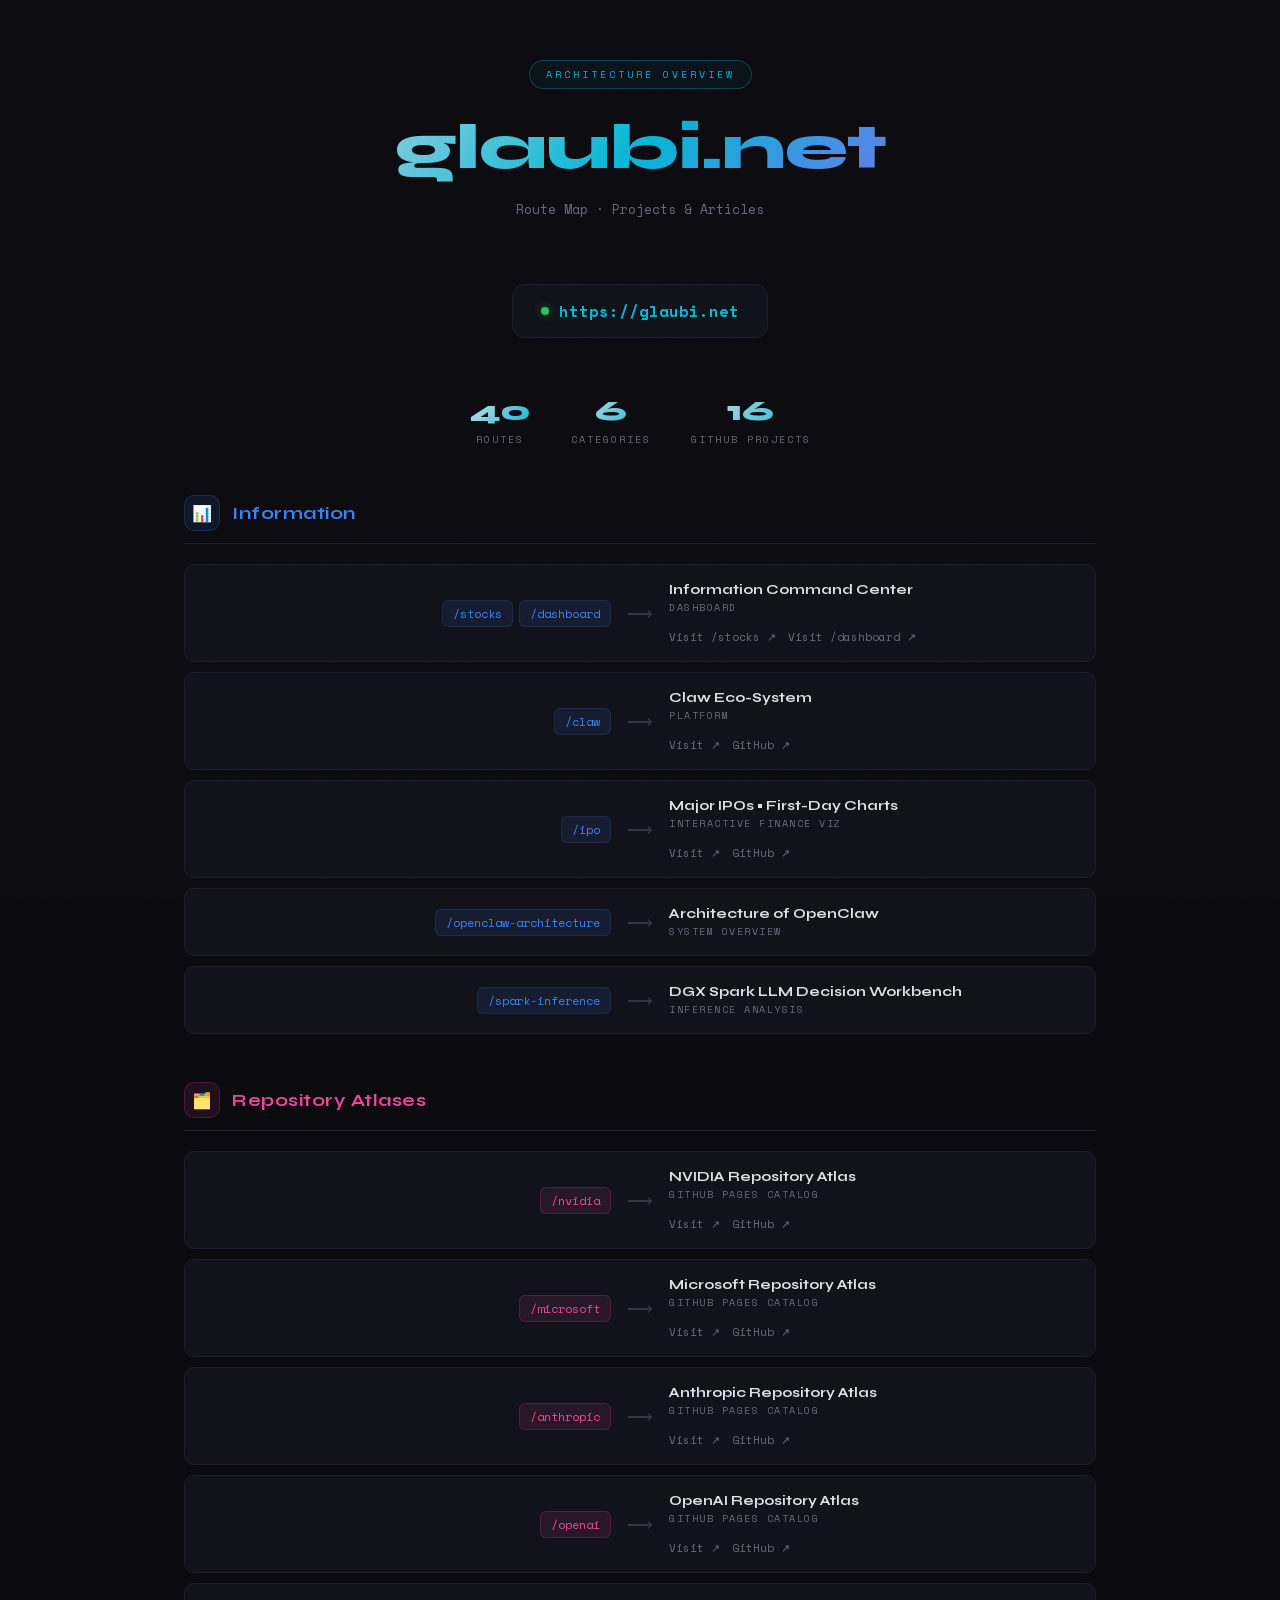
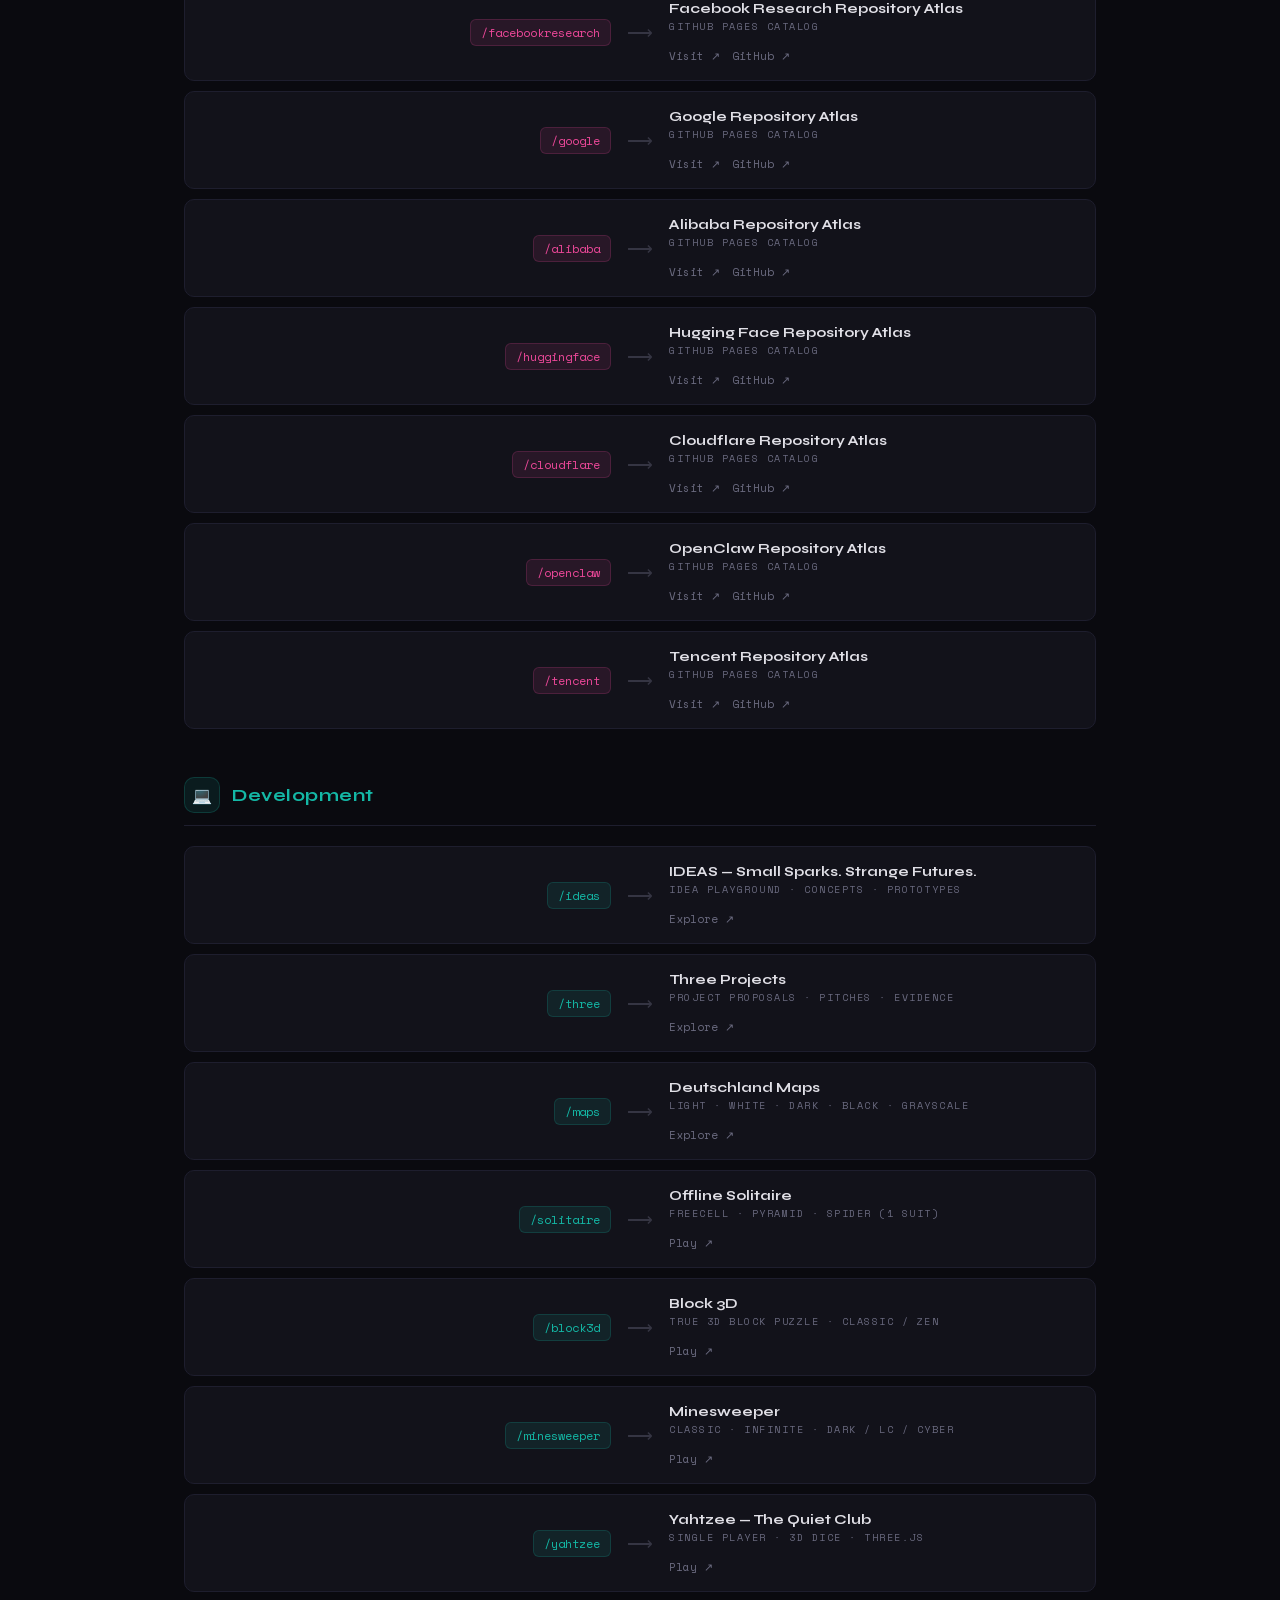
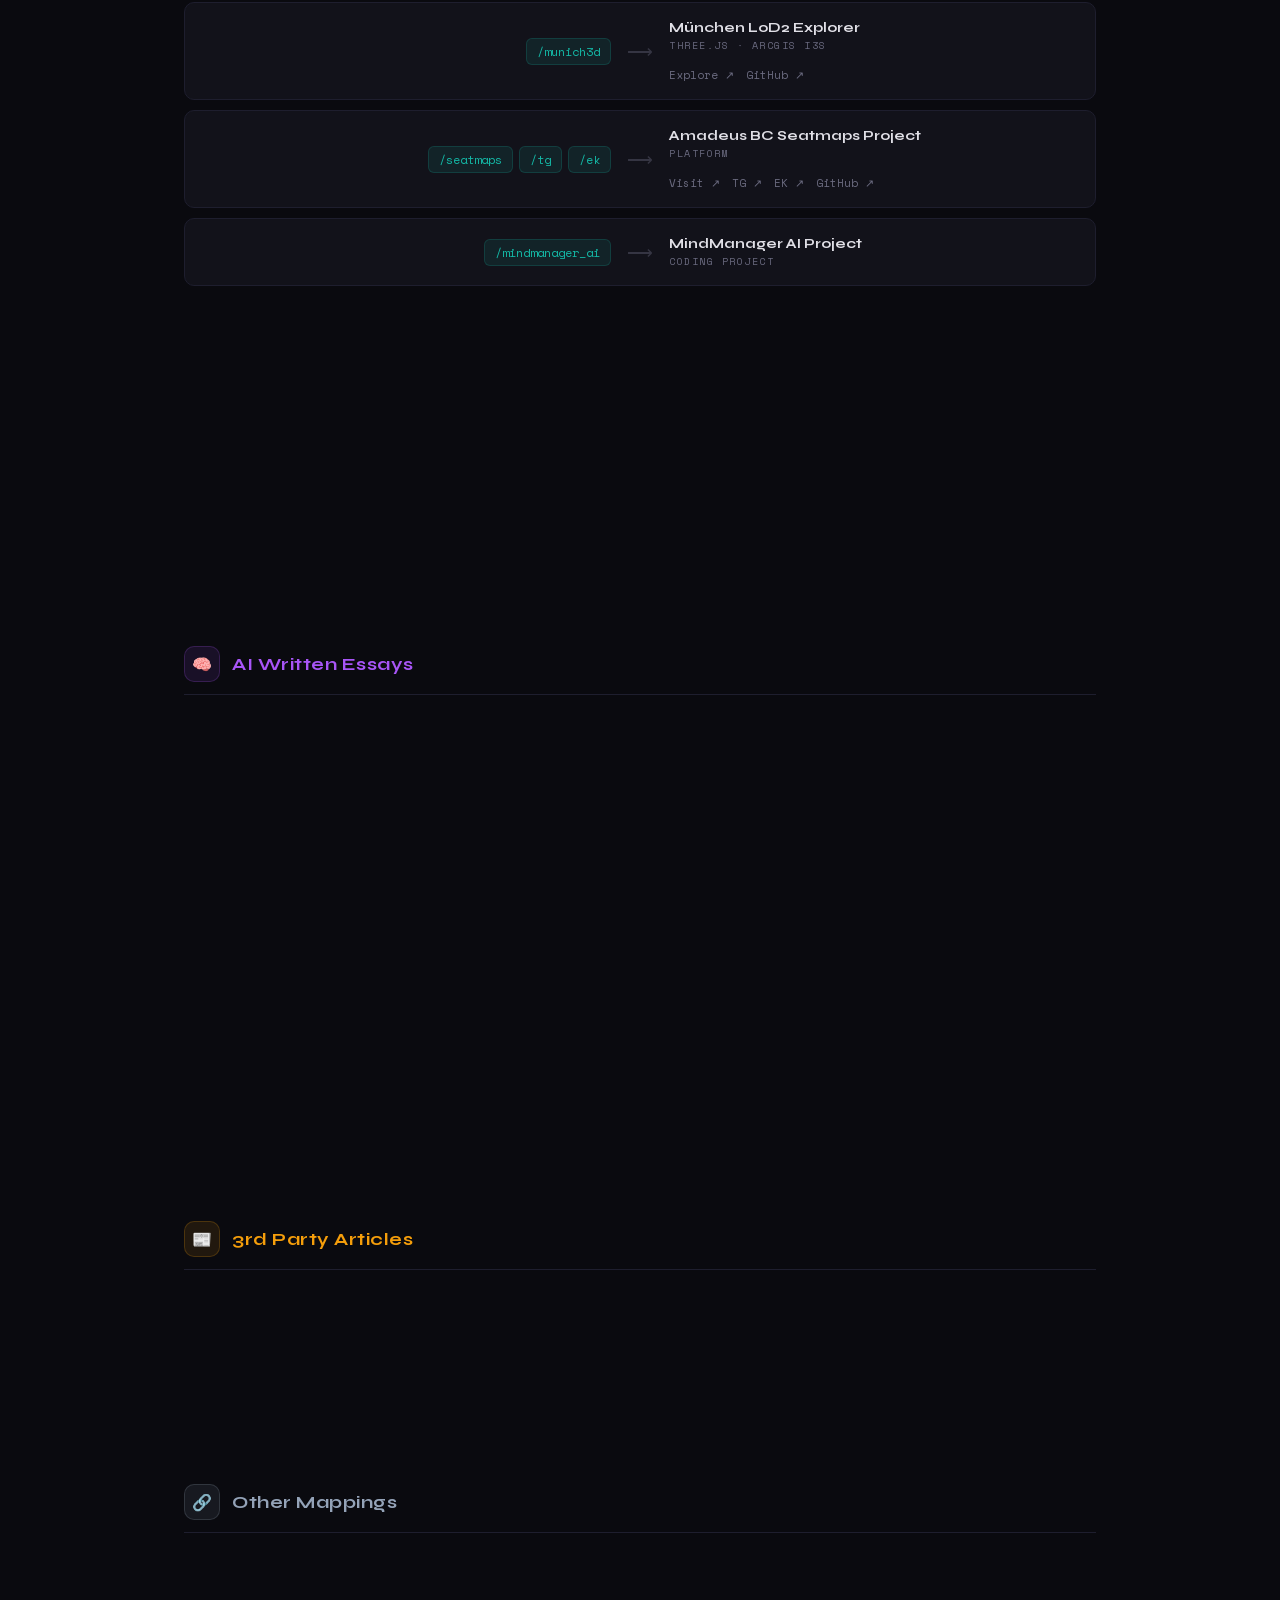
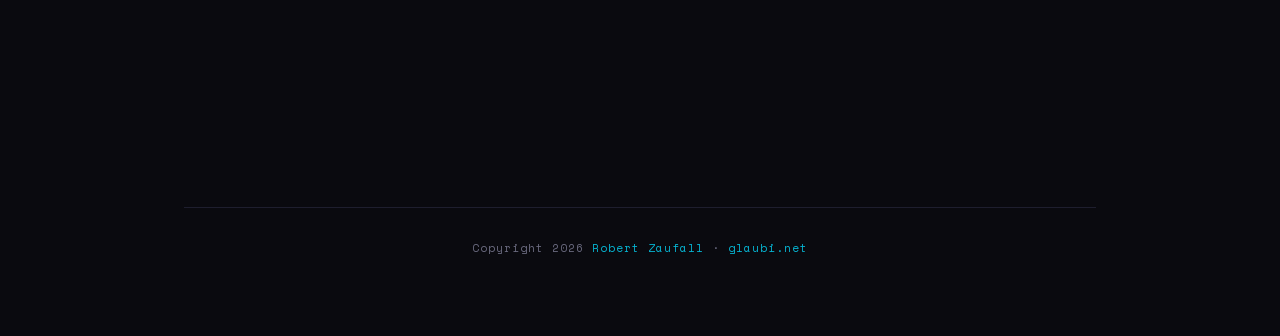
==== index.html @ 5e69c543 "Remove Heglau sites from public directory" ====
<!DOCTYPE html>
<html lang="en">
<head>
<meta charset="UTF-8">
<meta name="viewport" content="width=device-width, initial-scale=1.0">
<title>glaubi.net — Project Hub</title>
<meta name="application-name" content="glaubi.net">
<meta name="description" content="The glaubi.net project hub: dashboards, repository atlases, development tools, and essays in one place.">
<meta name="theme-color" content="#0a0a0f">
<link rel="icon" type="image/svg+xml" href="site-assets/favicon.svg">
<link rel="stylesheet" href="site-assets/fonts/fonts.css">
<style>
  :root {
    --bg: #0a0a0f;
    --surface: #12121a;
    --border: #1e1e2e;
    --text: #e0dfe6;
    --text-dim: #6b6b80;
    --accent-info: #3b82f6;
    --accent-info-glow: rgba(59, 130, 246, 0.25);
    --accent-dev: #14b8a6;
    --accent-dev-glow: rgba(20, 184, 166, 0.24);
    --accent-repo: #ec4899;
    --accent-repo-glow: rgba(236, 72, 153, 0.24);
    --accent-ai: #a855f7;
    --accent-ai-glow: rgba(168, 85, 247, 0.25);
    --accent-article: #f59e0b;
    --accent-article-glow: rgba(245, 158, 11, 0.24);
    --accent-other: #94a3b8;
    --accent-other-glow: rgba(148, 163, 184, 0.22);
    --accent-core: #06b6d4;
    --accent-core-glow: rgba(6, 182, 212, 0.3);
    --green: #22c55e;
  }

  * { margin: 0; padding: 0; box-sizing: border-box; }

  body {
    background: var(--bg);
    color: var(--text);
    font-family: 'Space Mono', monospace;
    min-height: 100vh;
    overflow-x: hidden;
  }

  .noise {
    position: fixed; inset: 0; z-index: 0; pointer-events: none; opacity: 0.03;
    background-image: url("data:image/svg+xml,%3Csvg viewBox='0 0 256 256' xmlns='http://www.w3.org/2000/svg'%3E%3Cfilter id='n'%3E%3CfeTurbulence type='fractalNoise' baseFrequency='0.9' numOctaves='4' stitchTiles='stitch'/%3E%3C/filter%3E%3Crect width='100%25' height='100%25' filter='url(%23n)'/%3E%3C/svg%3E");
    background-size: 256px 256px;
  }

  .grid-bg {
    position: fixed; inset: 0; z-index: 0; pointer-events: none; opacity: 0.04;
    background-image:
      linear-gradient(rgba(255,255,255,0.05) 1px, transparent 1px),
      linear-gradient(90deg, rgba(255,255,255,0.05) 1px, transparent 1px);
    background-size: 60px 60px;
  }

  .container {
    position: relative; z-index: 1;
    max-width: 960px; margin: 0 auto; padding: 60px 24px 80px;
  }

  /* HEADER */
  header {
    text-align: center; margin-bottom: 64px;
    animation: fadeUp 0.8s ease-out;
  }

  header .tag {
    display: inline-block;
    font-size: 10px; letter-spacing: 3px; text-transform: uppercase;
    color: var(--accent-core);
    border: 1px solid rgba(6, 182, 212, 0.3);
    padding: 6px 16px; border-radius: 20px;
    margin-bottom: 24px;
    background: rgba(6, 182, 212, 0.05);
  }

  header h1 {
    font-family: 'Syne', sans-serif;
    font-weight: 800; font-size: clamp(2.4rem, 6vw, 4rem);
    letter-spacing: -1px;
    background: linear-gradient(135deg, #e0dfe6 0%, var(--accent-core) 50%, var(--accent-ai) 100%);
    -webkit-background-clip: text; -webkit-text-fill-color: transparent;
    background-clip: text;
    line-height: 1.1;
  }

  header p {
    color: var(--text-dim); font-size: 13px; margin-top: 16px;
    line-height: 1.6;
  }

  /* DOMAIN PILL */
  .domain-bar {
    display: flex; align-items: center; justify-content: center; gap: 10px;
    margin: 0 auto 56px;
    padding: 14px 28px;
    background: var(--surface);
    border: 1px solid var(--border);
    border-radius: 12px;
    width: fit-content;
    animation: fadeUp 0.8s ease-out 0.15s both;
  }

  .domain-bar .dot {
    width: 8px; height: 8px; border-radius: 50%;
    background: var(--green);
    box-shadow: 0 0 8px rgba(34,197,94,0.5);
    animation: pulse 2s ease-in-out infinite;
  }

  .domain-bar span {
    font-size: 16px; font-weight: 700;
    color: var(--accent-core);
    font-family: 'Space Mono', monospace;
  }

  /* SECTIONS */
  .section {
    margin-bottom: 48px;
    animation: fadeUp 0.8s ease-out both;
  }
  .section:nth-child(1) { animation-delay: 0.25s; }
  .section:nth-child(2) { animation-delay: 0.4s; }

  .section-header {
    display: flex; align-items: center; gap: 12px;
    margin-bottom: 20px; padding-bottom: 12px;
    border-bottom: 1px solid var(--border);
  }

  .section-icon {
    width: 36px; height: 36px; border-radius: 10px;
    display: flex; align-items: center; justify-content: center;
    font-size: 16px;
  }

  .section-icon.info {
    background: rgba(59,130,246,0.1);
    border: 1px solid rgba(59,130,246,0.2);
  }
  .section-icon.ai {
    background: rgba(168,85,247,0.1);
    border: 1px solid rgba(168,85,247,0.2);
  }
  .section-icon.dev {
    background: rgba(20,184,166,0.1);
    border: 1px solid rgba(20,184,166,0.2);
  }
  .section-icon.repo {
    background: rgba(236,72,153,0.1);
    border: 1px solid rgba(236,72,153,0.2);
  }
  .section-icon.article {
    background: rgba(245,158,11,0.1);
    border: 1px solid rgba(245,158,11,0.2);
  }
  .section-icon.other {
    background: rgba(148,163,184,0.1);
    border: 1px solid rgba(148,163,184,0.2);
  }

  .section-title {
    font-family: 'Syne', sans-serif;
    font-weight: 700; font-size: 18px; letter-spacing: 0.5px;
  }

  .section-title.info { color: var(--accent-info); }
  .section-title.dev { color: var(--accent-dev); }
  .section-title.repo { color: var(--accent-repo); }
  .section-title.ai { color: var(--accent-ai); }
  .section-title.article { color: var(--accent-article); }
  .section-title.other { color: var(--accent-other); }

  /* ROUTE CARDS */
  .routes {
    display: flex; flex-direction: column; gap: 10px;
  }

  .route-card {
    display: grid;
    grid-template-columns: 1fr auto 1fr;
    align-items: center; gap: 16px;
    padding: 16px 20px;
    background: var(--surface);
    border: 1px solid var(--border);
    border-radius: 10px;
    transition: all 0.3s cubic-bezier(0.4, 0, 0.2, 1);
    text-decoration: none;
    position: relative;
    overflow: hidden;
  }

  .route-card::before {
    content: '';
    position: absolute; inset: 0;
    opacity: 0;
    transition: opacity 0.3s ease;
    pointer-events: none;
    border-radius: 10px;
  }

  .route-card.info::before {
    background: linear-gradient(135deg, rgba(59,130,246,0.06), transparent 60%);
  }
  .route-card.dev::before {
    background: linear-gradient(135deg, rgba(20,184,166,0.08), transparent 60%);
  }
  .route-card.repo::before {
    background: linear-gradient(135deg, rgba(236,72,153,0.08), transparent 60%);
  }
  .route-card.ai::before {
    background: linear-gradient(135deg, rgba(168,85,247,0.06), transparent 60%);
  }
  .route-card.article::before {
    background: linear-gradient(135deg, rgba(245,158,11,0.08), transparent 60%);
  }
  .route-card.other::before {
    background: linear-gradient(135deg, rgba(148,163,184,0.08), transparent 60%);
  }

  .route-card:hover {
    transform: translateY(-2px);
    border-color: var(--border);
  }
  .route-card.info:hover {
    border-color: rgba(59,130,246,0.4);
    box-shadow: 0 4px 24px rgba(59,130,246,0.1), inset 0 0 0 1px rgba(59,130,246,0.05);
  }
  .route-card.dev:hover {
    border-color: rgba(20,184,166,0.4);
    box-shadow: 0 4px 24px rgba(20,184,166,0.12), inset 0 0 0 1px rgba(20,184,166,0.06);
  }
  .route-card.repo:hover {
    border-color: rgba(236,72,153,0.4);
    box-shadow: 0 4px 24px rgba(236,72,153,0.12), inset 0 0 0 1px rgba(236,72,153,0.06);
  }
  .route-card.ai:hover {
    border-color: rgba(168,85,247,0.4);
    box-shadow: 0 4px 24px rgba(168,85,247,0.1), inset 0 0 0 1px rgba(168,85,247,0.05);
  }
  .route-card.article:hover {
    border-color: rgba(245,158,11,0.4);
    box-shadow: 0 4px 24px rgba(245,158,11,0.12), inset 0 0 0 1px rgba(245,158,11,0.06);
  }
  .route-card.other:hover {
    border-color: rgba(148,163,184,0.4);
    box-shadow: 0 4px 24px rgba(148,163,184,0.1), inset 0 0 0 1px rgba(148,163,184,0.05);
  }
  .route-card:hover::before { opacity: 1; }

  a.route-card { cursor: pointer; }

  .route-paths {
    display: flex; flex-wrap: wrap; gap: 6px;
    justify-content: flex-end;
  }

  .path-tag {
    font-family: 'Space Mono', monospace;
    font-size: 12px; padding: 4px 10px;
    border-radius: 6px;
    white-space: nowrap;
  }

  .path-tag.info {
    background: rgba(59,130,246,0.1);
    color: var(--accent-info);
    border: 1px solid rgba(59,130,246,0.15);
  }
  .path-tag.dev {
    background: rgba(20,184,166,0.1);
    color: var(--accent-dev);
    border: 1px solid rgba(20,184,166,0.18);
  }
  .path-tag.repo {
    background: rgba(236,72,153,0.1);
    color: var(--accent-repo);
    border: 1px solid rgba(236,72,153,0.18);
  }
  .path-tag.ai {
    background: rgba(168,85,247,0.1);
    color: var(--accent-ai);
    border: 1px solid rgba(168,85,247,0.15);
  }
  .path-tag.article {
    background: rgba(245,158,11,0.1);
    color: var(--accent-article);
    border: 1px solid rgba(245,158,11,0.18);
  }
  .path-tag.other {
    background: rgba(148,163,184,0.1);
    color: var(--accent-other);
    border: 1px solid rgba(148,163,184,0.18);
  }

  .route-arrow {
    display: flex; align-items: center; color: var(--text-dim);
    font-size: 18px; opacity: 0.4;
    transition: all 0.3s ease;
  }
  .route-card:hover .route-arrow { opacity: 1; }
  .route-card.info:hover .route-arrow { color: var(--accent-info); }
  .route-card.dev:hover .route-arrow { color: var(--accent-dev); }
  .route-card.repo:hover .route-arrow { color: var(--accent-repo); }
  .route-card.ai:hover .route-arrow { color: var(--accent-ai); }
  .route-card.article:hover .route-arrow { color: var(--accent-article); }
  .route-card.other:hover .route-arrow { color: var(--accent-other); }

  .route-dest {
    display: flex; flex-direction: column; gap: 2px;
  }

  .dest-name {
    font-family: 'Syne', sans-serif;
    font-weight: 700; font-size: 14px;
    color: var(--text);
    transition: color 0.3s ease;
  }
  .route-card.info:hover .dest-name { color: var(--accent-info); }
  .route-card.dev:hover .dest-name { color: var(--accent-dev); }
  .route-card.repo:hover .dest-name { color: var(--accent-repo); }
  .route-card.ai:hover .dest-name { color: var(--accent-ai); }
  .route-card.article:hover .dest-name { color: var(--accent-article); }
  .route-card.other:hover .dest-name { color: var(--accent-other); }

  .dest-type {
    font-size: 10px; letter-spacing: 1.5px;
    text-transform: uppercase;
    color: var(--text-dim);
  }

  /* TOOLTIP */
  .tooltip {
    position: fixed;
    padding: 8px 14px;
    background: #1a1a2a;
    border: 1px solid var(--border);
    border-radius: 8px;
    font-size: 11px;
    color: var(--text-dim);
    pointer-events: none;
    opacity: 0;
    transition: opacity 0.2s;
    z-index: 100;
    font-family: 'Space Mono', monospace;
    white-space: nowrap;
  }
  .tooltip.show { opacity: 1; }

  /* VISIT LINK */
  .visit-btn {
    display: inline-flex; align-items: center; gap: 8px;
    margin-top: 6px;
    font-size: 11px;
    color: var(--text-dim);
    opacity: 0;
    transform: translateX(-4px);
    transition: all 0.3s ease;
    font-family: 'Space Mono', monospace;
  }
  .route-card:hover .visit-btn {
    opacity: 1; transform: translateX(0);
  }

  a.path-tag {
    text-decoration: none;
    transition: all 0.2s ease;
    cursor: pointer;
    position: relative;
    z-index: 2;
  }
  a.path-tag.info:hover {
    background: rgba(59,130,246,0.2);
    border-color: rgba(59,130,246,0.4);
  }
  a.path-tag.dev:hover {
    background: rgba(20,184,166,0.2);
    border-color: rgba(20,184,166,0.4);
  }
  a.path-tag.repo:hover {
    background: rgba(236,72,153,0.2);
    border-color: rgba(236,72,153,0.4);
  }
  a.path-tag.ai:hover {
    background: rgba(168,85,247,0.2);
    border-color: rgba(168,85,247,0.4);
  }
  a.path-tag.article:hover {
    background: rgba(245,158,11,0.2);
    border-color: rgba(245,158,11,0.4);
  }
  a.path-tag.other:hover {
    background: rgba(148,163,184,0.2);
    border-color: rgba(148,163,184,0.4);
  }

  .visit-links {
    display: flex; gap: 12px; margin-top: 6px;
  }
  .visit-links.always-visible .visit-btn {
    opacity: 1;
    transform: translateX(0);
  }
  .visit-links .visit-btn {
    text-decoration: none;
    cursor: pointer;
    position: relative;
    z-index: 2;
  }
  .visit-links .visit-btn:hover {
    color: var(--accent-info);
  }
  .route-card.dev .visit-links .visit-btn:hover {
    color: var(--accent-dev);
  }
  .route-card.repo .visit-links .visit-btn:hover {
    color: var(--accent-repo);
  }
  .route-card.ai .visit-links .visit-btn:hover {
    color: var(--accent-ai);
  }
  .route-card.other .visit-links .visit-btn:hover {
    color: var(--accent-other);
  }

  /* FOOTER */
  footer {
    text-align: center; margin-top: 48px; padding-top: 32px;
    border-top: 1px solid var(--border);
    animation: fadeUp 0.8s ease-out 0.55s both;
  }
  footer p {
    font-size: 11px; color: var(--text-dim); letter-spacing: 1px;
  }
  footer a {
    color: var(--accent-core); text-decoration: none;
  }
  footer a:hover { text-decoration: underline; }

  /* STATS */
  .stats {
    display: flex; justify-content: center; gap: 40px;
    margin-bottom: 48px;
    animation: fadeUp 0.8s ease-out 0.2s both;
  }
  .stat {
    text-align: center;
  }
  .stat-num {
    font-family: 'Syne', sans-serif;
    font-weight: 800; font-size: 28px;
    background: linear-gradient(135deg, var(--text), var(--accent-core));
    -webkit-background-clip: text; -webkit-text-fill-color: transparent;
    background-clip: text;
  }
  .stat-label {
    font-size: 10px; letter-spacing: 2px;
    text-transform: uppercase;
    color: var(--text-dim); margin-top: 4px;
  }

  /* ANIMATIONS */
  @keyframes fadeUp {
    from { opacity: 0; transform: translateY(20px); }
    to { opacity: 1; transform: translateY(0); }
  }
  @keyframes pulse {
    0%, 100% { opacity: 1; }
    50% { opacity: 0.4; }
  }

  /* RESPONSIVE */
  @media (max-width: 640px) {
    .route-card {
      grid-template-columns: 1fr;
      gap: 8px; text-align: center;
    }
    .route-paths { justify-content: center; }
    .route-arrow { justify-content: center; font-size: 14px; transform: rotate(90deg); }
    .route-dest { align-items: center; }
    .stats { gap: 24px; }
    .visit-btn { justify-content: center; }
  }
</style>
</head>
<body>

<div class="noise"></div>
<div class="grid-bg"></div>
<div id="tooltip" class="tooltip"></div>

<div class="container">

  <header>
    <div class="tag">Architecture Overview</div>
    <h1>glaubi.net</h1>
    <p>Route Map · Projects & Articles</p>
  </header>

  <div class="domain-bar">
    <div class="dot"></div>
    <span>https://glaubi.net</span>
  </div>

  <div class="stats">
    <div class="stat">
      <div class="stat-num">40</div>
      <div class="stat-label">Routes</div>
    </div>
    <div class="stat">
      <div class="stat-num">6</div>
      <div class="stat-label">Categories</div>
    </div>
    <div class="stat">
      <div class="stat-num">16</div>
      <div class="stat-label">GitHub Projects</div>
    </div>
  </div>

  <!-- INFORMATION -->
  <div class="section">
    <div class="section-header">
      <div class="section-icon info">📊</div>
      <div class="section-title info">Information</div>
    </div>
    <div class="routes">

      <div class="route-card info"
         data-tip="Live data dashboards & market overview">
        <div class="route-paths">
          <a href="https://glaubi.net/stocks" target="_blank" class="path-tag info">/stocks</a>
          <a href="https://glaubi.net/dashboard" target="_blank" class="path-tag info">/dashboard</a>
        </div>
        <div class="route-arrow">⟶</div>
        <div class="route-dest">
          <div class="dest-name">Information Command Center</div>
          <div class="dest-type">Dashboard</div>
          <div class="visit-links always-visible">
            <a href="https://glaubi.net/stocks" target="_blank" class="visit-btn">Visit /stocks ↗</a>
            <a href="https://glaubi.net/dashboard" target="_blank" class="visit-btn">Visit /dashboard ↗</a>
          </div>
        </div>
      </div>

      <div class="route-card info"
         data-tip="The Claw ecosystem & integrations">
        <div class="route-paths">
          <a href="https://glaubi.net/claw" target="_blank" class="path-tag info">/claw</a>
        </div>
        <div class="route-arrow">⟶</div>
        <div class="route-dest">
          <div class="dest-name">Claw Eco-System</div>
          <div class="dest-type">Platform</div>
          <div class="visit-links always-visible">
            <a href="https://glaubi.net/claw" target="_blank" class="visit-btn">Visit ↗</a>
            <a href="https://github.com/robertZaufall/claw-eco" target="_blank" class="visit-btn">GitHub ↗</a>
          </div>
        </div>
      </div>

      <div class="route-card info"
         data-tip="25 major IPOs (2021–2025) with interactive first-day intraday candlestick charts">
        <div class="route-paths">
          <a href="https://glaubi.net/ipo" target="_blank" class="path-tag info">/ipo</a>
        </div>
        <div class="route-arrow">⟶</div>
        <div class="route-dest">
          <div class="dest-name">Major IPOs • First-Day Charts</div>
          <div class="dest-type">Interactive Finance Viz</div>
          <div class="visit-links always-visible">
            <a href="https://glaubi.net/ipo" target="_blank" class="visit-btn">Visit ↗</a>
            <a href="https://github.com/robertZaufall/ipo" target="_blank" class="visit-btn">GitHub ↗</a>
          </div>
        </div>
      </div>

      <a class="route-card info" href="https://glaubi.net/openclaw-architecture" target="_blank"
         data-tip="Architecture overview of OpenClaw">
        <div class="route-paths">
          <span class="path-tag info">/openclaw-architecture</span>
        </div>
        <div class="route-arrow">⟶</div>
        <div class="route-dest">
          <div class="dest-name">Architecture of OpenClaw</div>
          <div class="dest-type">System Overview</div>
        </div>
      </a>

      <a class="route-card info" href="https://glaubi.net/spark-inference" target="_blank"
         data-tip="DGX Spark local inference model decision workbench">
        <div class="route-paths">
          <span class="path-tag info">/spark-inference</span>
        </div>
        <div class="route-arrow">⟶</div>
        <div class="route-dest">
          <div class="dest-name">DGX Spark LLM Decision Workbench</div>
          <div class="dest-type">Inference Analysis</div>
        </div>
      </a>

    </div>
  </div>

  <!-- REPOSITORY ATLASES -->
  <div class="section">
    <div class="section-header">
      <div class="section-icon repo">🗂️</div>
      <div class="section-title repo">Repository Atlases</div>
    </div>
    <div class="routes">

      <div class="route-card repo"
         data-tip="Searchable atlas of active NVIDIA GitHub repositories">
        <div class="route-paths">
          <a href="https://glaubi.net/nvidia" target="_blank" class="path-tag repo">/nvidia</a>
        </div>
        <div class="route-arrow">⟶</div>
        <div class="route-dest">
          <div class="dest-name">NVIDIA Repository Atlas</div>
          <div class="dest-type">GitHub Pages Catalog</div>
          <div class="visit-links always-visible">
            <a href="https://glaubi.net/nvidia" target="_blank" class="visit-btn">Visit ↗</a>
            <a href="https://github.com/robertZaufall/nvidia-repos" target="_blank" class="visit-btn">GitHub ↗</a>
          </div>
        </div>
      </div>

      <div class="route-card repo"
         data-tip="Searchable atlas of active Microsoft GitHub repositories">
        <div class="route-paths">
          <a href="https://glaubi.net/microsoft" target="_blank" class="path-tag repo">/microsoft</a>
        </div>
        <div class="route-arrow">⟶</div>
        <div class="route-dest">
          <div class="dest-name">Microsoft Repository Atlas</div>
          <div class="dest-type">GitHub Pages Catalog</div>
          <div class="visit-links always-visible">
            <a href="https://glaubi.net/microsoft" target="_blank" class="visit-btn">Visit ↗</a>
            <a href="https://github.com/robertZaufall/microsoft-repos" target="_blank" class="visit-btn">GitHub ↗</a>
          </div>
        </div>
      </div>

      <div class="route-card repo"
         data-tip="Searchable atlas of active Anthropic GitHub repositories">
        <div class="route-paths">
          <a href="https://glaubi.net/anthropic" target="_blank" class="path-tag repo">/anthropic</a>
        </div>
        <div class="route-arrow">⟶</div>
        <div class="route-dest">
          <div class="dest-name">Anthropic Repository Atlas</div>
          <div class="dest-type">GitHub Pages Catalog</div>
          <div class="visit-links always-visible">
            <a href="https://glaubi.net/anthropic" target="_blank" class="visit-btn">Visit ↗</a>
            <a href="https://github.com/robertZaufall/anthropic-repos" target="_blank" class="visit-btn">GitHub ↗</a>
          </div>
        </div>
      </div>

      <div class="route-card repo"
         data-tip="Searchable atlas of active OpenAI GitHub repositories">
        <div class="route-paths">
          <a href="https://glaubi.net/openai" target="_blank" class="path-tag repo">/openai</a>
        </div>
        <div class="route-arrow">⟶</div>
        <div class="route-dest">
          <div class="dest-name">OpenAI Repository Atlas</div>
          <div class="dest-type">GitHub Pages Catalog</div>
          <div class="visit-links always-visible">
            <a href="https://glaubi.net/openai" target="_blank" class="visit-btn">Visit ↗</a>
            <a href="https://github.com/robertZaufall/openai-repos" target="_blank" class="visit-btn">GitHub ↗</a>
          </div>
        </div>
      </div>

      <div class="route-card repo"
         data-tip="Searchable atlas of active Facebook Research GitHub repositories">
        <div class="route-paths">
          <a href="https://glaubi.net/facebookresearch" target="_blank" class="path-tag repo">/facebookresearch</a>
        </div>
        <div class="route-arrow">⟶</div>
        <div class="route-dest">
          <div class="dest-name">Facebook Research Repository Atlas</div>
          <div class="dest-type">GitHub Pages Catalog</div>
          <div class="visit-links always-visible">
            <a href="https://glaubi.net/facebookresearch" target="_blank" class="visit-btn">Visit ↗</a>
            <a href="https://github.com/robertZaufall/facebookresearch-repos" target="_blank" class="visit-btn">GitHub ↗</a>
          </div>
        </div>
      </div>

      <div class="route-card repo"
         data-tip="Searchable atlas of active Google GitHub repositories">
        <div class="route-paths">
          <a href="https://glaubi.net/google" target="_blank" class="path-tag repo">/google</a>
        </div>
        <div class="route-arrow">⟶</div>
        <div class="route-dest">
          <div class="dest-name">Google Repository Atlas</div>
          <div class="dest-type">GitHub Pages Catalog</div>
          <div class="visit-links always-visible">
            <a href="https://glaubi.net/google" target="_blank" class="visit-btn">Visit ↗</a>
            <a href="https://github.com/robertZaufall/google-repos" target="_blank" class="visit-btn">GitHub ↗</a>
          </div>
        </div>
      </div>

      <div class="route-card repo"
         data-tip="Searchable atlas of active Alibaba GitHub repositories">
        <div class="route-paths">
          <a href="https://glaubi.net/alibaba" target="_blank" class="path-tag repo">/alibaba</a>
        </div>
        <div class="route-arrow">⟶</div>
        <div class="route-dest">
          <div class="dest-name">Alibaba Repository Atlas</div>
          <div class="dest-type">GitHub Pages Catalog</div>
          <div class="visit-links always-visible">
            <a href="https://glaubi.net/alibaba" target="_blank" class="visit-btn">Visit ↗</a>
            <a href="https://github.com/robertZaufall/alibaba-repos" target="_blank" class="visit-btn">GitHub ↗</a>
          </div>
        </div>
      </div>

      <div class="route-card repo"
         data-tip="Searchable atlas of active Hugging Face GitHub repositories">
        <div class="route-paths">
          <a href="https://glaubi.net/huggingface" target="_blank" class="path-tag repo">/huggingface</a>
        </div>
        <div class="route-arrow">⟶</div>
        <div class="route-dest">
          <div class="dest-name">Hugging Face Repository Atlas</div>
          <div class="dest-type">GitHub Pages Catalog</div>
          <div class="visit-links always-visible">
            <a href="https://glaubi.net/huggingface" target="_blank" class="visit-btn">Visit ↗</a>
            <a href="https://github.com/robertZaufall/huggingface-repos" target="_blank" class="visit-btn">GitHub ↗</a>
          </div>
        </div>
      </div>

      <div class="route-card repo"
         data-tip="Searchable atlas of active Cloudflare GitHub repositories">
        <div class="route-paths">
          <a href="https://glaubi.net/cloudflare/" target="_blank" class="path-tag repo">/cloudflare</a>
        </div>
        <div class="route-arrow">⟶</div>
        <div class="route-dest">
          <div class="dest-name">Cloudflare Repository Atlas</div>
          <div class="dest-type">GitHub Pages Catalog</div>
          <div class="visit-links always-visible">
            <a href="https://glaubi.net/cloudflare/" target="_blank" class="visit-btn">Visit ↗</a>
            <a href="https://github.com/robertZaufall/cloudflare-repos" target="_blank" class="visit-btn">GitHub ↗</a>
          </div>
        </div>
      </div>

      <div class="route-card repo"
         data-tip="Searchable atlas of active OpenClaw GitHub repositories">
        <div class="route-paths">
          <a href="https://glaubi.net/openclaw/" target="_blank" class="path-tag repo">/openclaw</a>
        </div>
        <div class="route-arrow">⟶</div>
        <div class="route-dest">
          <div class="dest-name">OpenClaw Repository Atlas</div>
          <div class="dest-type">GitHub Pages Catalog</div>
          <div class="visit-links always-visible">
            <a href="https://glaubi.net/openclaw/" target="_blank" class="visit-btn">Visit ↗</a>
            <a href="https://github.com/robertZaufall/openclaw-repos" target="_blank" class="visit-btn">GitHub ↗</a>
          </div>
        </div>
      </div>

      <div class="route-card repo"
         data-tip="Searchable atlas of active Tencent GitHub repositories">
        <div class="route-paths">
          <a href="https://glaubi.net/tencent/" target="_blank" class="path-tag repo">/tencent</a>
        </div>
        <div class="route-arrow">⟶</div>
        <div class="route-dest">
          <div class="dest-name">Tencent Repository Atlas</div>
          <div class="dest-type">GitHub Pages Catalog</div>
          <div class="visit-links always-visible">
            <a href="https://glaubi.net/tencent/" target="_blank" class="visit-btn">Visit ↗</a>
            <a href="https://github.com/robertZaufall/tencent-repos" target="_blank" class="visit-btn">GitHub ↗</a>
          </div>
        </div>
      </div>

    </div>
  </div>

  <!-- DEVELOPMENT -->
  <div class="section">
    <div class="section-header">
      <div class="section-icon dev">💻</div>
      <div class="section-title dev">Development</div>
    </div>
    <div class="routes">

      <div class="route-card dev"
         data-tip="Wild ideas, bilingual concepts and first prototypes">
        <div class="route-paths">
          <a href="https://glaubi.net/ideas/" target="_blank" class="path-tag dev">/ideas</a>
        </div>
        <div class="route-arrow">⟶</div>
        <div class="route-dest">
          <div class="dest-name">IDEAS — Small Sparks. Strange Futures.</div>
          <div class="dest-type">Idea Playground · Concepts · Prototypes</div>
          <div class="visit-links always-visible">
            <a href="https://glaubi.net/ideas/" target="_blank" class="visit-btn">Explore ↗</a>
          </div>
        </div>
      </div>

      <div class="route-card dev"
         data-tip="Browse project pitches, compare pros and cons, and read their evidence">
        <div class="route-paths">
          <a href="https://glaubi.net/three/" target="_blank" class="path-tag dev">/three</a>
        </div>
        <div class="route-arrow">⟶</div>
        <div class="route-dest">
          <div class="dest-name">Three Projects</div>
          <div class="dest-type">Project Proposals · Pitches · Evidence</div>
          <div class="visit-links always-visible">
            <a href="https://glaubi.net/three/" target="_blank" class="visit-btn">Explore ↗</a>
          </div>
        </div>
      </div>



      <div class="route-card dev"
         data-tip="Deutschlandkarte in fünf Ansichten mit deutschen Ortsnamen">
        <div class="route-paths">
          <a href="https://glaubi.net/maps/" target="_blank" class="path-tag dev">/maps</a>
        </div>
        <div class="route-arrow">⟶</div>
        <div class="route-dest">
          <div class="dest-name">Deutschland Maps</div>
          <div class="dest-type">Light · White · Dark · Black · Grayscale</div>
          <div class="visit-links always-visible">
            <a href="https://glaubi.net/maps/" target="_blank" class="visit-btn">Explore ↗</a>
          </div>
        </div>
      </div>

      <div class="route-card dev"
         data-tip="Offline-ready FreeCell, Pyramid and Spider (1 Suit)">
        <div class="route-paths">
          <a href="https://glaubi.net/solitaire/" target="_blank" class="path-tag dev">/solitaire</a>
        </div>
        <div class="route-arrow">⟶</div>
        <div class="route-dest">
          <div class="dest-name">Offline Solitaire</div>
          <div class="dest-type">FreeCell · Pyramid · Spider (1 Suit)</div>
          <div class="visit-links always-visible">
            <a href="https://glaubi.net/solitaire/" target="_blank" class="visit-btn">Play ↗</a>
          </div>
        </div>
      </div>

      <div class="route-card dev"
         data-tip="A neon arcade puzzle with a true 5 × 5 × 12 well, three-axis rotation and keyboard, mouse or touch controls">
        <div class="route-paths">
          <a href="https://glaubi.net/block3d/" target="_blank" class="path-tag dev">/block3d</a>
        </div>
        <div class="route-arrow">⟶</div>
        <div class="route-dest">
          <div class="dest-name">Block 3D</div>
          <div class="dest-type">True 3D Block Puzzle · Classic / Zen</div>
          <div class="visit-links always-visible">
            <a href="https://glaubi.net/block3d/" target="_blank" class="visit-btn">Play ↗</a>
          </div>
        </div>
      </div>

      <div class="route-card dev"
         data-tip="Classic boards and an endless minefield with five difficulty levels, three lives and offline play">
        <div class="route-paths">
          <a href="https://glaubi.net/minesweeper/" target="_blank" class="path-tag dev">/minesweeper</a>
        </div>
        <div class="route-arrow">⟶</div>
        <div class="route-dest">
          <div class="dest-name">Minesweeper</div>
          <div class="dest-type">Classic · Infinite · Dark / LC / Cyber</div>
          <div class="visit-links always-visible">
            <a href="https://glaubi.net/minesweeper/" target="_blank" class="visit-btn">Play ↗</a>
          </div>
        </div>
      </div>

      <div class="route-card dev"
         data-tip="Single-player 3D dice game with full scoring, saved games and personal bests">
        <div class="route-paths">
          <a href="https://glaubi.net/yahtzee/" target="_blank" class="path-tag dev">/yahtzee</a>
        </div>
        <div class="route-arrow">⟶</div>
        <div class="route-dest">
          <div class="dest-name">Yahtzee — The Quiet Club</div>
          <div class="dest-type">Single Player · 3D Dice · Three.js</div>
          <div class="visit-links always-visible">
            <a href="https://glaubi.net/yahtzee/" target="_blank" class="visit-btn">Play ↗</a>
          </div>
        </div>
      </div>

      <div class="route-card dev"
         data-tip="Interactive source-matched Munich LoD2 building explorer">
        <div class="route-paths">
          <a href="https://glaubi.net/munich3d/" target="_blank" class="path-tag dev">/munich3d</a>
        </div>
        <div class="route-arrow">⟶</div>
        <div class="route-dest">
          <div class="dest-name">München LoD2 Explorer</div>
          <div class="dest-type">Three.js · ArcGIS I3S</div>
          <div class="visit-links always-visible">
            <a href="https://glaubi.net/munich3d/" target="_blank" class="visit-btn">Explore ↗</a>
            <a href="https://github.com/robertZaufall/munich3d" target="_blank" class="visit-btn">GitHub ↗</a>
          </div>
        </div>
      </div>

      <div class="route-card dev"
         data-tip="Amadeus BC Seatmaps Project">
        <div class="route-paths">
          <a href="https://glaubi.net/seatmaps" target="_blank" class="path-tag dev">/seatmaps</a>
          <a href="https://glaubi.net/tg" target="_blank" class="path-tag dev">/tg</a>
          <a href="https://glaubi.net/ek" target="_blank" class="path-tag dev">/ek</a>
        </div>
        <div class="route-arrow">⟶</div>
        <div class="route-dest">
          <div class="dest-name">Amadeus BC Seatmaps Project</div>
          <div class="dest-type">Platform</div>
          <div class="visit-links always-visible">
            <a href="https://glaubi.net/seatmaps" target="_blank" class="visit-btn">Visit ↗</a>
            <a href="https://glaubi.net/tg" target="_blank" class="visit-btn">TG ↗</a>
            <a href="https://glaubi.net/ek" target="_blank" class="visit-btn">EK ↗</a>
            <a href="https://github.com/robertZaufall/amadeus-seatmap-bc" target="_blank" class="visit-btn">GitHub ↗</a>
          </div>
        </div>
      </div>

      <a class="route-card dev" href="https://glaubi.net/mindmanager_ai" target="_blank"
         data-tip="MindManager Automation and AI Integration">
        <div class="route-paths">
          <span class="path-tag dev">/mindmanager_ai</span>
        </div>
        <div class="route-arrow">⟶</div>
        <div class="route-dest">
          <div class="dest-name">MindManager AI Project</div>
          <div class="dest-type">Coding Project</div>
        </div>
      </a>

      <a class="route-card dev" href="https://glaubi.net/mindm" target="_blank"
         data-tip="Python library for MindManager automation on Windows & macOS">
        <div class="route-paths">
          <span class="path-tag dev">/mindm</span>
        </div>
        <div class="route-arrow">⟶</div>
        <div class="route-dest">
          <div class="dest-name">mindm — MindManager Library</div>
          <div class="dest-type">Python Library</div>
        </div>
      </a>

      <a class="route-card dev" href="https://glaubi.net/mindm-mcp" target="_blank"
         data-tip="MCP server for LLM integration with MindManager (deprecated)">
        <div class="route-paths">
          <span class="path-tag dev">/mindm-mcp</span>
        </div>
        <div class="route-arrow">⟶</div>
        <div class="route-dest">
          <div class="dest-name">mindm-mcp — MCP Server</div>
          <div class="dest-type">MCP Server (deprecated)</div>
        </div>
      </a>

      <a class="route-card dev" href="https://glaubi.net/mindm-skill" target="_blank"
         data-tip="Claude Code & Codex skills for MindManager automation">
        <div class="route-paths">
          <span class="path-tag dev">/mindm-skill</span>
        </div>
        <div class="route-arrow">⟶</div>
        <div class="route-dest">
          <div class="dest-name">mindm-skill — Claude Code Skills</div>
          <div class="dest-type">AI Skill</div>
        </div>
      </a>

      <a class="route-card dev" href="https://glaubi.net/foundry" target="_blank"
         data-tip="Terraform deployment for Azure AI Foundry models">
        <div class="route-paths">
          <span class="path-tag dev">/foundry</span>
        </div>
        <div class="route-arrow">⟶</div>
        <div class="route-dest">
          <div class="dest-name">Azure AI Foundry — Terraform</div>
          <div class="dest-type">Infrastructure as Code</div>
        </div>
      </a>

    </div>
  </div>

  <!-- AI ESSAYS -->
  <div class="section">
    <div class="section-header">
      <div class="section-icon ai">🧠</div>
      <div class="section-title ai">AI Written Essays</div>
    </div>
    <div class="routes">

      <a class="route-card ai" href="https://glaubi.net/we" target="_blank"
         data-tip="Collective intelligence & human connection">
        <div class="route-paths">
          <span class="path-tag ai">/we</span>
          
        </div>
        <div class="route-arrow">⟶</div>
        <div class="route-dest">
          <div class="dest-name">we</div>
          <div class="dest-type">Collective Intelligence</div>
        </div>
      </a>

      <a class="route-card ai" href="https://glaubi.net/sim" target="_blank"
         data-tip="Simulation theory & digital realities">
        <div class="route-paths">
          <span class="path-tag ai">/sim</span>
          
        </div>
        <div class="route-arrow">⟶</div>
        <div class="route-dest">
          <div class="dest-name">simulation</div>
          <div class="dest-type">Simulation Theory</div>
        </div>
      </a>

      <a class="route-card ai" href="https://glaubi.net/fermi" target="_blank"
         data-tip="Where is everybody? The Fermi Paradox">
        <div class="route-paths">
          <span class="path-tag ai">/fermi</span>
          
        </div>
        <div class="route-arrow">⟶</div>
        <div class="route-dest">
          <div class="dest-name">fermi-paradox</div>
          <div class="dest-type">Fermi Paradox</div>
        </div>
      </a>

      <a class="route-card ai" href="https://glaubi.net/future" target="_blank"
         data-tip="Exploring the future of work & AI">
        <div class="route-paths">
          <span class="path-tag ai">/future</span>
          
        </div>
        <div class="route-arrow">⟶</div>
        <div class="route-dest">
          <div class="dest-name">ai-future</div>
          <div class="dest-type">Future of Work</div>
        </div>
      </a>

      <a class="route-card ai" href="https://glaubi.net/42" target="_blank"
         data-tip="The answer to life, the universe & everything">
        <div class="route-paths">
          <span class="path-tag ai">/42</span>
          
        </div>
        <div class="route-arrow">⟶</div>
        <div class="route-dest">
          <div class="dest-name">42-meaning</div>
          <div class="dest-type">Existential Question</div>
        </div>
      </a>

      <a class="route-card ai" href="https://glaubi.net/distance" target="_blank"
         data-tip="Cosmic distances & scale of the universe">
        <div class="route-paths">
          <span class="path-tag ai">/distance</span>
          
        </div>
        <div class="route-arrow">⟶</div>
        <div class="route-dest">
          <div class="dest-name">distance</div>
          <div class="dest-type">Cosmic Scale</div>
        </div>
      </a>

    </div>
  </div>

  <!-- 3RD PARTY ARTICLES -->
  <div class="section">
    <div class="section-header">
      <div class="section-icon article">📰</div>
      <div class="section-title article">3rd Party Articles</div>
    </div>
    <div class="routes">

      <a class="route-card article" href="https://glaubi.net/inferenz" target="_blank"
         data-tip="iX Magazin benchmark comparing vLLM, SGLang, and NVIDIA NIM on a single Nvidia H200 GPU">
        <div class="route-paths">
          <span class="path-tag article">/inferenz</span>
        </div>
        <div class="route-arrow">⟶</div>
        <div class="route-dest">
          <div class="dest-name">Inferenz-Engines im Vergleich</div>
          <div class="dest-type">iX Magazin Benchmark</div>
        </div>
      </a>

      <a class="route-card article" href="https://glaubi.net/crisis" target="_blank"
         data-tip="Süddeutsche Zeitung article March 24, 2026 on private credit and financial crisis risk">
        <div class="route-paths">
          <span class="path-tag article">/crisis</span>
        </div>
        <div class="route-arrow">⟶</div>
        <div class="route-dest">
          <div class="dest-name">Private Credit – Droht eine neue Finanzkrise?</div>
          <div class="dest-type">Süddeutsche Zeitung</div>
        </div>
      </a>

    </div>
  </div>

  <!-- OTHER MAPPINGS -->
  <div class="section">
    <div class="section-header">
      <div class="section-icon other">🔗</div>
      <div class="section-title other">Other Mappings</div>
    </div>
    <div class="routes">

      <div class="route-card other"
         data-tip="Cloudflare Worker-backed editorial site">
        <div class="route-paths">
          <a href="https://management-consulting.news" target="_blank" class="path-tag other">management-consulting.news</a>
          <a href="https://www.management-consulting.news" target="_blank" class="path-tag other">www.management-consulting.news</a>
        </div>
        <div class="route-arrow">⟶</div>
        <div class="route-dest">
          <div class="dest-name">Management &amp; Consulting</div>
          <div class="dest-type">Editorial Site</div>
          <div class="visit-links always-visible">
            <a href="https://management-consulting.news" target="_blank" class="visit-btn">Visit ↗</a>
            <a href="https://github.com/robertZaufall/management-consulting" target="_blank" class="visit-btn">GitHub ↗</a>
          </div>
        </div>
      </div>

      <div class="route-card other"
         data-tip="Cloudflare whole-domain redirects preserving path and query string">
        <div class="route-paths">
          <a href="https://korkensoft.de" target="_blank" class="path-tag other">korkensoft.de</a>
          <a href="https://robertzaufall.com" target="_blank" class="path-tag other">robertzaufall.com</a>
          <a href="https://zaufall.com" target="_blank" class="path-tag other">zaufall.com</a>
        </div>
        <div class="route-arrow">⟶</div>
        <div class="route-dest">
          <div class="dest-name">Domain Redirects</div>
          <div class="dest-type">301 to zaufall.de</div>
          <div class="visit-links always-visible">
            <a href="https://zaufall.de" target="_blank" class="visit-btn">Target ↗</a>
          </div>
        </div>
      </div>

    </div>
  </div>

  <footer>
    <p>Copyright <span id="year"></span> <a href="https://zaufall.de" target="_blank">Robert Zaufall</a> · <a href="https://glaubi.net" target="_blank">glaubi.net</a></p>
  </footer>

</div>

<script>
  // Custom tooltip
  const tooltip = document.getElementById('tooltip');
  document.querySelectorAll('.route-card').forEach(card => {
    card.addEventListener('mouseenter', e => {
      const tip = card.getAttribute('data-tip');
      if (!tip) return;
      tooltip.textContent = tip;
      tooltip.classList.add('show');
    });
    card.addEventListener('mousemove', e => {
      tooltip.style.left = e.clientX + 14 + 'px';
      tooltip.style.top = e.clientY - 36 + 'px';
    });
    card.addEventListener('mouseleave', () => {
      tooltip.classList.remove('show');
    });
  });

  // Copyright year
  document.getElementById('year').textContent = new Date().getFullYear();

  // Stagger card animations
  document.querySelectorAll('.route-card').forEach((card, i) => {
    card.style.opacity = '0';
    card.style.transform = 'translateY(12px)';
    card.style.transition = 'all 0.4s cubic-bezier(0.4,0,0.2,1)';
    setTimeout(() => {
      card.style.opacity = '1';
      card.style.transform = 'translateY(0)';
    }, 500 + i * 80);
  });
</script>

</body>
</html>
---- site-assets/fonts/fonts.css ----
/* Self-hosted Google Fonts. Licence and sources are bundled alongside. */
/* vietnamese */
@font-face {
  font-family: 'Space Mono';
  font-style: normal;
  font-weight: 400;
  font-display: swap;
  src: url(1ab5cb4b90a56d6031db.woff2) format('woff2');
  unicode-range: U+0102-0103, U+0110-0111, U+0128-0129, U+0168-0169, U+01A0-01A1, U+01AF-01B0, U+0300-0301, U+0303-0304, U+0308-0309, U+0323, U+0329, U+1EA0-1EF9, U+20AB;
}
/* latin-ext */
@font-face {
  font-family: 'Space Mono';
  font-style: normal;
  font-weight: 400;
  font-display: swap;
  src: url(b4f90459adf4851575a4.woff2) format('woff2');
  unicode-range: U+0100-02BA, U+02BD-02C5, U+02C7-02CC, U+02CE-02D7, U+02DD-02FF, U+0304, U+0308, U+0329, U+1D00-1DBF, U+1E00-1E9F, U+1EF2-1EFF, U+2020, U+20A0-20AB, U+20AD-20C4, U+2113, U+2C60-2C7F, U+A720-A7FF;
}
/* latin */
@font-face {
  font-family: 'Space Mono';
  font-style: normal;
  font-weight: 400;
  font-display: swap;
  src: url(e0c8e616bda27642f4c3.woff2) format('woff2');
  unicode-range: U+0000-00FF, U+0131, U+0152-0153, U+02BB-02BC, U+02C6, U+02DA, U+02DC, U+0304, U+0308, U+0329, U+2000-206F, U+20AC, U+2122, U+2191, U+2193, U+2212, U+2215, U+FEFF, U+FFFD;
}
/* vietnamese */
@font-face {
  font-family: 'Space Mono';
  font-style: normal;
  font-weight: 700;
  font-display: swap;
  src: url(e9c42e9aad5bf74da01a.woff2) format('woff2');
  unicode-range: U+0102-0103, U+0110-0111, U+0128-0129, U+0168-0169, U+01A0-01A1, U+01AF-01B0, U+0300-0301, U+0303-0304, U+0308-0309, U+0323, U+0329, U+1EA0-1EF9, U+20AB;
}
/* latin-ext */
@font-face {
  font-family: 'Space Mono';
  font-style: normal;
  font-weight: 700;
  font-display: swap;
  src: url(512458b32bf452ac0e4b.woff2) format('woff2');
  unicode-range: U+0100-02BA, U+02BD-02C5, U+02C7-02CC, U+02CE-02D7, U+02DD-02FF, U+0304, U+0308, U+0329, U+1D00-1DBF, U+1E00-1E9F, U+1EF2-1EFF, U+2020, U+20A0-20AB, U+20AD-20C4, U+2113, U+2C60-2C7F, U+A720-A7FF;
}
/* latin */
@font-face {
  font-family: 'Space Mono';
  font-style: normal;
  font-weight: 700;
  font-display: swap;
  src: url(af7cf6d2b897ec453acd.woff2) format('woff2');
  unicode-range: U+0000-00FF, U+0131, U+0152-0153, U+02BB-02BC, U+02C6, U+02DA, U+02DC, U+0304, U+0308, U+0329, U+2000-206F, U+20AC, U+2122, U+2191, U+2193, U+2212, U+2215, U+FEFF, U+FFFD;
}
/* greek */
@font-face {
  font-family: 'Syne';
  font-style: normal;
  font-weight: 400;
  font-display: swap;
  src: url(bbe669d7448c351de7dc.woff2) format('woff2');
  unicode-range: U+0370-0377, U+037A-037F, U+0384-038A, U+038C, U+038E-03A1, U+03A3-03FF;
}
/* latin-ext */
@font-face {
  font-family: 'Syne';
  font-style: normal;
  font-weight: 400;
  font-display: swap;
  src: url(79bc839264c4a3c9b988.woff2) format('woff2');
  unicode-range: U+0100-02BA, U+02BD-02C5, U+02C7-02CC, U+02CE-02D7, U+02DD-02FF, U+0304, U+0308, U+0329, U+1D00-1DBF, U+1E00-1E9F, U+1EF2-1EFF, U+2020, U+20A0-20AB, U+20AD-20C4, U+2113, U+2C60-2C7F, U+A720-A7FF;
}
/* latin */
@font-face {
  font-family: 'Syne';
  font-style: normal;
  font-weight: 400;
  font-display: swap;
  src: url(cfff412005eed2f0152d.woff2) format('woff2');
  unicode-range: U+0000-00FF, U+0131, U+0152-0153, U+02BB-02BC, U+02C6, U+02DA, U+02DC, U+0304, U+0308, U+0329, U+2000-206F, U+20AC, U+2122, U+2191, U+2193, U+2212, U+2215, U+FEFF, U+FFFD;
}
/* greek */
@font-face {
  font-family: 'Syne';
  font-style: normal;
  font-weight: 600;
  font-display: swap;
  src: url(bbe669d7448c351de7dc.woff2) format('woff2');
  unicode-range: U+0370-0377, U+037A-037F, U+0384-038A, U+038C, U+038E-03A1, U+03A3-03FF;
}
/* latin-ext */
@font-face {
  font-family: 'Syne';
  font-style: normal;
  font-weight: 600;
  font-display: swap;
  src: url(79bc839264c4a3c9b988.woff2) format('woff2');
  unicode-range: U+0100-02BA, U+02BD-02C5, U+02C7-02CC, U+02CE-02D7, U+02DD-02FF, U+0304, U+0308, U+0329, U+1D00-1DBF, U+1E00-1E9F, U+1EF2-1EFF, U+2020, U+20A0-20AB, U+20AD-20C4, U+2113, U+2C60-2C7F, U+A720-A7FF;
}
/* latin */
@font-face {
  font-family: 'Syne';
  font-style: normal;
  font-weight: 600;
  font-display: swap;
  src: url(cfff412005eed2f0152d.woff2) format('woff2');
  unicode-range: U+0000-00FF, U+0131, U+0152-0153, U+02BB-02BC, U+02C6, U+02DA, U+02DC, U+0304, U+0308, U+0329, U+2000-206F, U+20AC, U+2122, U+2191, U+2193, U+2212, U+2215, U+FEFF, U+FFFD;
}
/* greek */
@font-face {
  font-family: 'Syne';
  font-style: normal;
  font-weight: 700;
  font-display: swap;
  src: url(bbe669d7448c351de7dc.woff2) format('woff2');
  unicode-range: U+0370-0377, U+037A-037F, U+0384-038A, U+038C, U+038E-03A1, U+03A3-03FF;
}
/* latin-ext */
@font-face {
  font-family: 'Syne';
  font-style: normal;
  font-weight: 700;
  font-display: swap;
  src: url(79bc839264c4a3c9b988.woff2) format('woff2');
  unicode-range: U+0100-02BA, U+02BD-02C5, U+02C7-02CC, U+02CE-02D7, U+02DD-02FF, U+0304, U+0308, U+0329, U+1D00-1DBF, U+1E00-1E9F, U+1EF2-1EFF, U+2020, U+20A0-20AB, U+20AD-20C4, U+2113, U+2C60-2C7F, U+A720-A7FF;
}
/* latin */
@font-face {
  font-family: 'Syne';
  font-style: normal;
  font-weight: 700;
  font-display: swap;
  src: url(cfff412005eed2f0152d.woff2) format('woff2');
  unicode-range: U+0000-00FF, U+0131, U+0152-0153, U+02BB-02BC, U+02C6, U+02DA, U+02DC, U+0304, U+0308, U+0329, U+2000-206F, U+20AC, U+2122, U+2191, U+2193, U+2212, U+2215, U+FEFF, U+FFFD;
}
/* greek */
@font-face {
  font-family: 'Syne';
  font-style: normal;
  font-weight: 800;
  font-display: swap;
  src: url(bbe669d7448c351de7dc.woff2) format('woff2');
  unicode-range: U+0370-0377, U+037A-037F, U+0384-038A, U+038C, U+038E-03A1, U+03A3-03FF;
}
/* latin-ext */
@font-face {
  font-family: 'Syne';
  font-style: normal;
  font-weight: 800;
  font-display: swap;
  src: url(79bc839264c4a3c9b988.woff2) format('woff2');
  unicode-range: U+0100-02BA, U+02BD-02C5, U+02C7-02CC, U+02CE-02D7, U+02DD-02FF, U+0304, U+0308, U+0329, U+1D00-1DBF, U+1E00-1E9F, U+1EF2-1EFF, U+2020, U+20A0-20AB, U+20AD-20C4, U+2113, U+2C60-2C7F, U+A720-A7FF;
}
/* latin */
@font-face {
  font-family: 'Syne';
  font-style: normal;
  font-weight: 800;
  font-display: swap;
  src: url(cfff412005eed2f0152d.woff2) format('woff2');
  unicode-range: U+0000-00FF, U+0131, U+0152-0153, U+02BB-02BC, U+02C6, U+02DA, U+02DC, U+0304, U+0308, U+0329, U+2000-206F, U+20AC, U+2122, U+2191, U+2193, U+2212, U+2215, U+FEFF, U+FFFD;
}
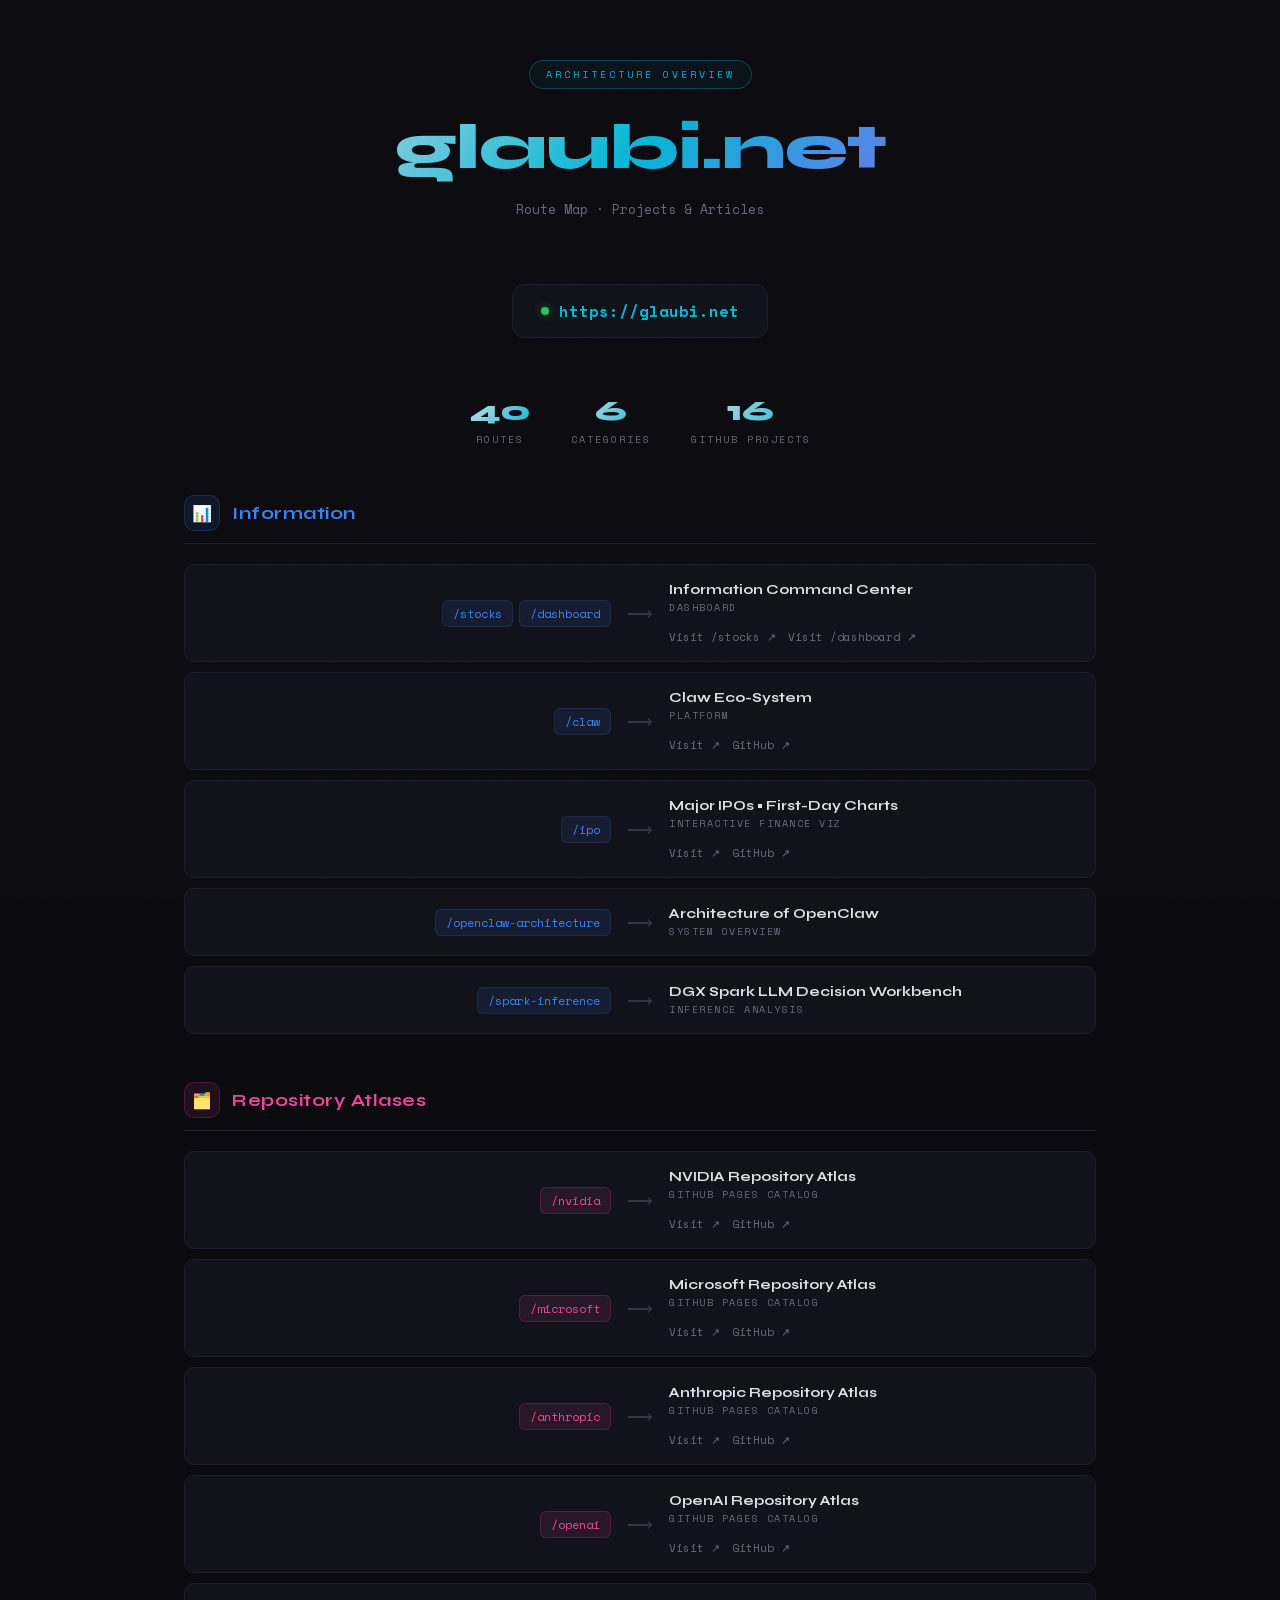
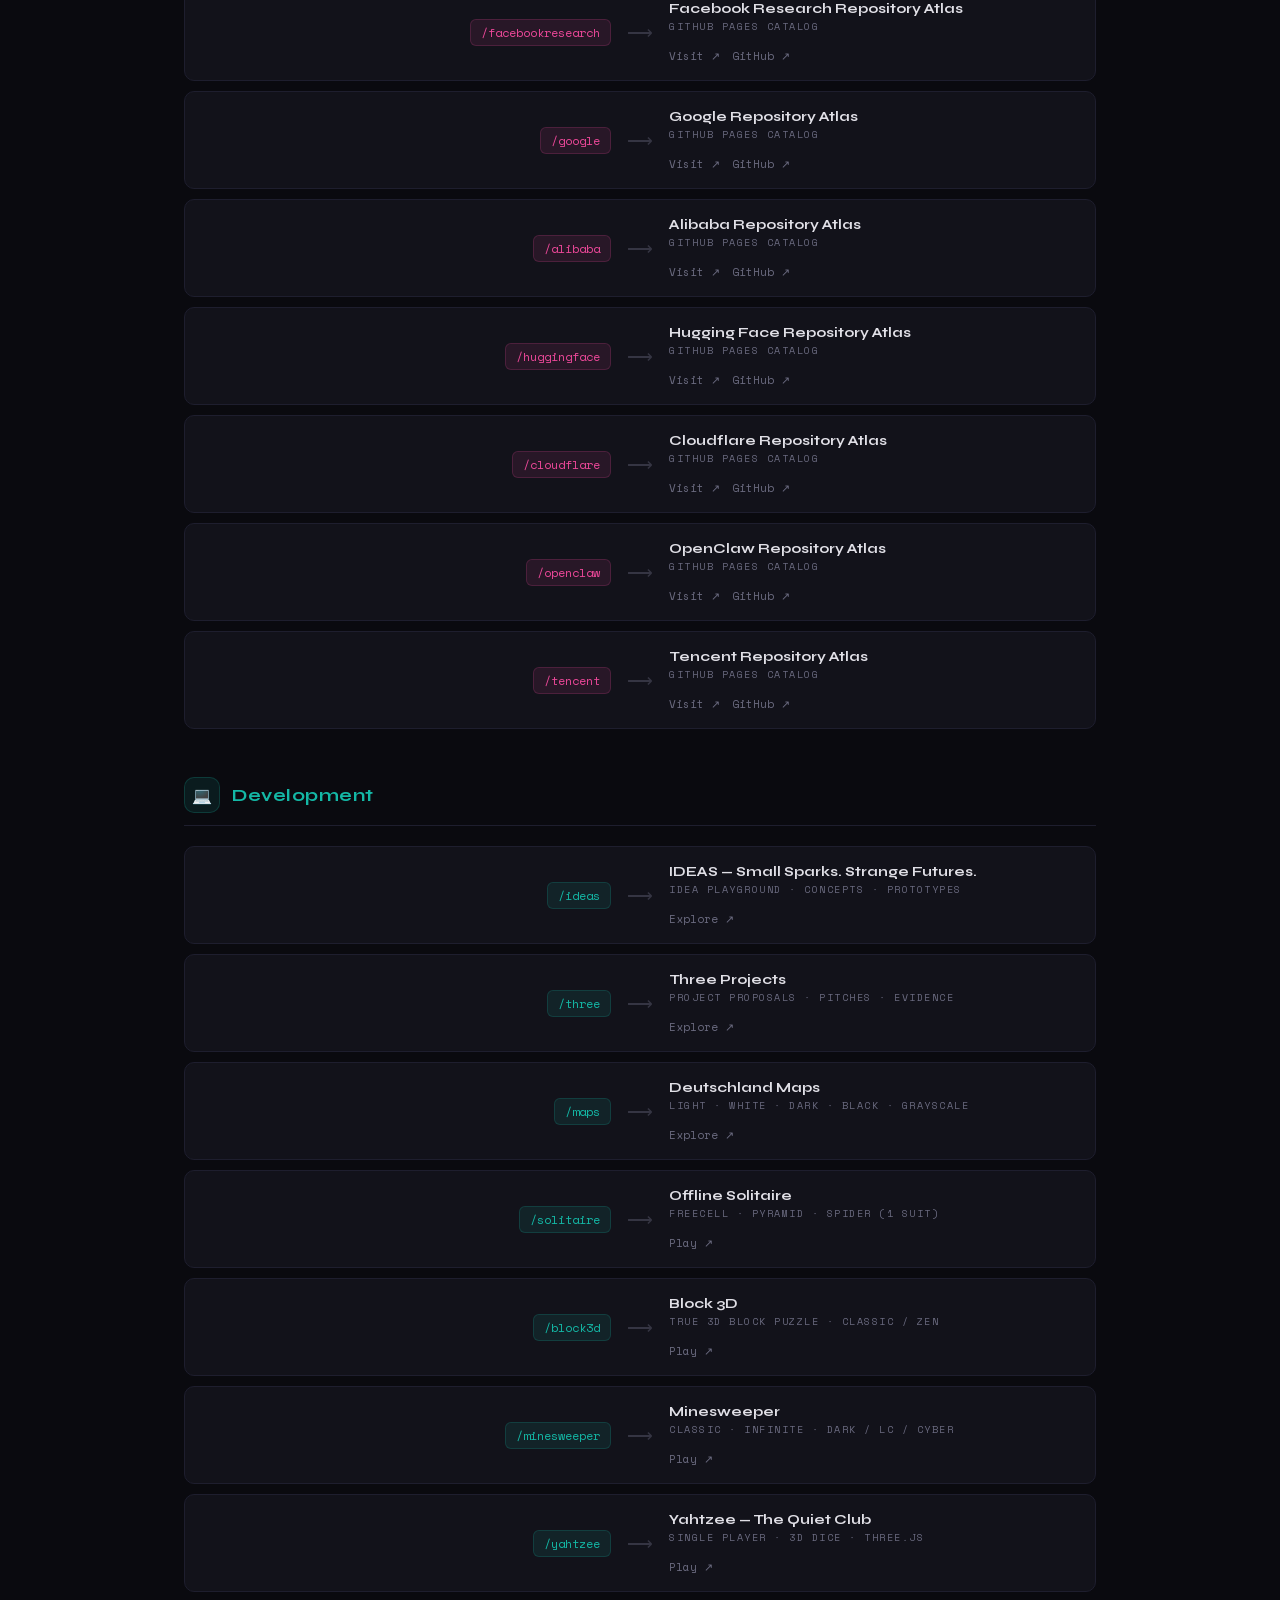
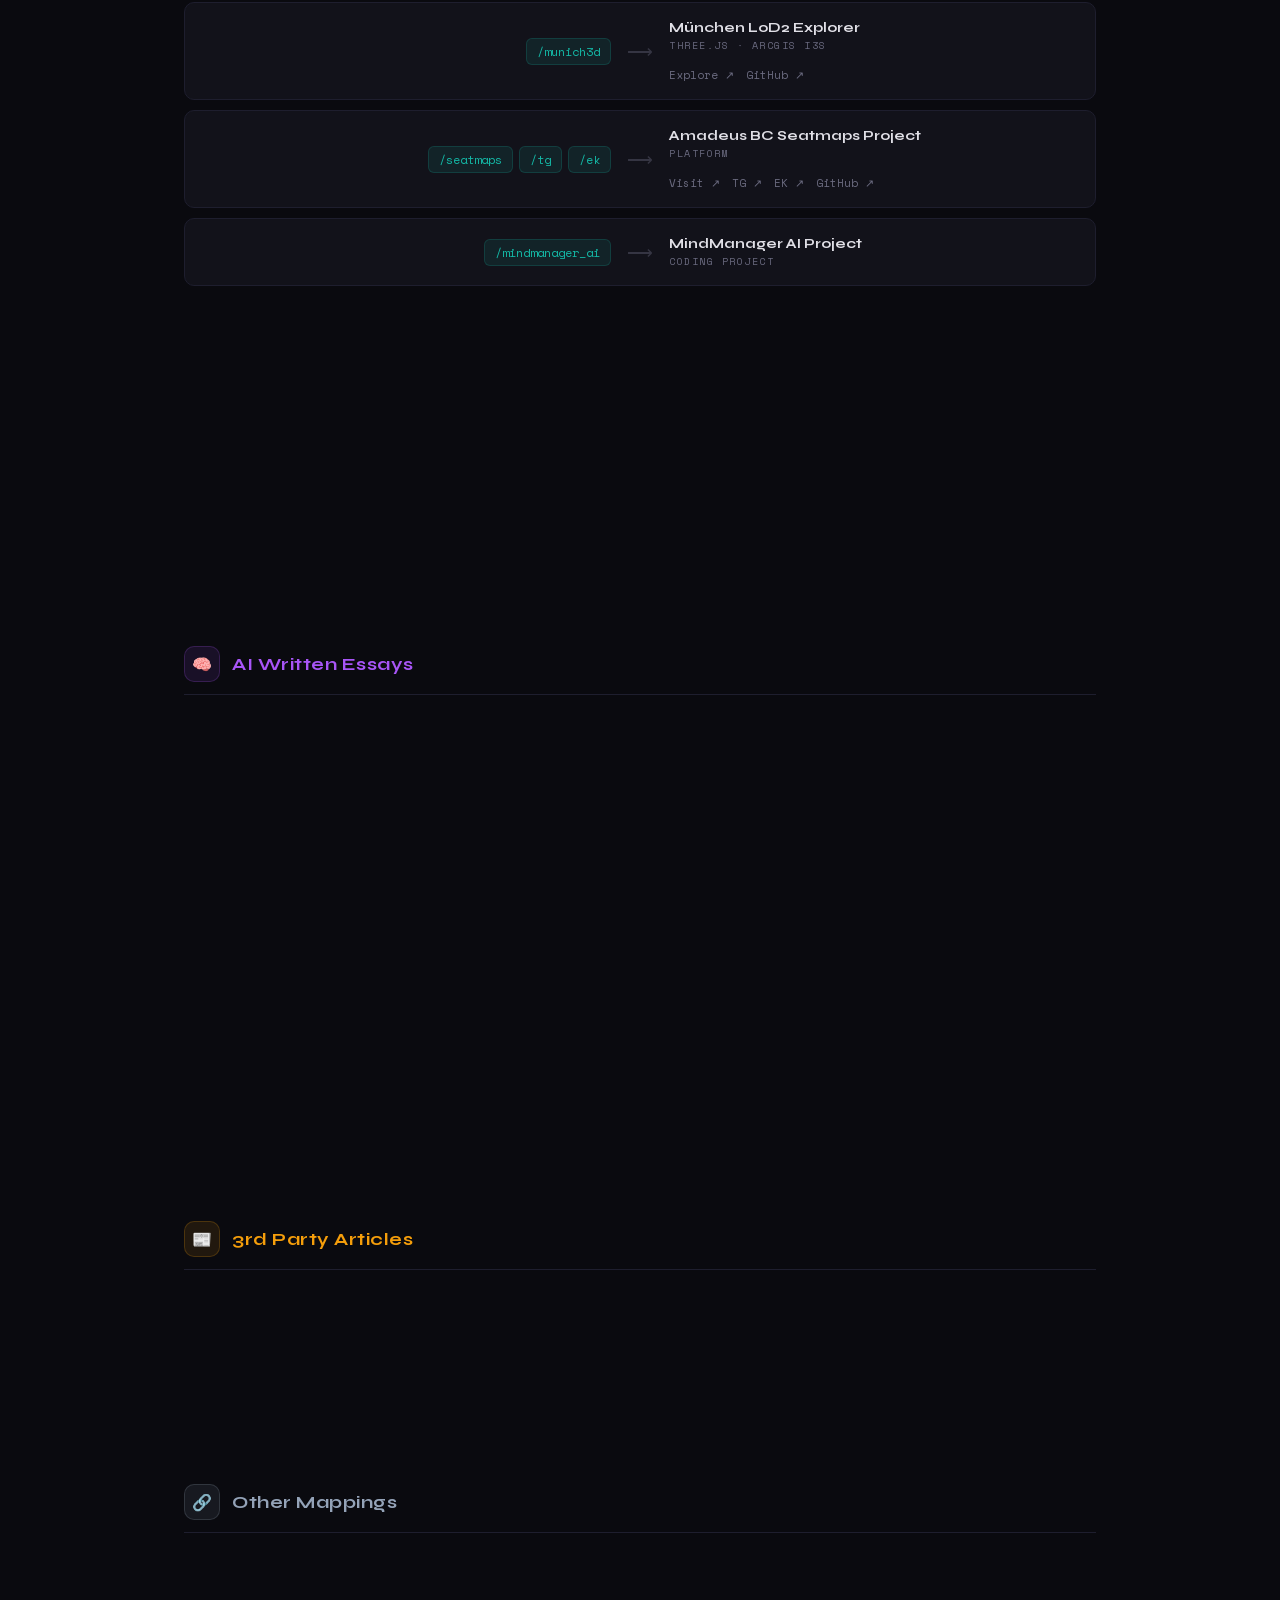
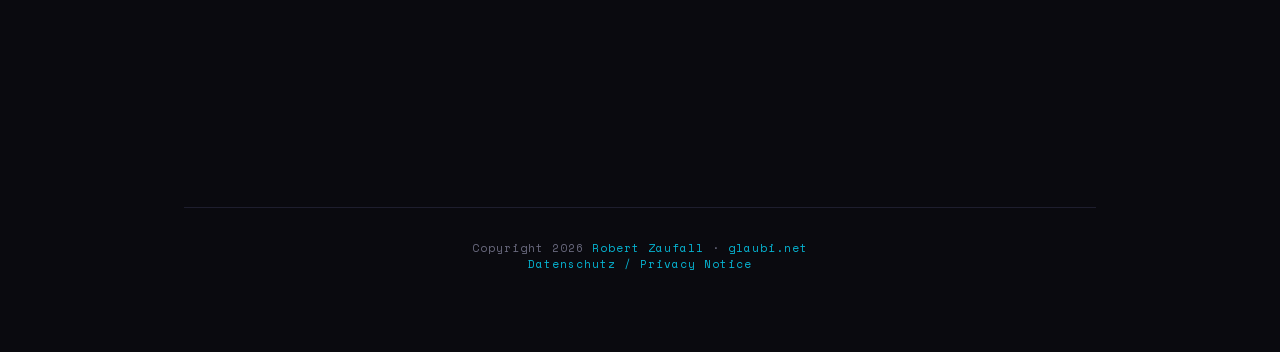
==== commit ac71e7b7: "Link shared privacy notice and website copyright in footers" ====
--- a/index.html
+++ b/index.html
@@ -1018,7 +1018,7 @@
          data-tip="Collective intelligence & human connection">
         <div class="route-paths">
           <span class="path-tag ai">/we</span>
-          
+
         </div>
         <div class="route-arrow">⟶</div>
         <div class="route-dest">
@@ -1031,7 +1031,7 @@
          data-tip="Simulation theory & digital realities">
         <div class="route-paths">
           <span class="path-tag ai">/sim</span>
-          
+
         </div>
         <div class="route-arrow">⟶</div>
         <div class="route-dest">
@@ -1044,7 +1044,7 @@
          data-tip="Where is everybody? The Fermi Paradox">
         <div class="route-paths">
           <span class="path-tag ai">/fermi</span>
-          
+
         </div>
         <div class="route-arrow">⟶</div>
         <div class="route-dest">
@@ -1057,7 +1057,7 @@
          data-tip="Exploring the future of work & AI">
         <div class="route-paths">
           <span class="path-tag ai">/future</span>
-          
+
         </div>
         <div class="route-arrow">⟶</div>
         <div class="route-dest">
@@ -1070,7 +1070,7 @@
          data-tip="The answer to life, the universe & everything">
         <div class="route-paths">
           <span class="path-tag ai">/42</span>
-          
+
         </div>
         <div class="route-arrow">⟶</div>
         <div class="route-dest">
@@ -1083,7 +1083,7 @@
          data-tip="Cosmic distances & scale of the universe">
         <div class="route-paths">
           <span class="path-tag ai">/distance</span>
-          
+
         </div>
         <div class="route-arrow">⟶</div>
         <div class="route-dest">
@@ -1176,7 +1176,9 @@
   </div>
 
   <footer>
-    <p>Copyright <span id="year"></span> <a href="https://zaufall.de" target="_blank">Robert Zaufall</a> · <a href="https://glaubi.net" target="_blank">glaubi.net</a></p>
+    <p>Copyright <span id="year"></span> <a href="https://zaufall.de/" target="_blank">Robert Zaufall</a> · <a href="https://glaubi.net" target="_blank">glaubi.net</a></p>
+
+    <p class="rz-legal"><a href="https://zaufall.de/datenschutz/" target="_blank" rel="noopener noreferrer">Datenschutz / Privacy Notice</a></p>
   </footer>
 
 </div>
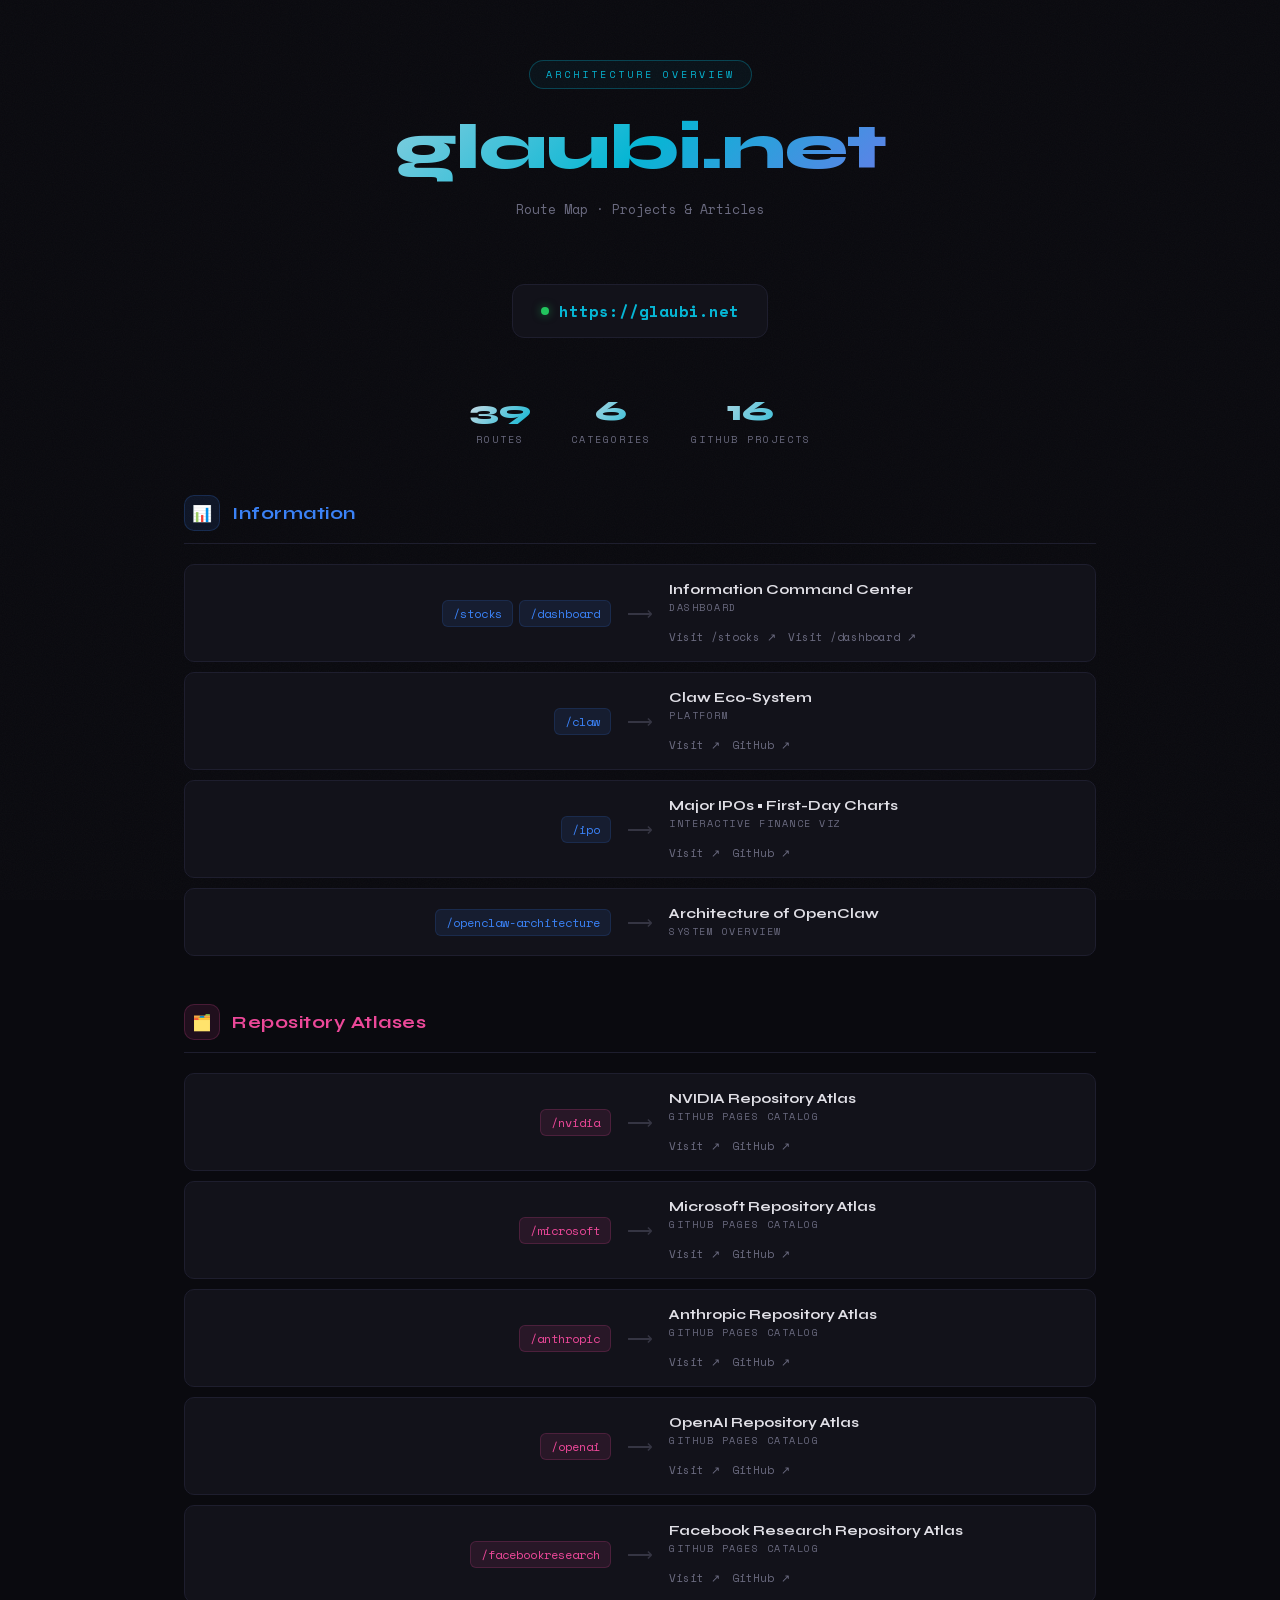
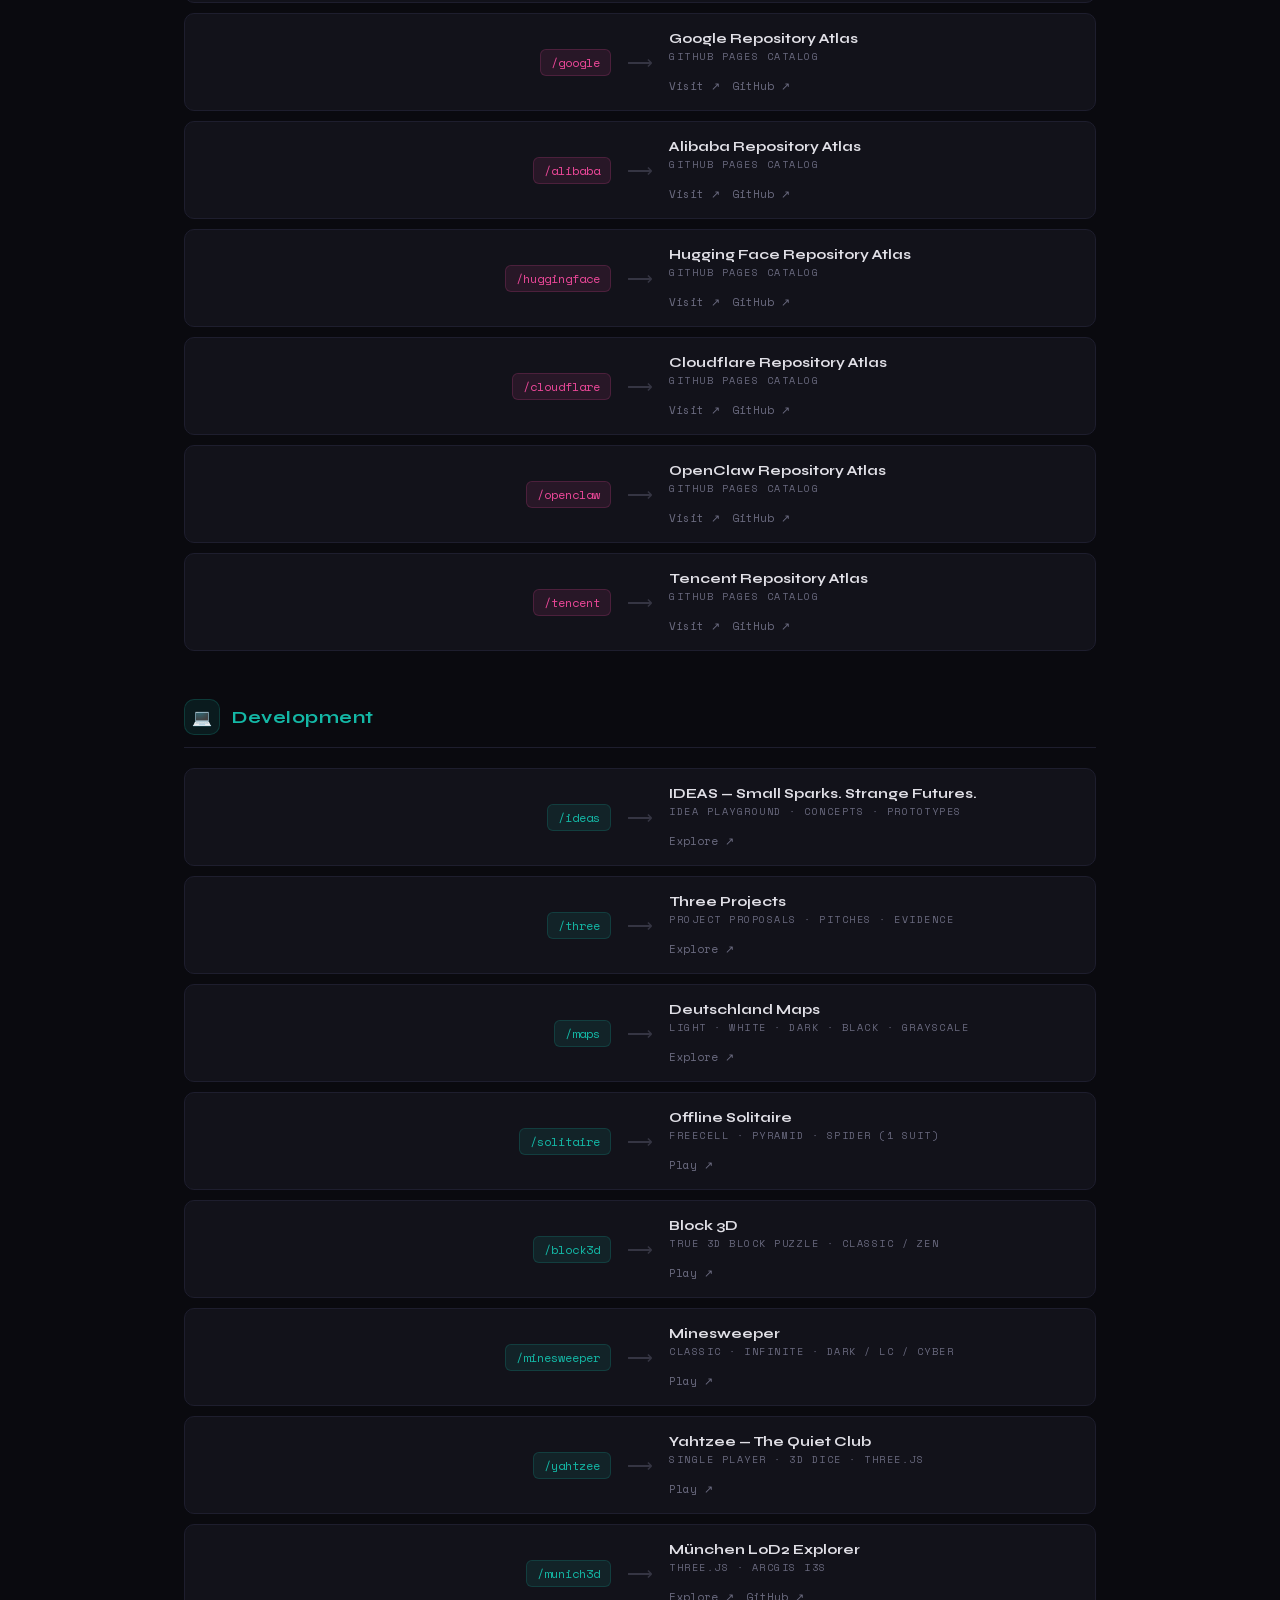
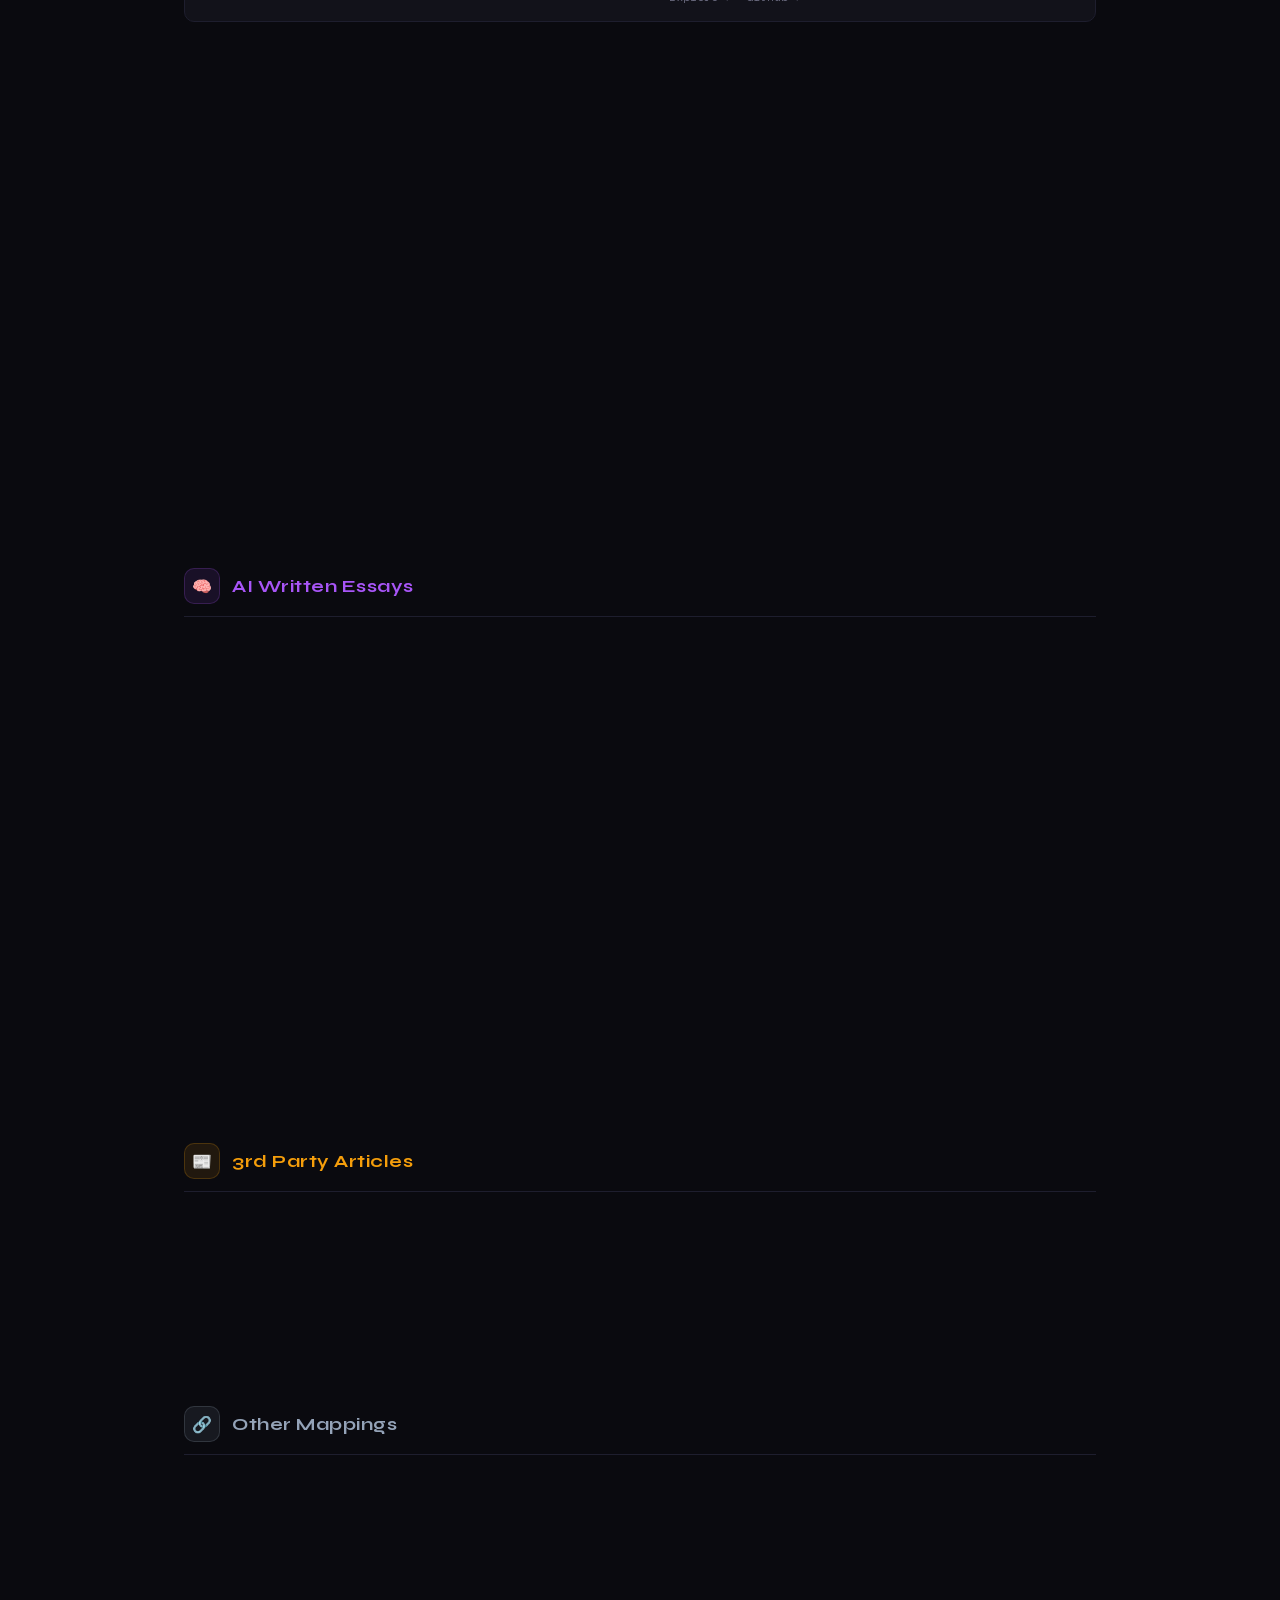
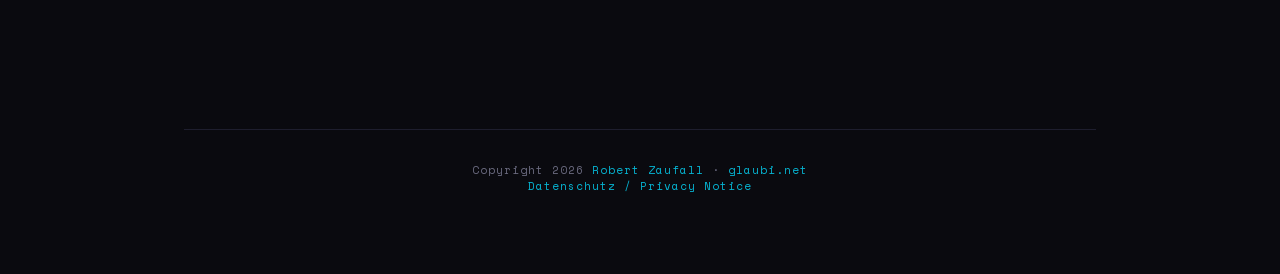
==== commit 8fabfb35: "Remove retired Spark inference directory link" ====
--- a/index.html
+++ b/index.html
@@ -508,7 +508,7 @@
 
   <div class="stats">
     <div class="stat">
-      <div class="stat-num">40</div>
+      <div class="stat-num">39</div>
       <div class="stat-label">Routes</div>
     </div>
     <div class="stat">
@@ -587,18 +587,6 @@
         <div class="route-dest">
           <div class="dest-name">Architecture of OpenClaw</div>
           <div class="dest-type">System Overview</div>
-        </div>
-      </a>
-
-      <a class="route-card info" href="https://glaubi.net/spark-inference" target="_blank"
-         data-tip="DGX Spark local inference model decision workbench">
-        <div class="route-paths">
-          <span class="path-tag info">/spark-inference</span>
-        </div>
-        <div class="route-arrow">⟶</div>
-        <div class="route-dest">
-          <div class="dest-name">DGX Spark LLM Decision Workbench</div>
-          <div class="dest-type">Inference Analysis</div>
         </div>
       </a>
 
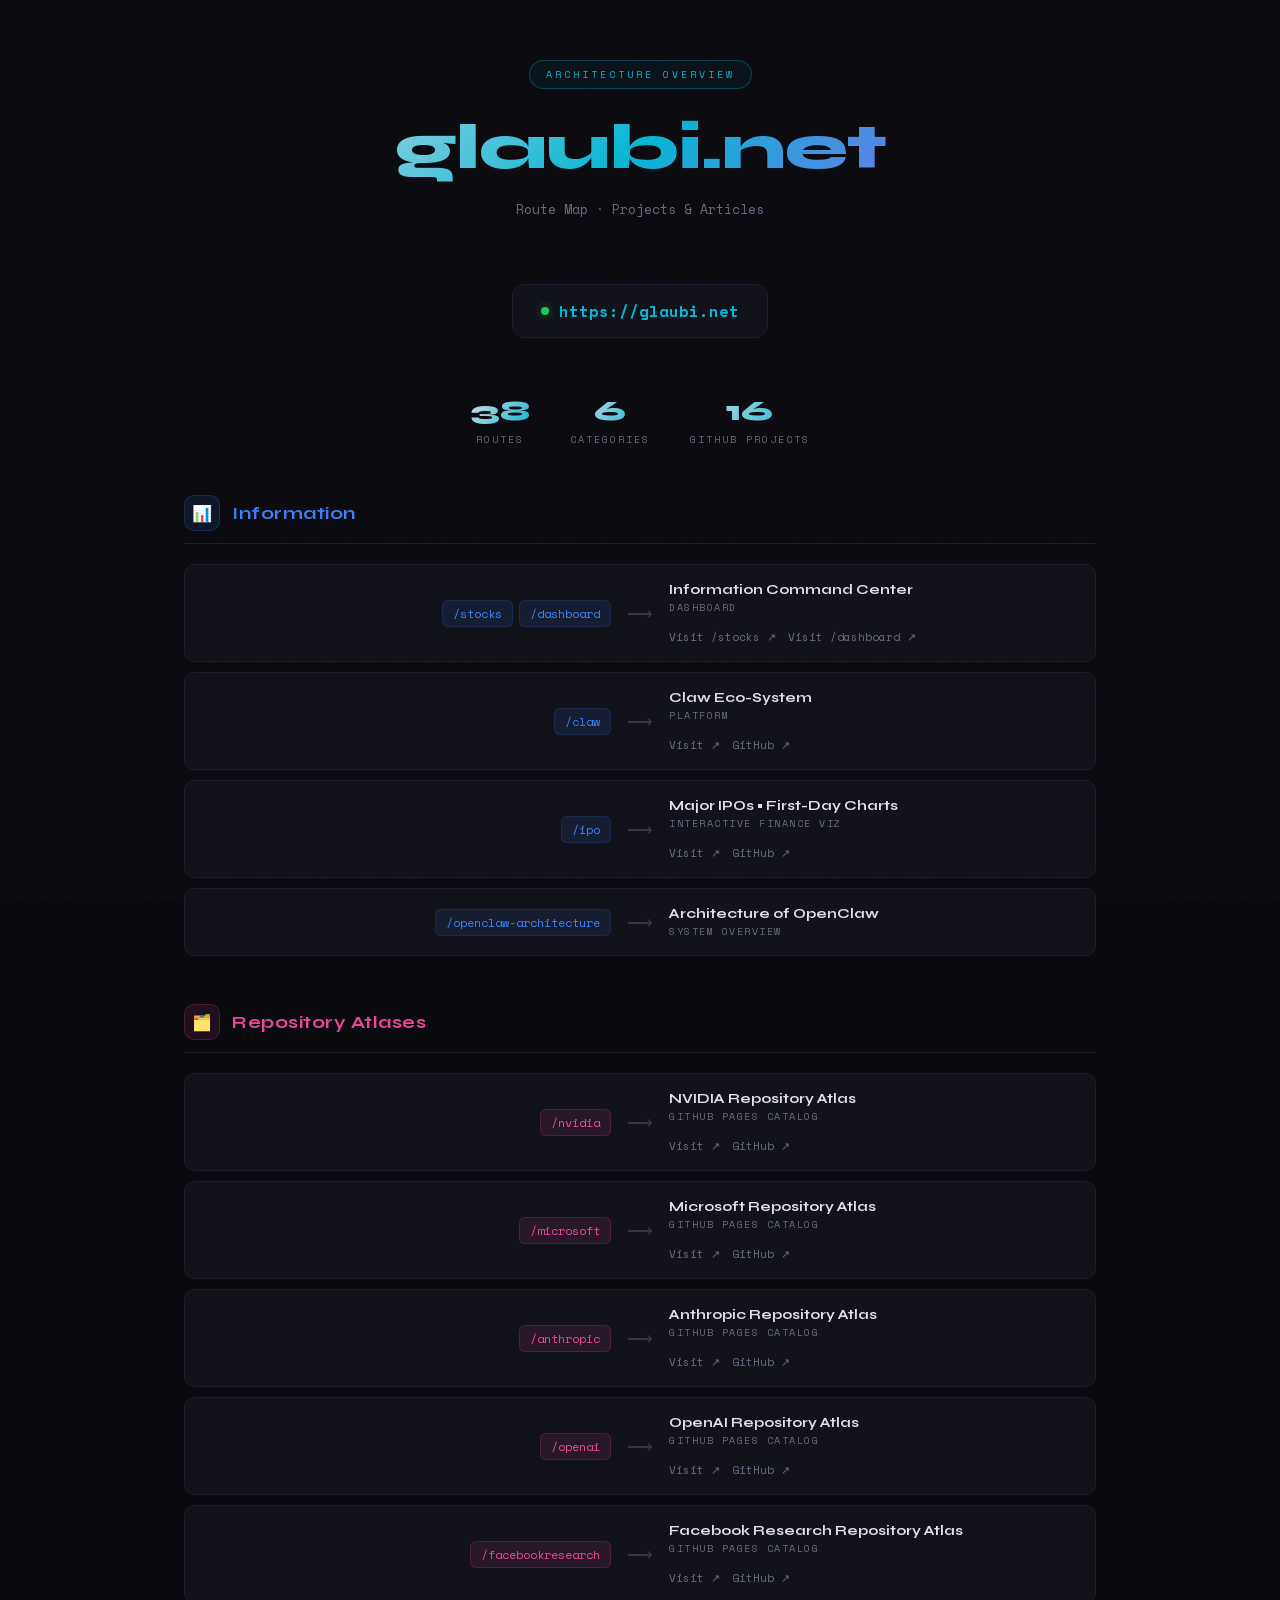
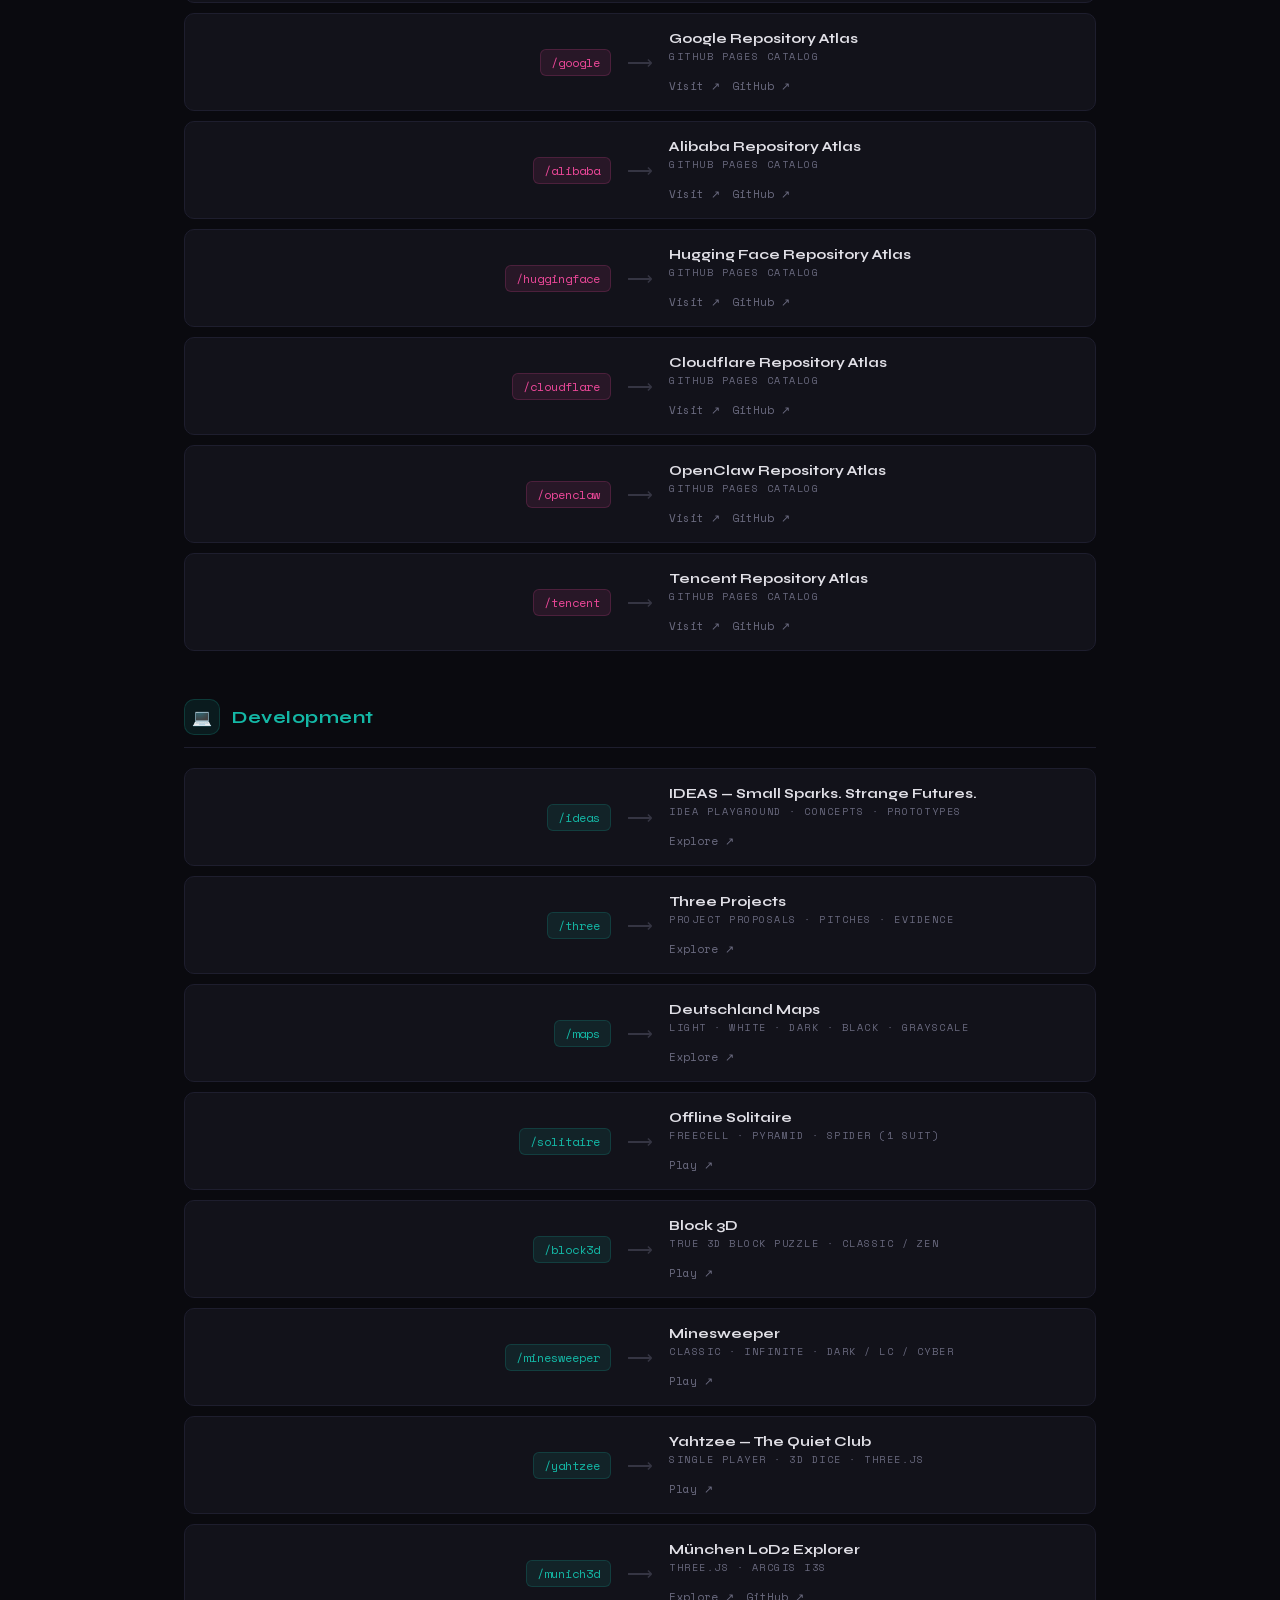
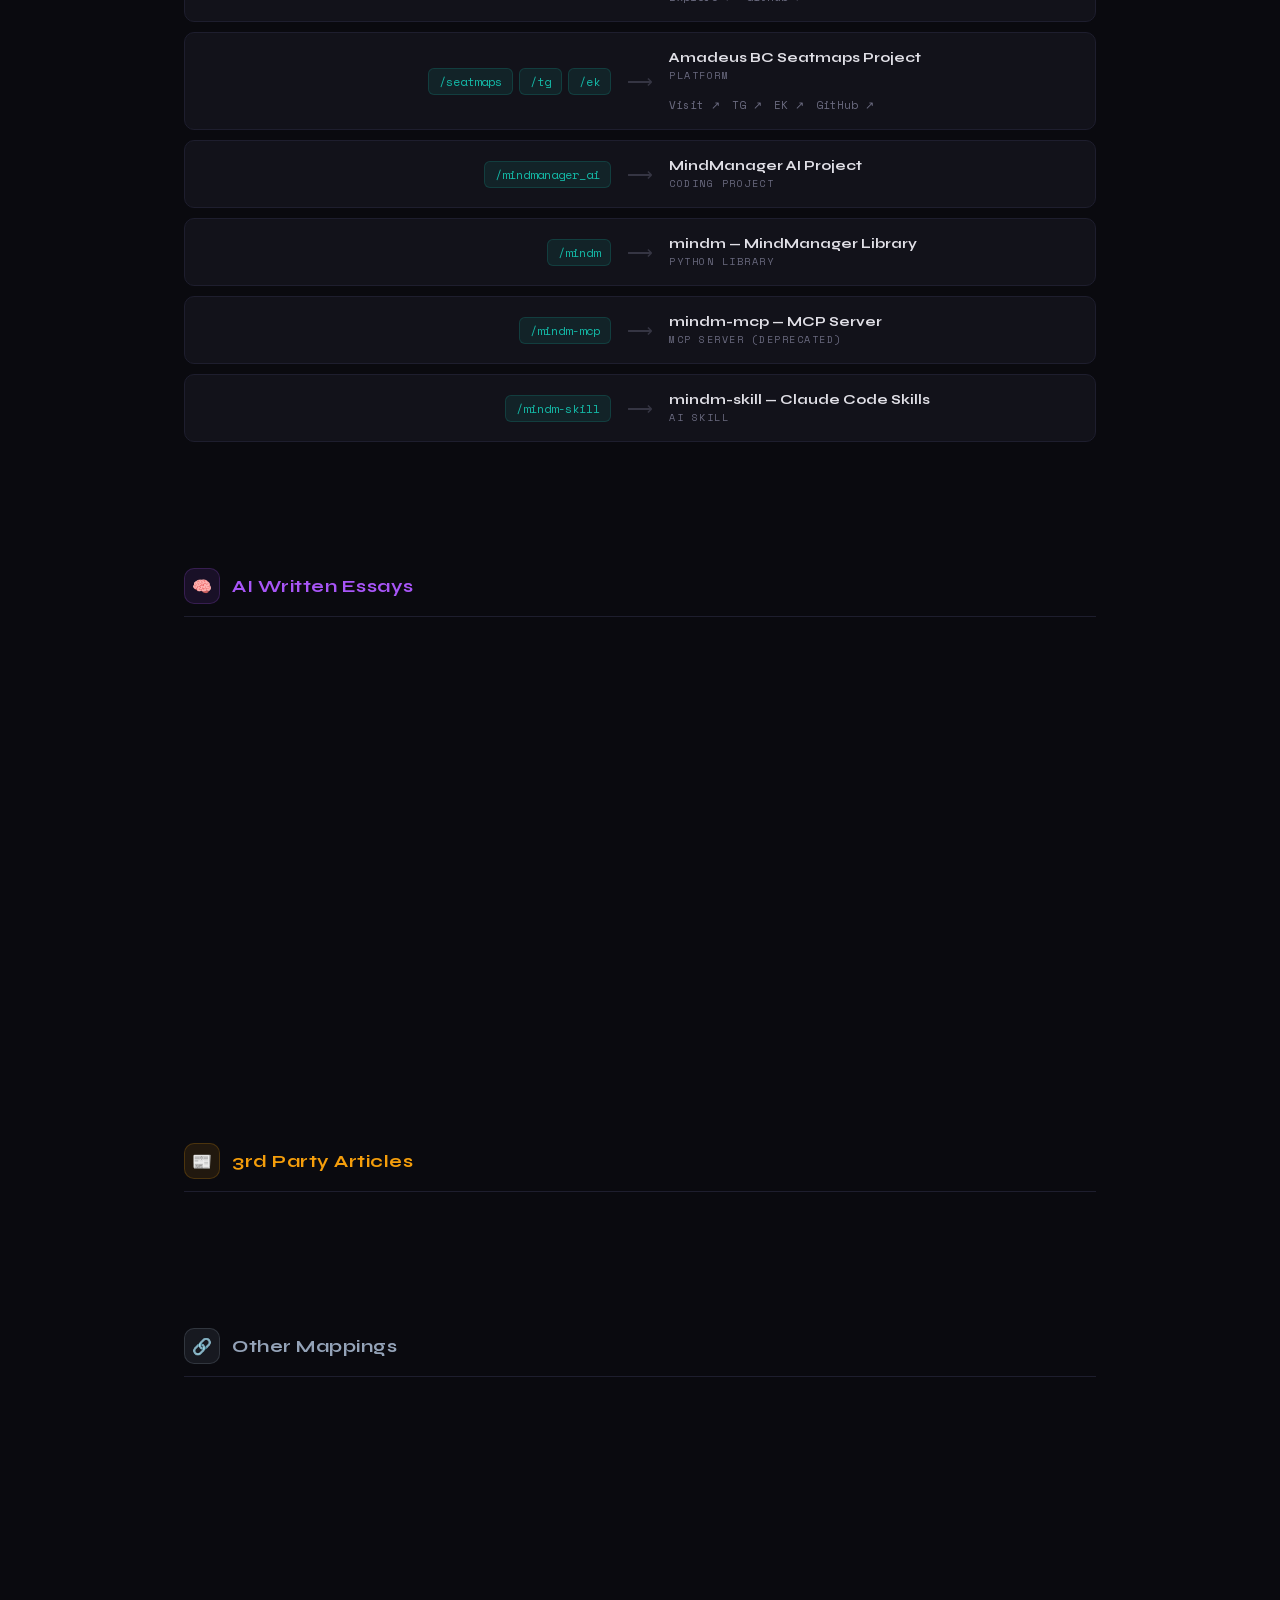
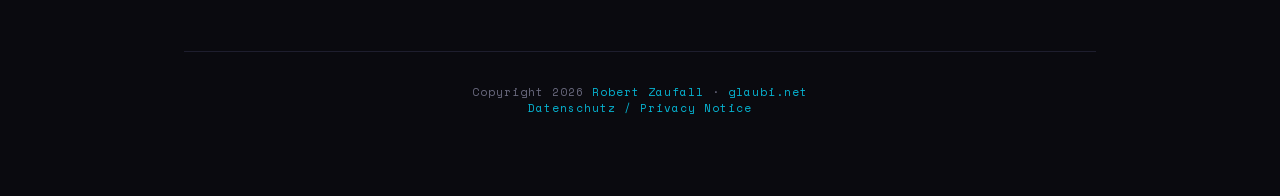
==== commit 525cfbad: "Remove retired inference comparison directory link" ====
--- a/index.html
+++ b/index.html
@@ -508,7 +508,7 @@
 
   <div class="stats">
     <div class="stat">
-      <div class="stat-num">39</div>
+      <div class="stat-num">38</div>
       <div class="stat-label">Routes</div>
     </div>
     <div class="stat">
@@ -1090,18 +1090,6 @@
       <div class="section-title article">3rd Party Articles</div>
     </div>
     <div class="routes">
-
-      <a class="route-card article" href="https://glaubi.net/inferenz" target="_blank"
-         data-tip="iX Magazin benchmark comparing vLLM, SGLang, and NVIDIA NIM on a single Nvidia H200 GPU">
-        <div class="route-paths">
-          <span class="path-tag article">/inferenz</span>
-        </div>
-        <div class="route-arrow">⟶</div>
-        <div class="route-dest">
-          <div class="dest-name">Inferenz-Engines im Vergleich</div>
-          <div class="dest-type">iX Magazin Benchmark</div>
-        </div>
-      </a>
 
       <a class="route-card article" href="https://glaubi.net/crisis" target="_blank"
          data-tip="Süddeutsche Zeitung article March 24, 2026 on private credit and financial crisis risk">
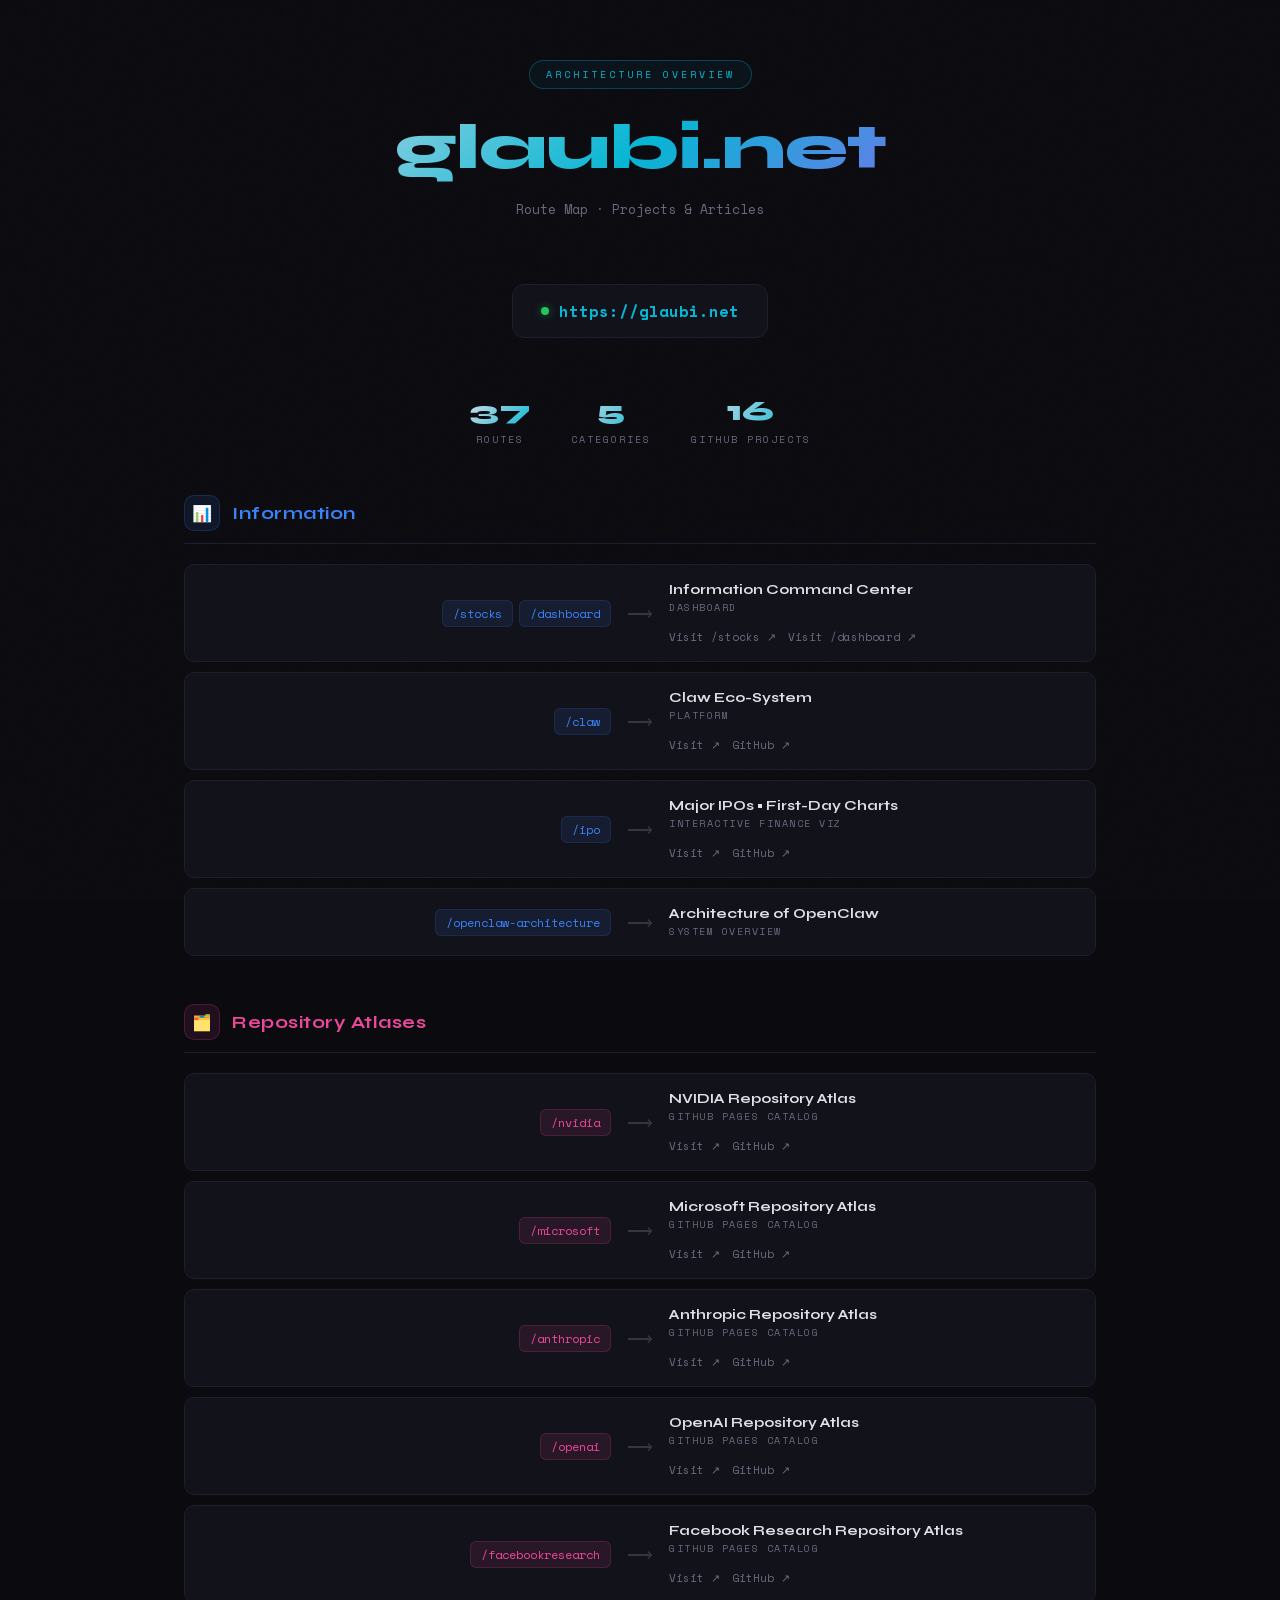
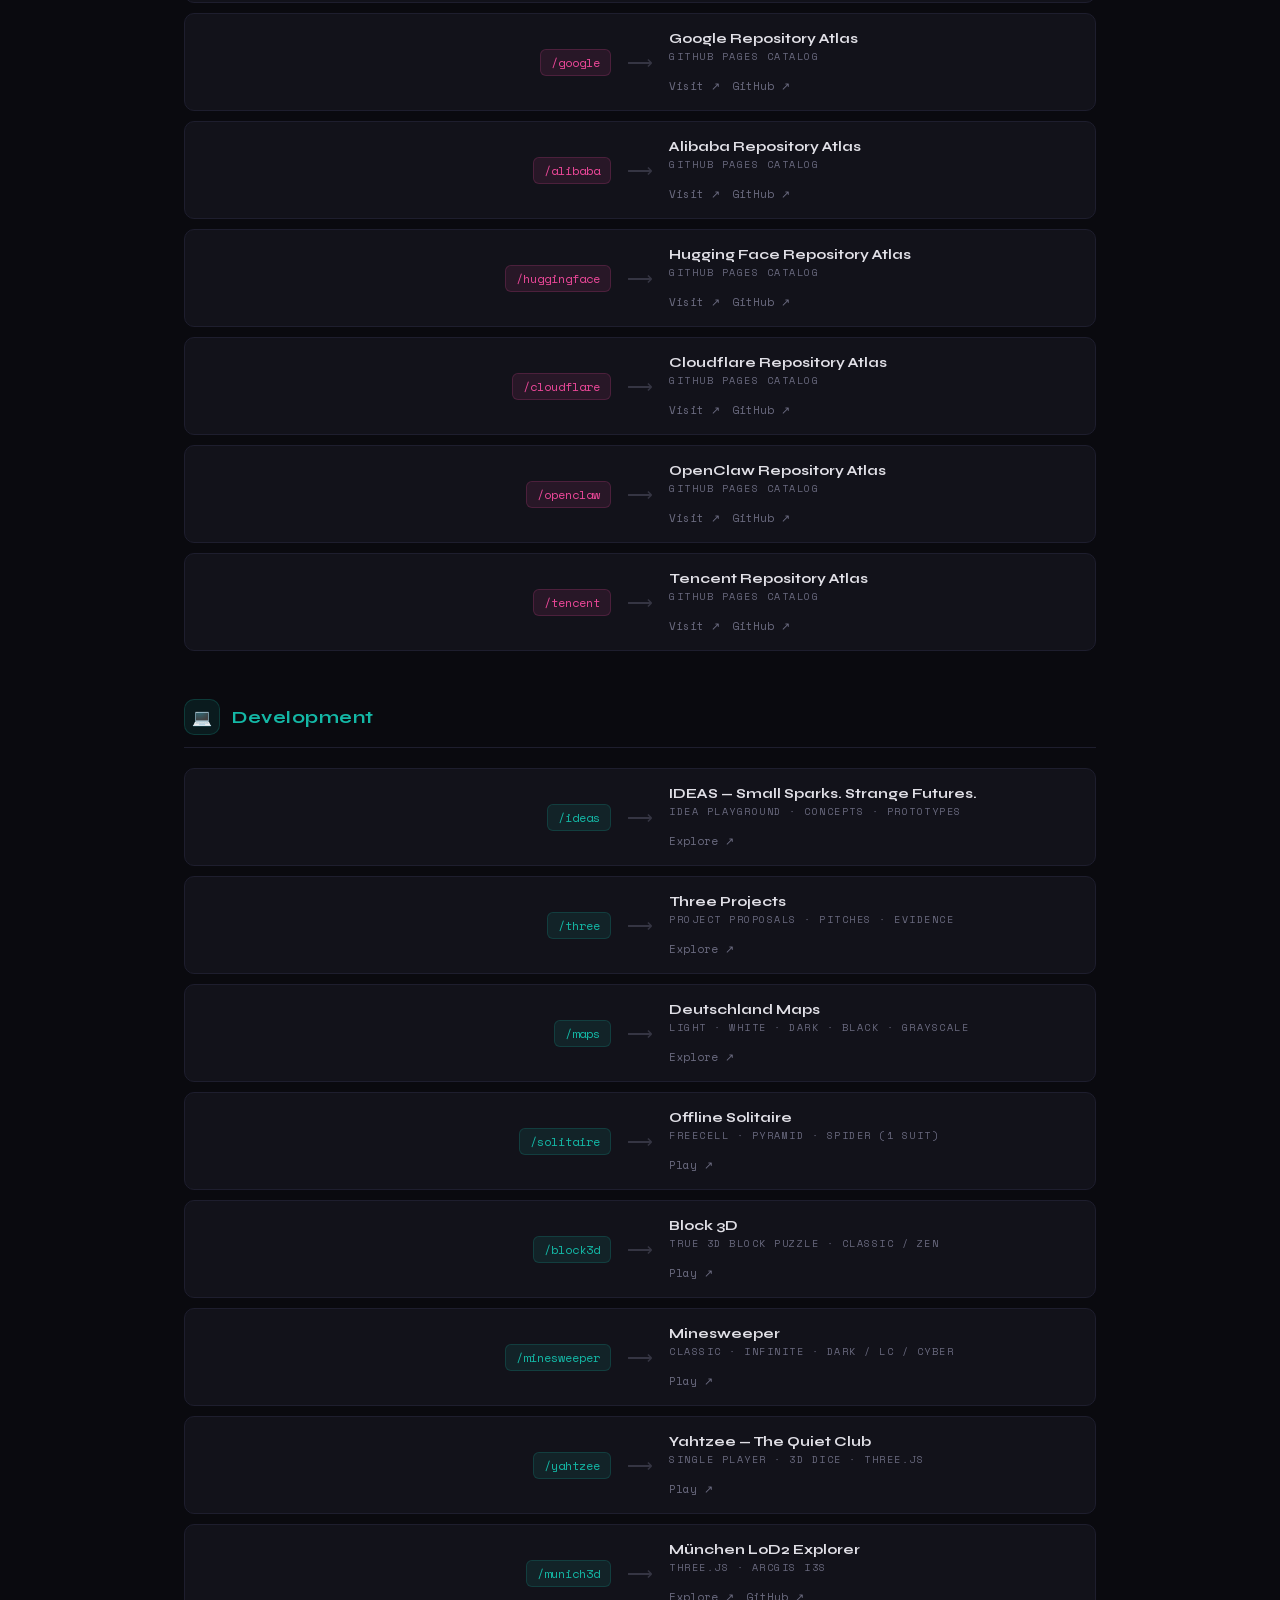
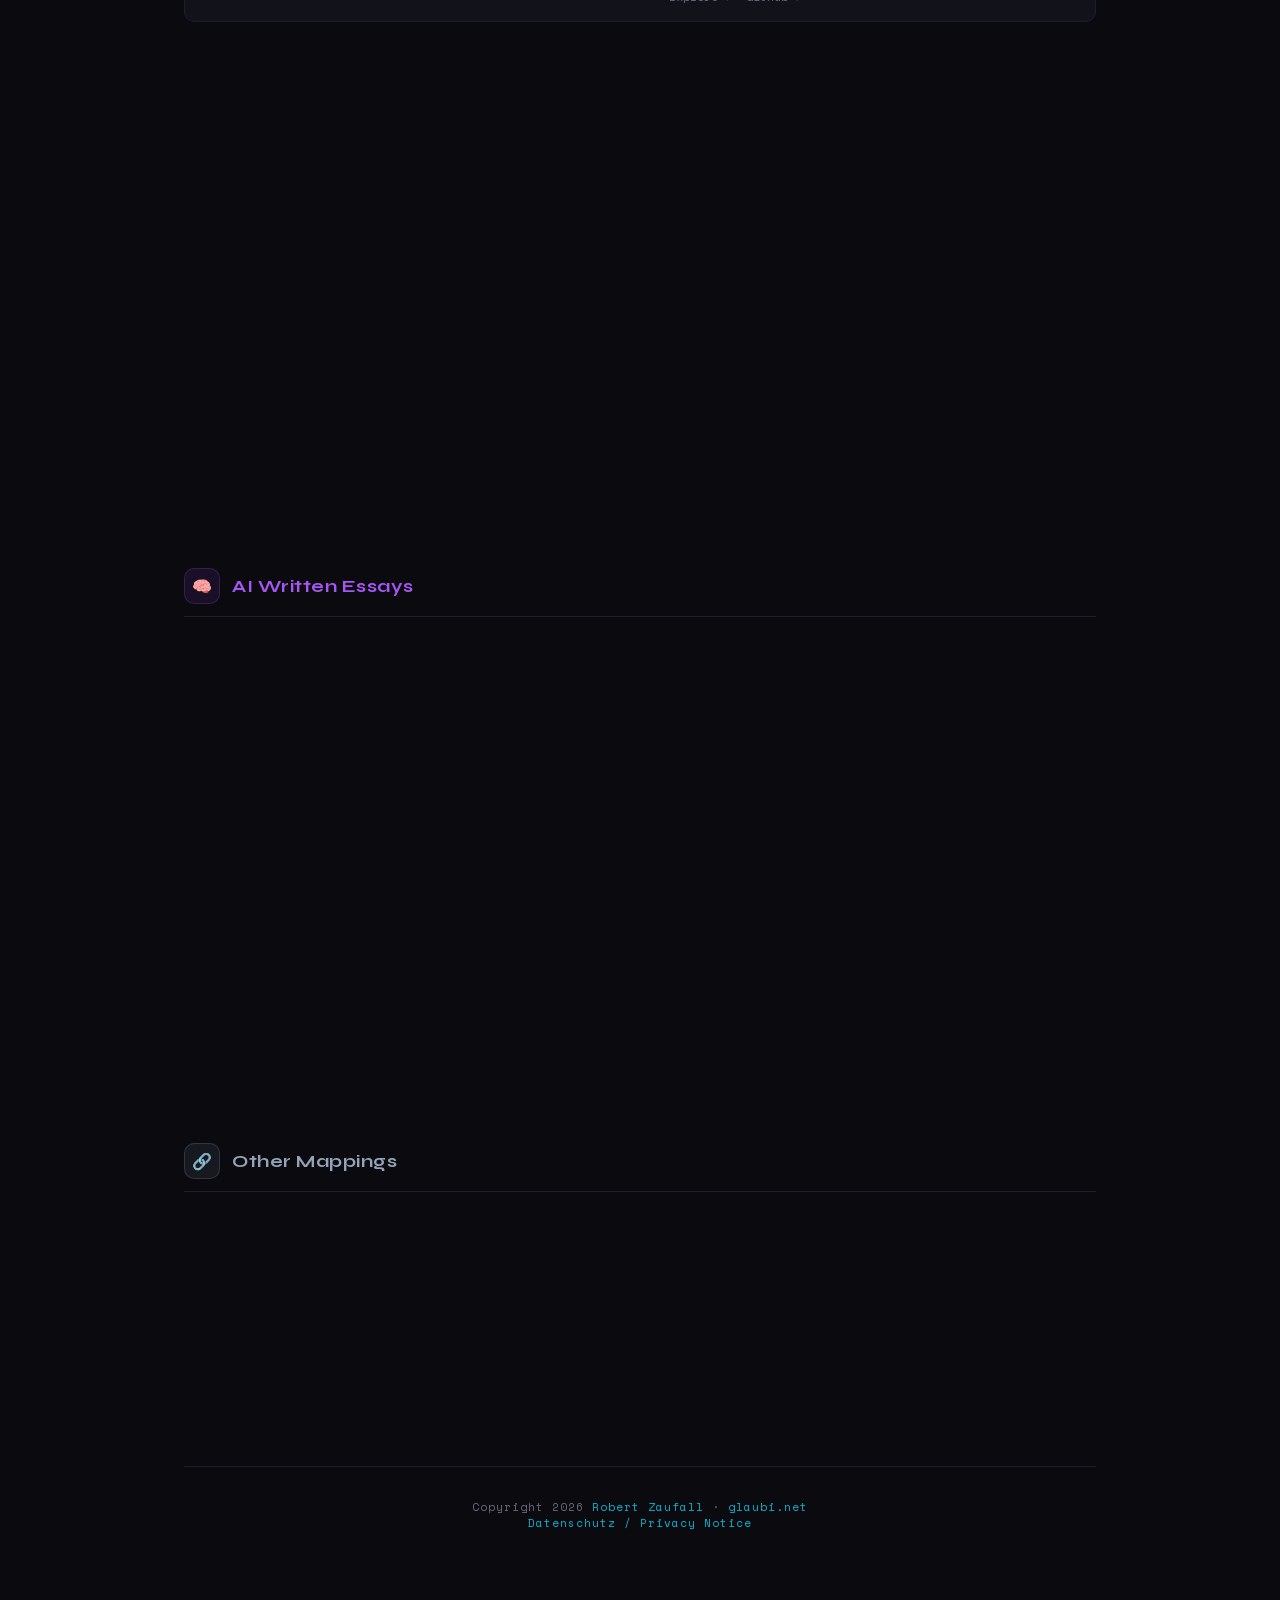
==== commit fed0198e: "Remove retired crisis site and empty articles category" ====
--- a/index.html
+++ b/index.html
@@ -508,11 +508,11 @@
 
   <div class="stats">
     <div class="stat">
-      <div class="stat-num">38</div>
+      <div class="stat-num">37</div>
       <div class="stat-label">Routes</div>
     </div>
     <div class="stat">
-      <div class="stat-num">6</div>
+      <div class="stat-num">5</div>
       <div class="stat-label">Categories</div>
     </div>
     <div class="stat">
@@ -1077,29 +1077,6 @@
         <div class="route-dest">
           <div class="dest-name">distance</div>
           <div class="dest-type">Cosmic Scale</div>
-        </div>
-      </a>
-
-    </div>
-  </div>
-
-  <!-- 3RD PARTY ARTICLES -->
-  <div class="section">
-    <div class="section-header">
-      <div class="section-icon article">📰</div>
-      <div class="section-title article">3rd Party Articles</div>
-    </div>
-    <div class="routes">
-
-      <a class="route-card article" href="https://glaubi.net/crisis" target="_blank"
-         data-tip="Süddeutsche Zeitung article March 24, 2026 on private credit and financial crisis risk">
-        <div class="route-paths">
-          <span class="path-tag article">/crisis</span>
-        </div>
-        <div class="route-arrow">⟶</div>
-        <div class="route-dest">
-          <div class="dest-name">Private Credit – Droht eine neue Finanzkrise?</div>
-          <div class="dest-type">Süddeutsche Zeitung</div>
         </div>
       </a>
 
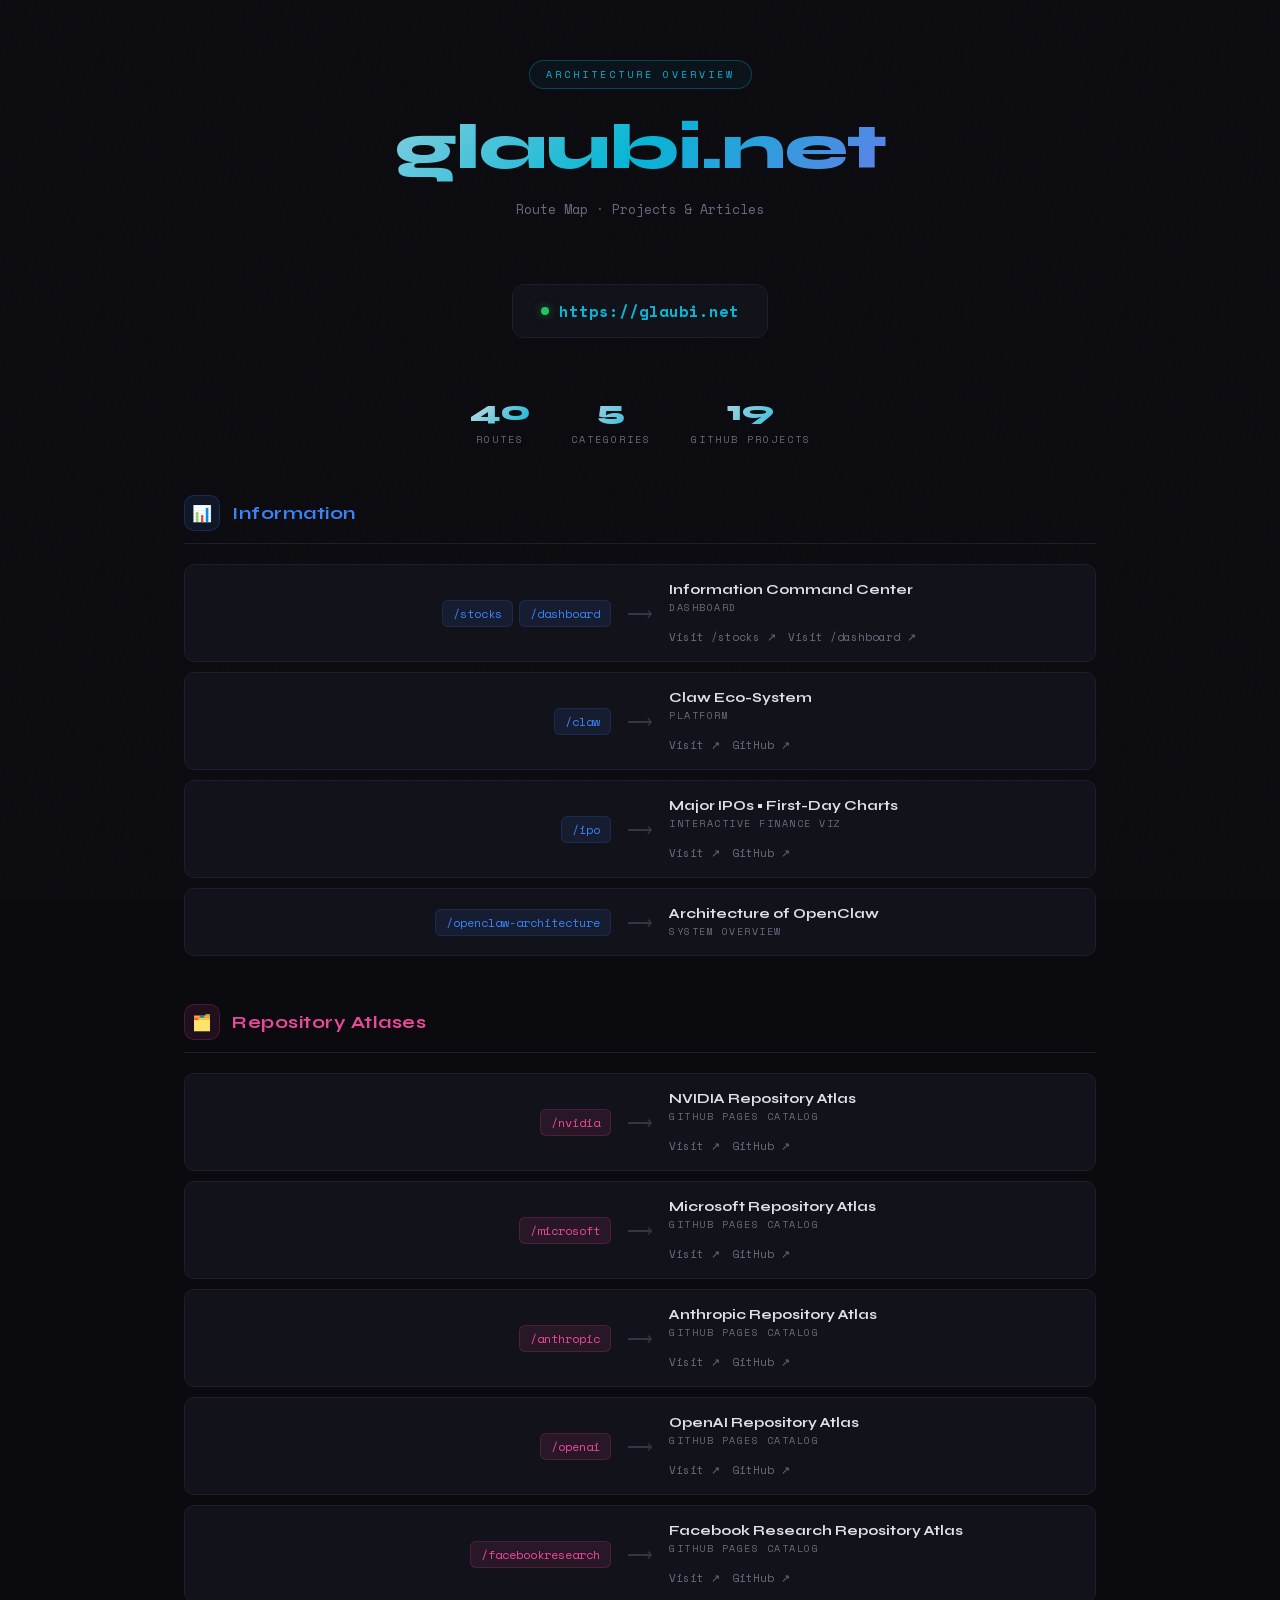
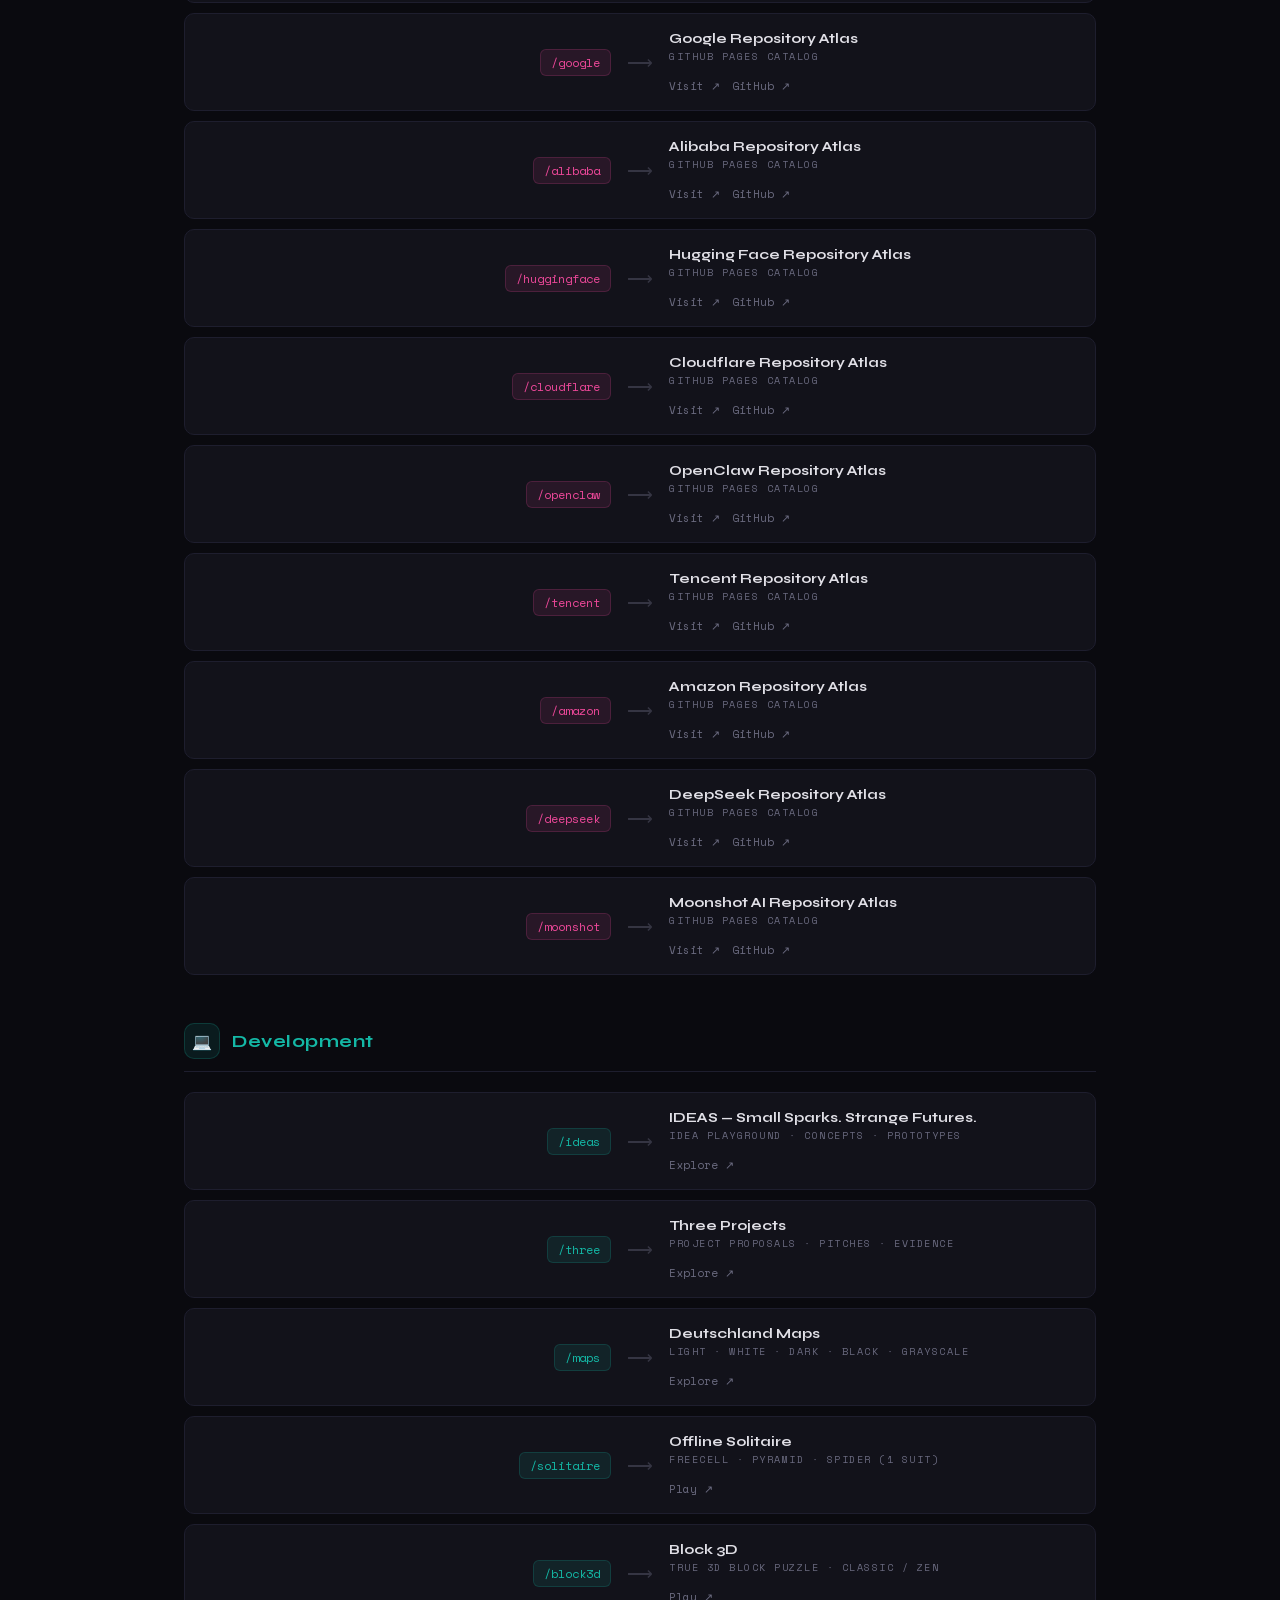
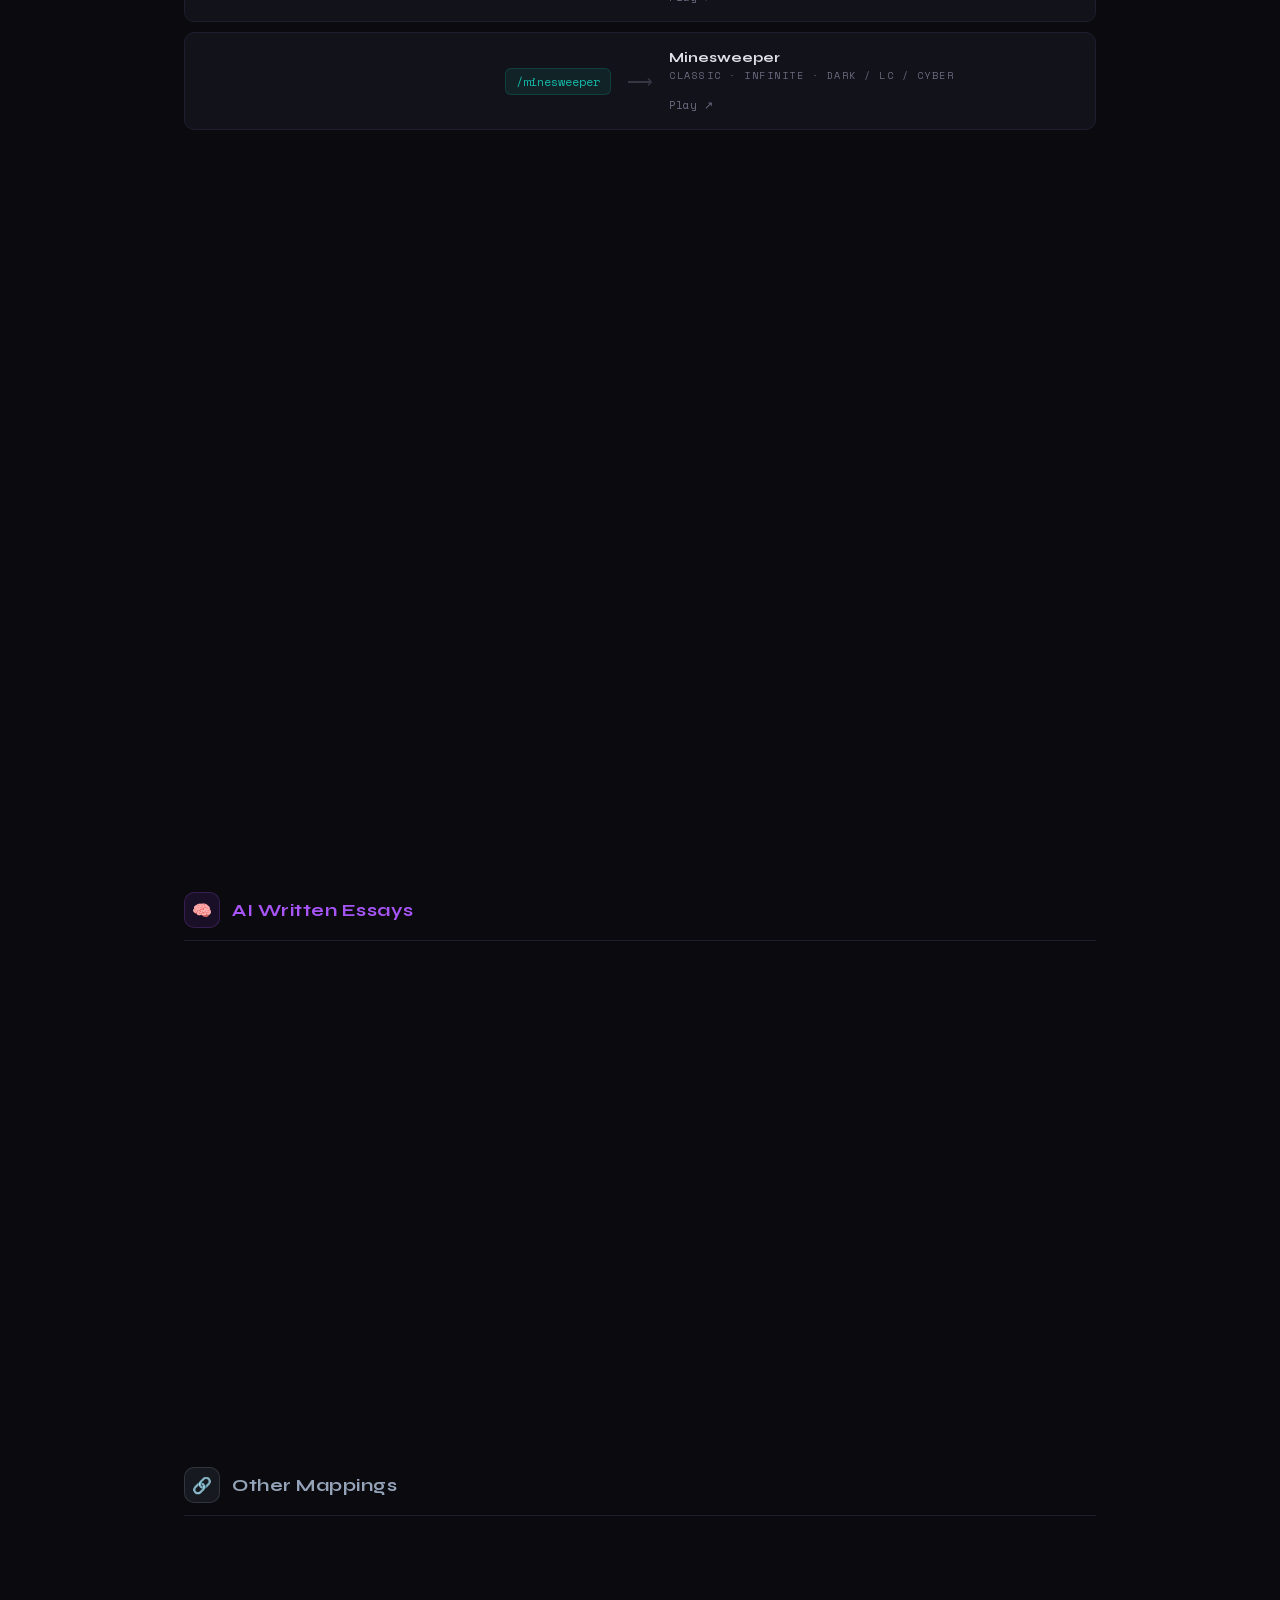
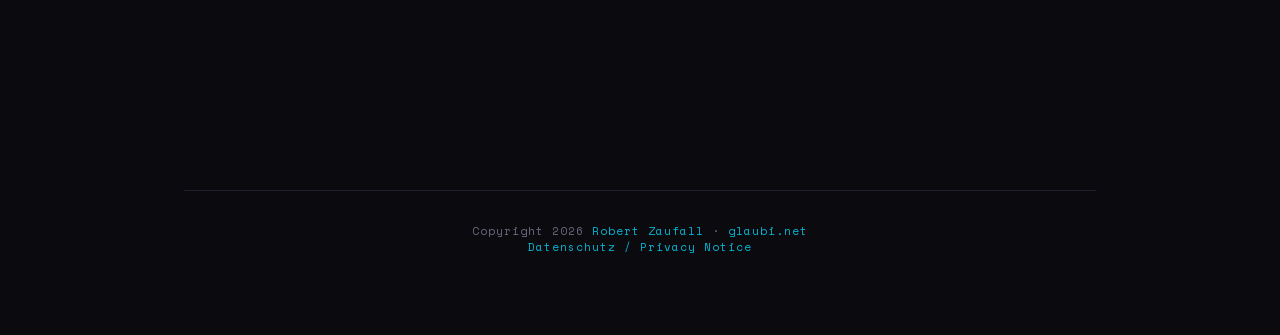
==== commit b6fb8654: "Add Amazon, DeepSeek and Moonshot repository atlas destinations" ====
--- a/index.html
+++ b/index.html
@@ -508,7 +508,7 @@
 
   <div class="stats">
     <div class="stat">
-      <div class="stat-num">37</div>
+      <div class="stat-num">40</div>
       <div class="stat-label">Routes</div>
     </div>
     <div class="stat">
@@ -516,7 +516,7 @@
       <div class="stat-label">Categories</div>
     </div>
     <div class="stat">
-      <div class="stat-num">16</div>
+      <div class="stat-num">19</div>
       <div class="stat-label">GitHub Projects</div>
     </div>
   </div>
@@ -773,6 +773,54 @@
           <div class="visit-links always-visible">
             <a href="https://glaubi.net/tencent/" target="_blank" class="visit-btn">Visit ↗</a>
             <a href="https://github.com/robertZaufall/tencent-repos" target="_blank" class="visit-btn">GitHub ↗</a>
+          </div>
+        </div>
+      </div>
+
+      <div class="route-card repo"
+         data-tip="Searchable atlas of active Amazon GitHub repositories">
+        <div class="route-paths">
+          <a href="https://glaubi.net/amazon/" target="_blank" class="path-tag repo">/amazon</a>
+        </div>
+        <div class="route-arrow">⟶</div>
+        <div class="route-dest">
+          <div class="dest-name">Amazon Repository Atlas</div>
+          <div class="dest-type">GitHub Pages Catalog</div>
+          <div class="visit-links always-visible">
+            <a href="https://glaubi.net/amazon/" target="_blank" class="visit-btn">Visit ↗</a>
+            <a href="https://github.com/robertZaufall/amazon-repos" target="_blank" class="visit-btn">GitHub ↗</a>
+          </div>
+        </div>
+      </div>
+
+      <div class="route-card repo"
+         data-tip="Searchable atlas of active DeepSeek GitHub repositories">
+        <div class="route-paths">
+          <a href="https://glaubi.net/deepseek/" target="_blank" class="path-tag repo">/deepseek</a>
+        </div>
+        <div class="route-arrow">⟶</div>
+        <div class="route-dest">
+          <div class="dest-name">DeepSeek Repository Atlas</div>
+          <div class="dest-type">GitHub Pages Catalog</div>
+          <div class="visit-links always-visible">
+            <a href="https://glaubi.net/deepseek/" target="_blank" class="visit-btn">Visit ↗</a>
+            <a href="https://github.com/robertZaufall/deepseek-repos" target="_blank" class="visit-btn">GitHub ↗</a>
+          </div>
+        </div>
+      </div>
+
+      <div class="route-card repo"
+         data-tip="Searchable atlas of active Moonshot AI GitHub repositories">
+        <div class="route-paths">
+          <a href="https://glaubi.net/moonshot/" target="_blank" class="path-tag repo">/moonshot</a>
+        </div>
+        <div class="route-arrow">⟶</div>
+        <div class="route-dest">
+          <div class="dest-name">Moonshot AI Repository Atlas</div>
+          <div class="dest-type">GitHub Pages Catalog</div>
+          <div class="visit-links always-visible">
+            <a href="https://glaubi.net/moonshot/" target="_blank" class="visit-btn">Visit ↗</a>
+            <a href="https://github.com/robertZaufall/moonshot-repos" target="_blank" class="visit-btn">GitHub ↗</a>
           </div>
         </div>
       </div>
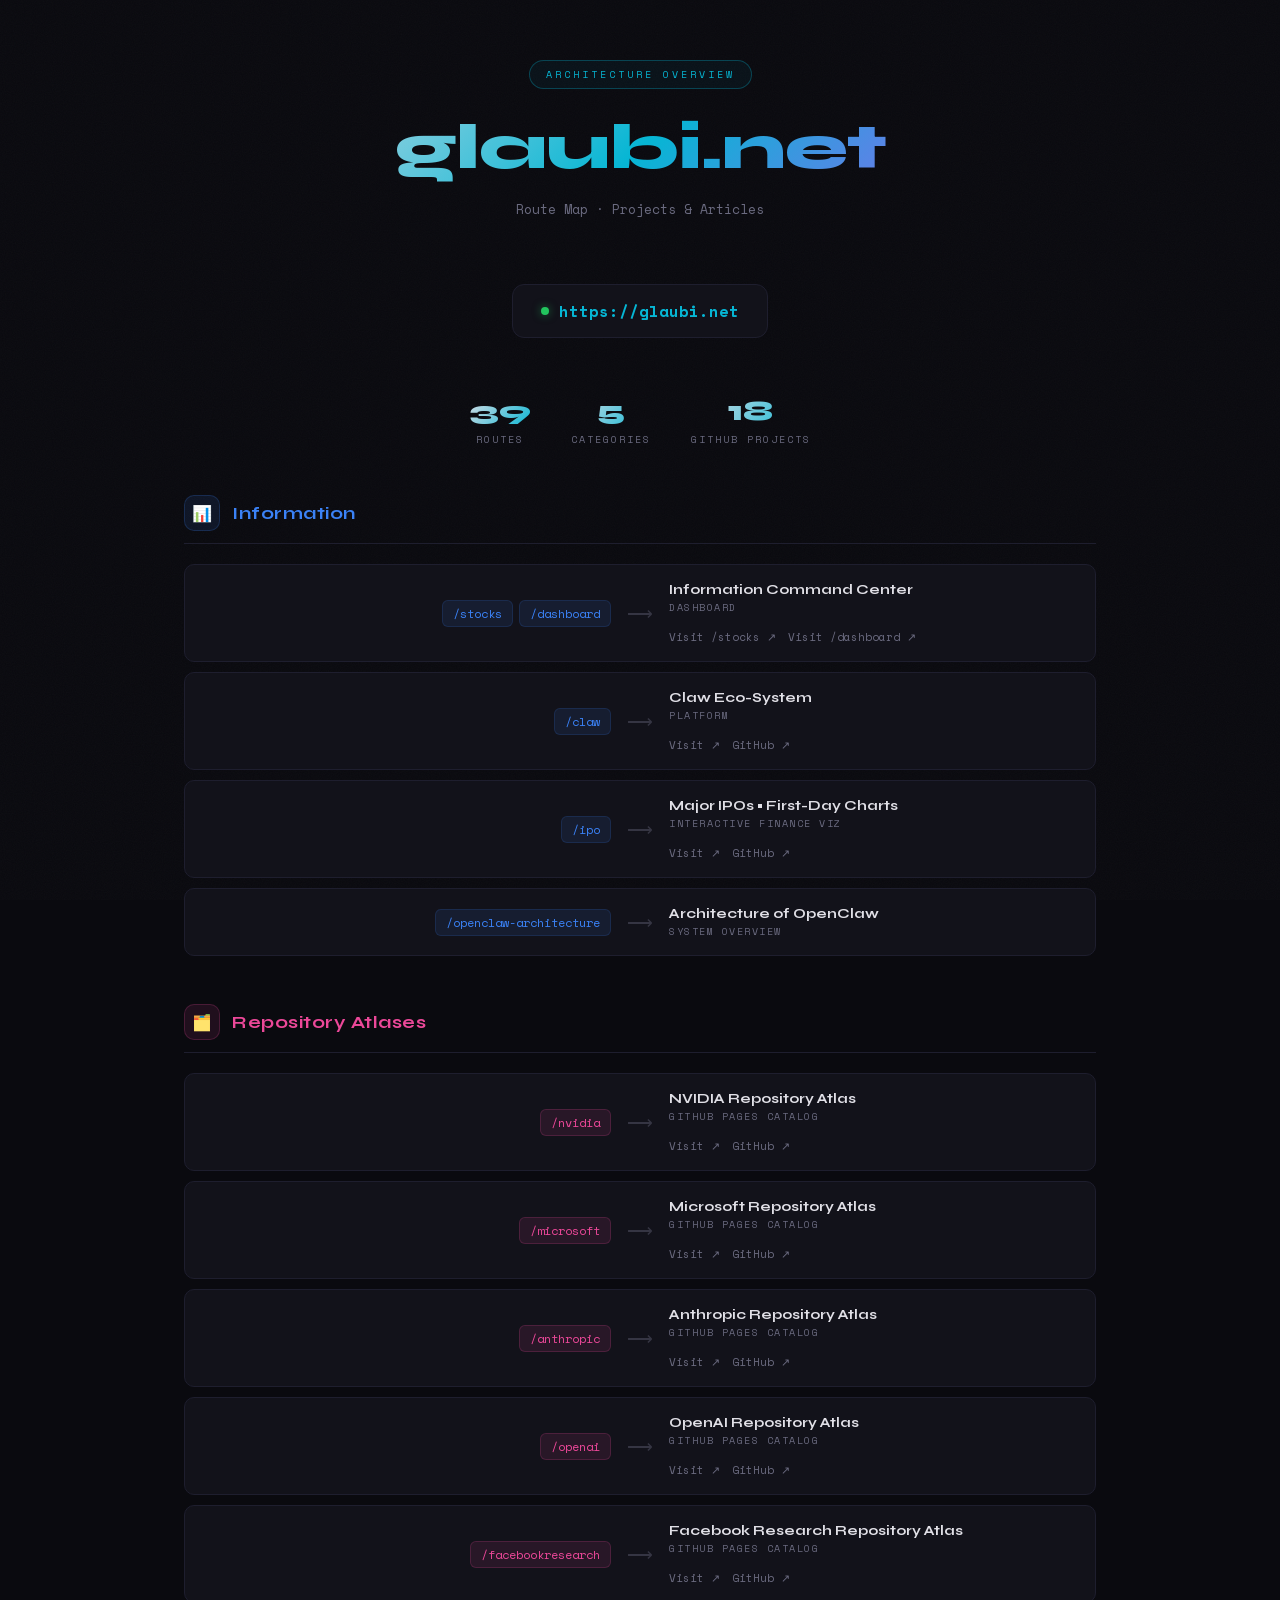
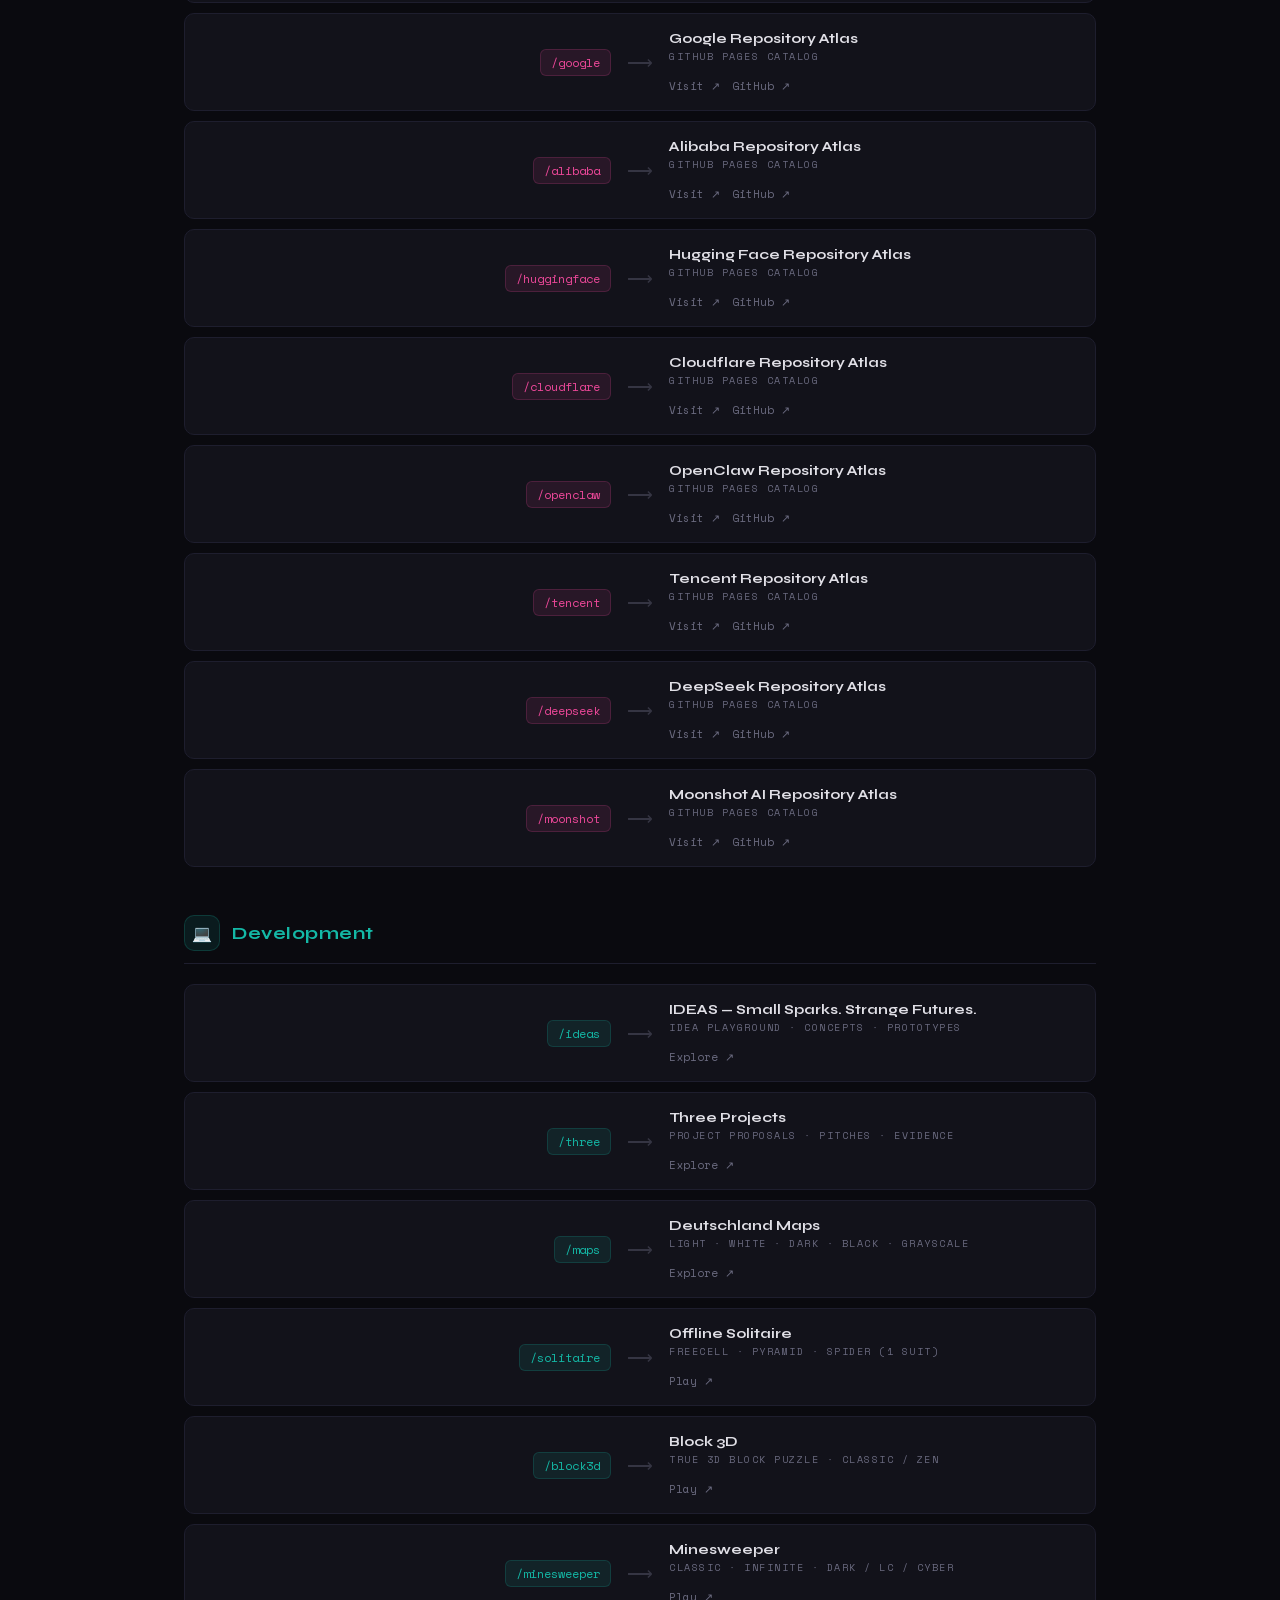
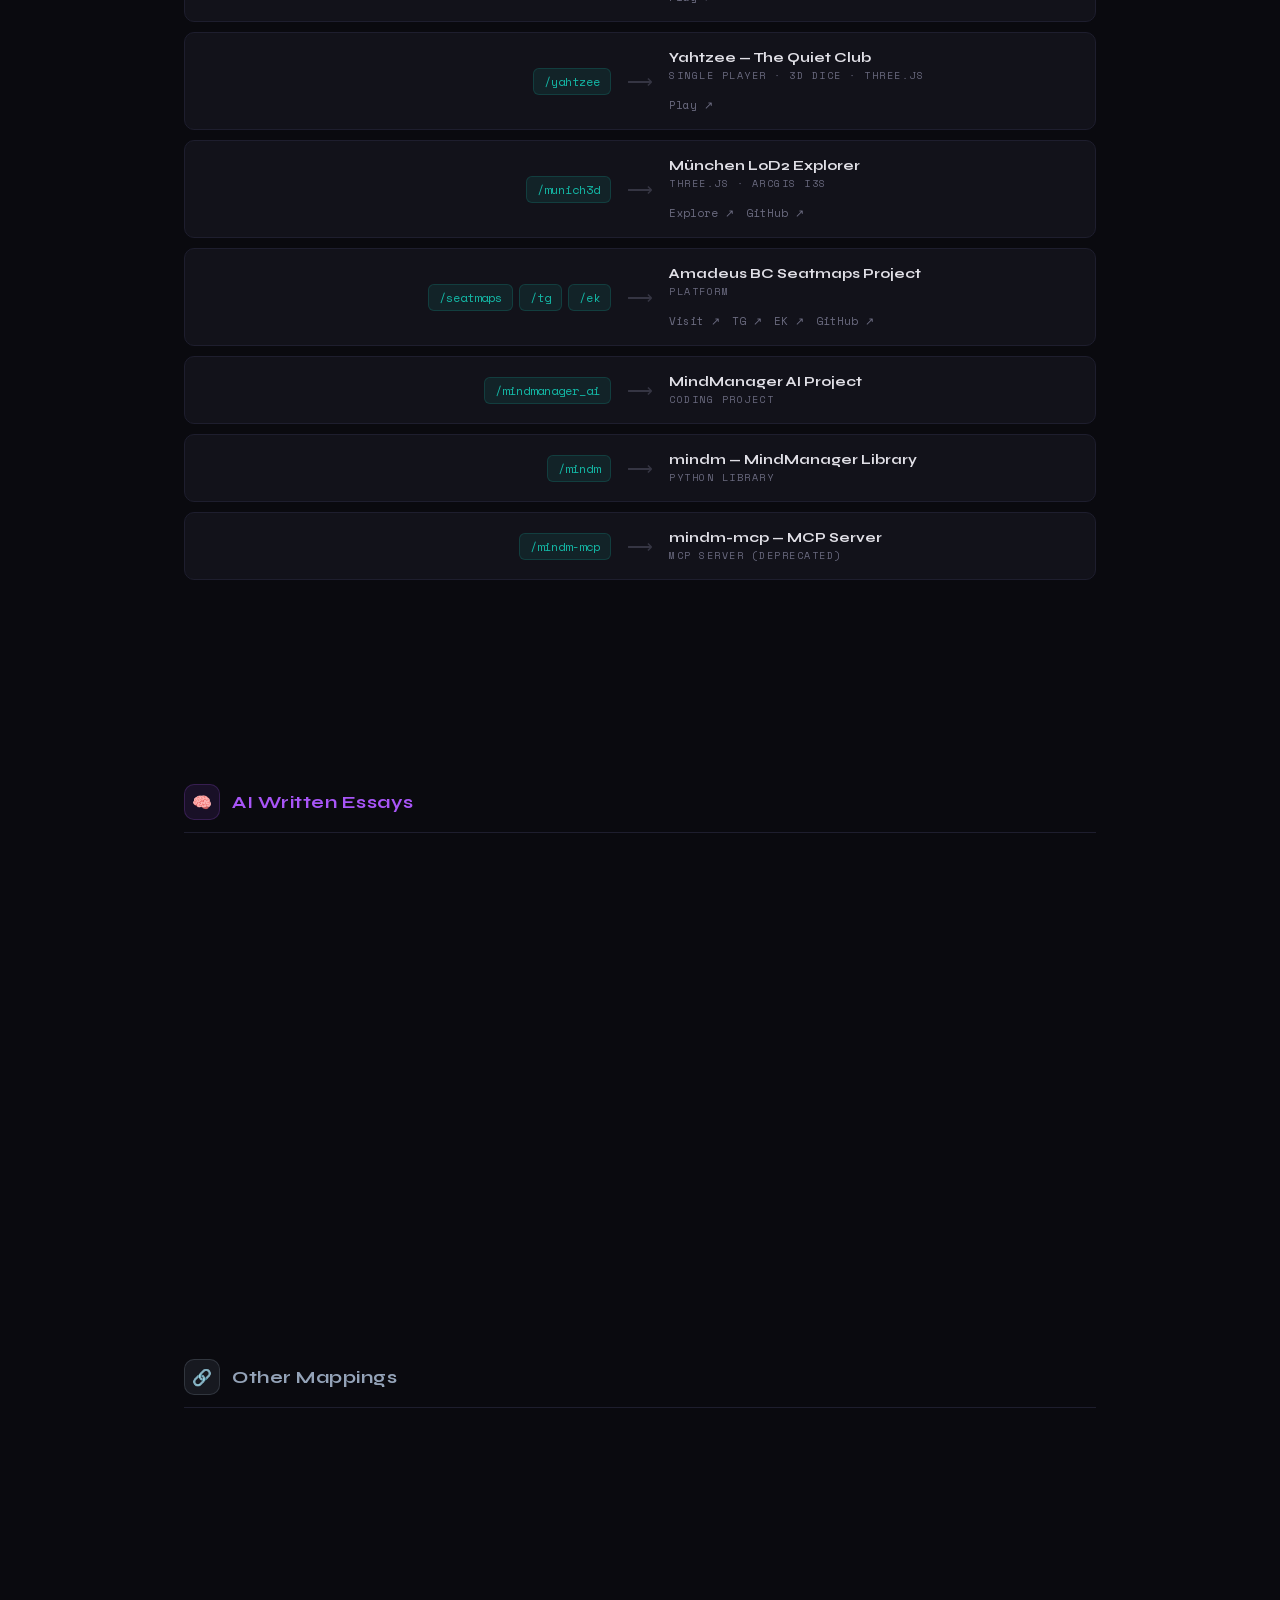
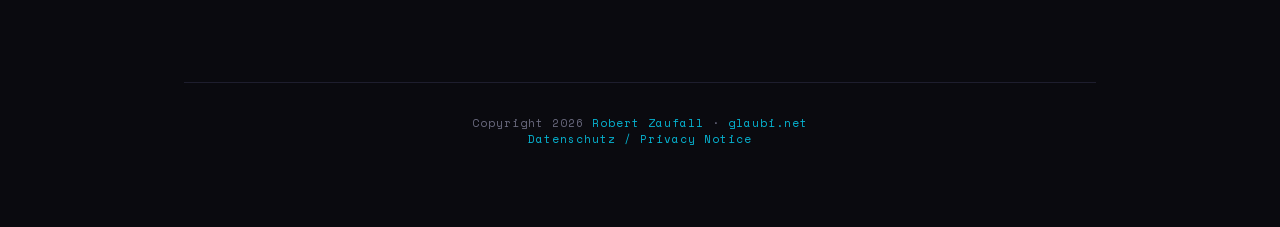
==== commit 0e501e01: "Remove Amazon atlas from public index" ====
--- a/index.html
+++ b/index.html
@@ -508,7 +508,7 @@
 
   <div class="stats">
     <div class="stat">
-      <div class="stat-num">40</div>
+      <div class="stat-num">39</div>
       <div class="stat-label">Routes</div>
     </div>
     <div class="stat">
@@ -516,7 +516,7 @@
       <div class="stat-label">Categories</div>
     </div>
     <div class="stat">
-      <div class="stat-num">19</div>
+      <div class="stat-num">18</div>
       <div class="stat-label">GitHub Projects</div>
     </div>
   </div>
@@ -773,22 +773,6 @@
           <div class="visit-links always-visible">
             <a href="https://glaubi.net/tencent/" target="_blank" class="visit-btn">Visit ↗</a>
             <a href="https://github.com/robertZaufall/tencent-repos" target="_blank" class="visit-btn">GitHub ↗</a>
-          </div>
-        </div>
-      </div>
-
-      <div class="route-card repo"
-         data-tip="Searchable atlas of active Amazon GitHub repositories">
-        <div class="route-paths">
-          <a href="https://glaubi.net/amazon/" target="_blank" class="path-tag repo">/amazon</a>
-        </div>
-        <div class="route-arrow">⟶</div>
-        <div class="route-dest">
-          <div class="dest-name">Amazon Repository Atlas</div>
-          <div class="dest-type">GitHub Pages Catalog</div>
-          <div class="visit-links always-visible">
-            <a href="https://glaubi.net/amazon/" target="_blank" class="visit-btn">Visit ↗</a>
-            <a href="https://github.com/robertZaufall/amazon-repos" target="_blank" class="visit-btn">GitHub ↗</a>
           </div>
         </div>
       </div>
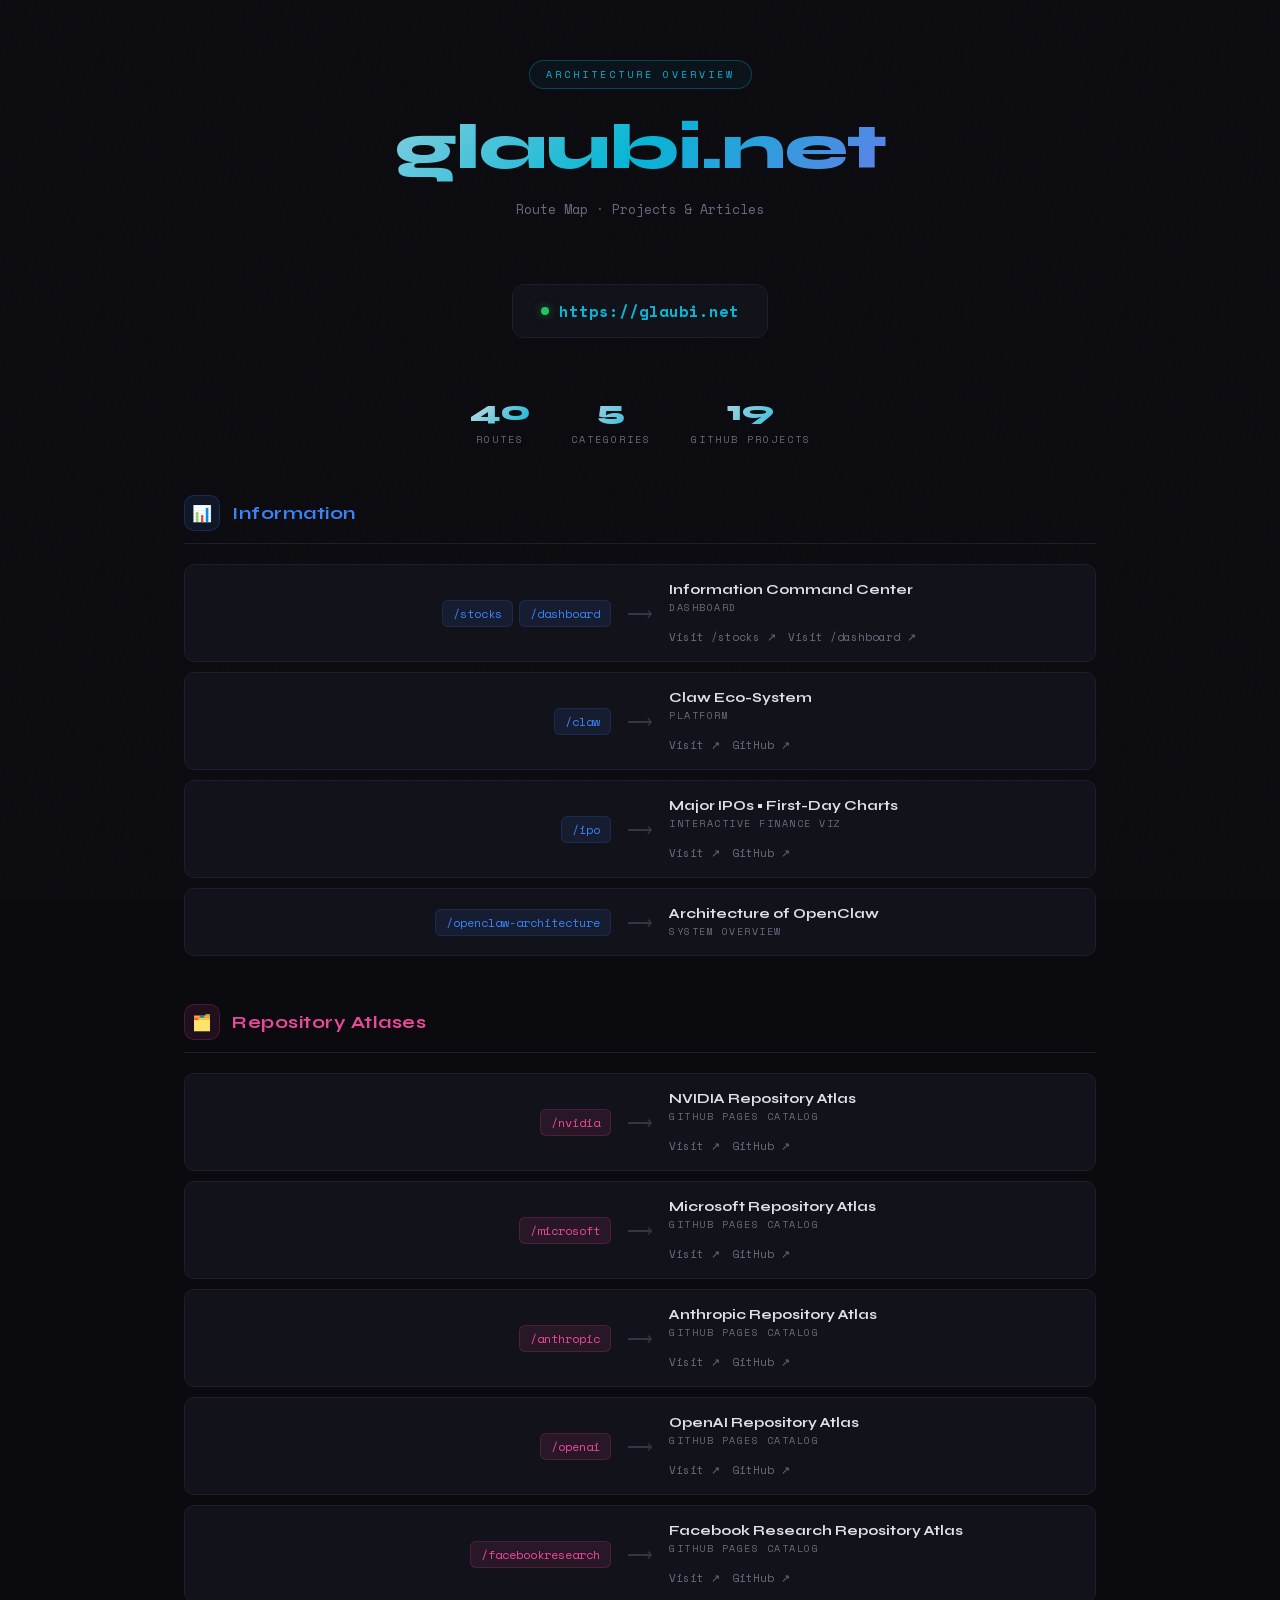
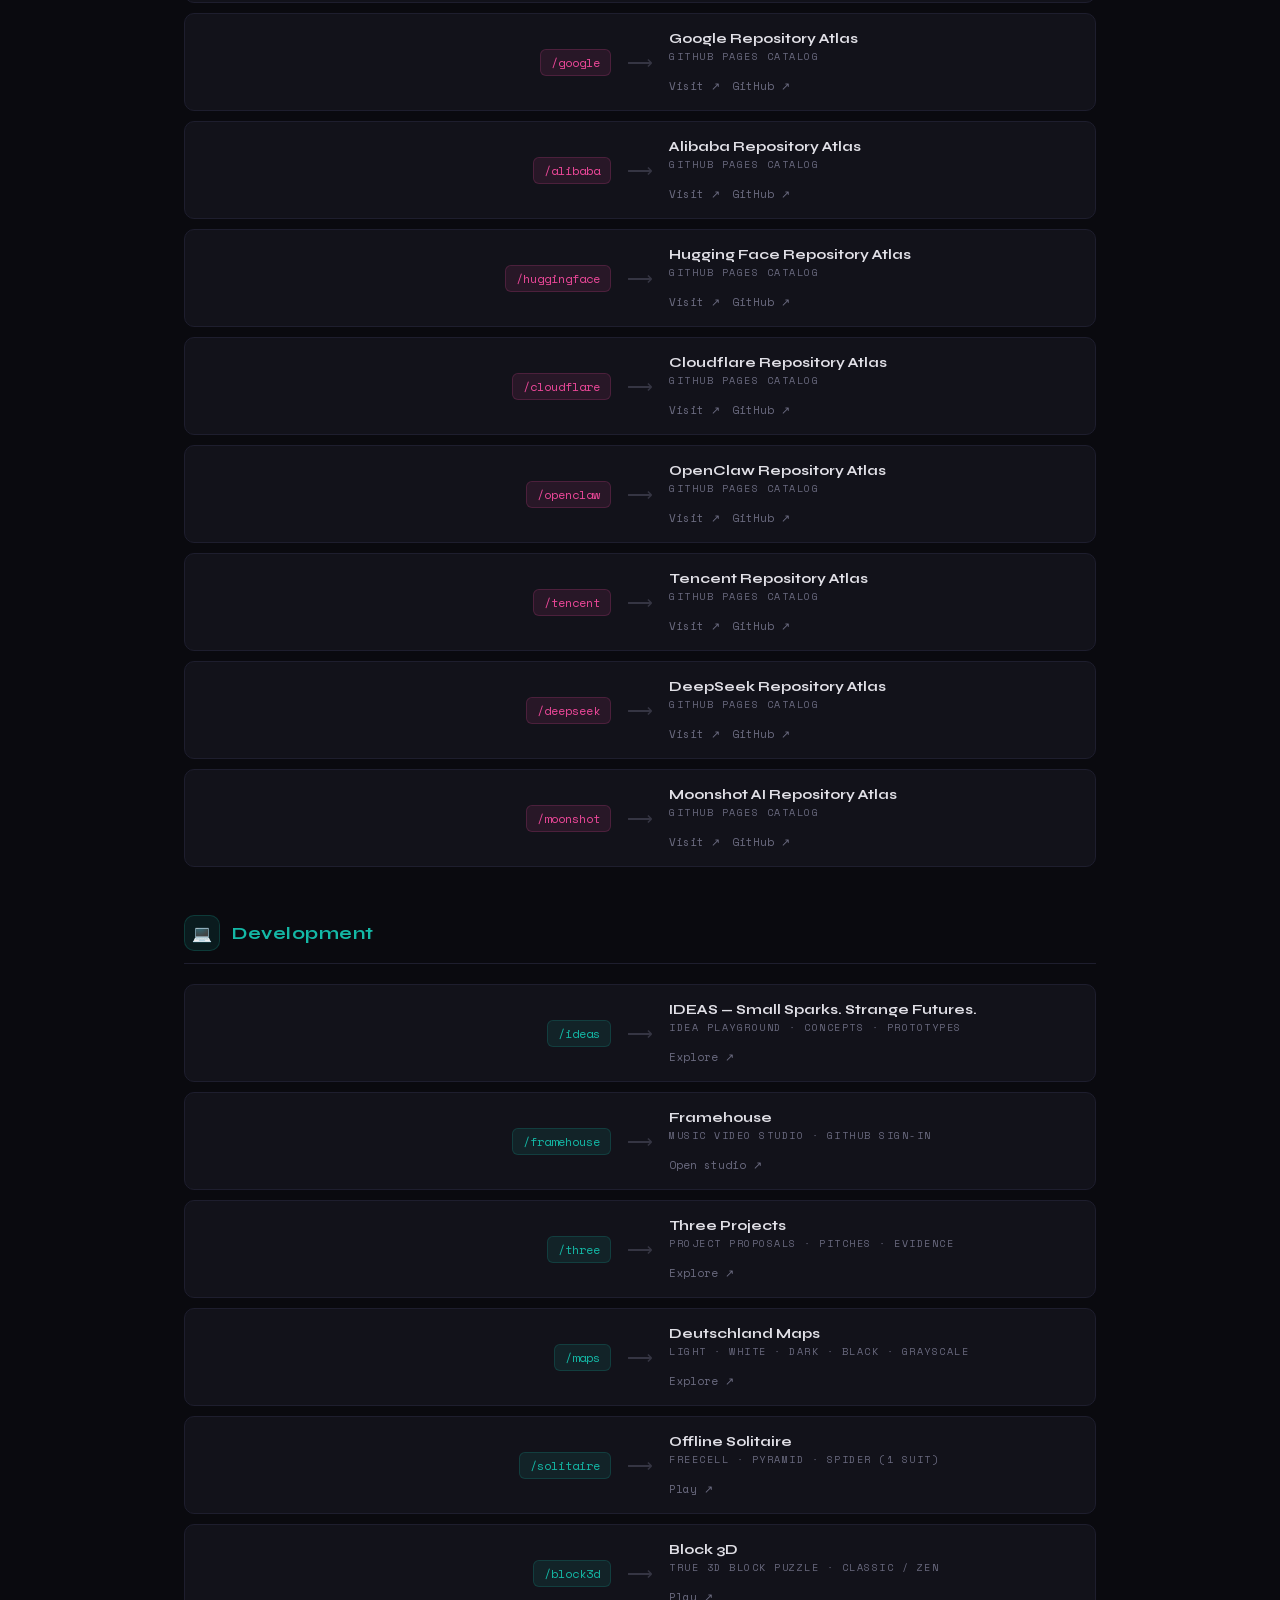
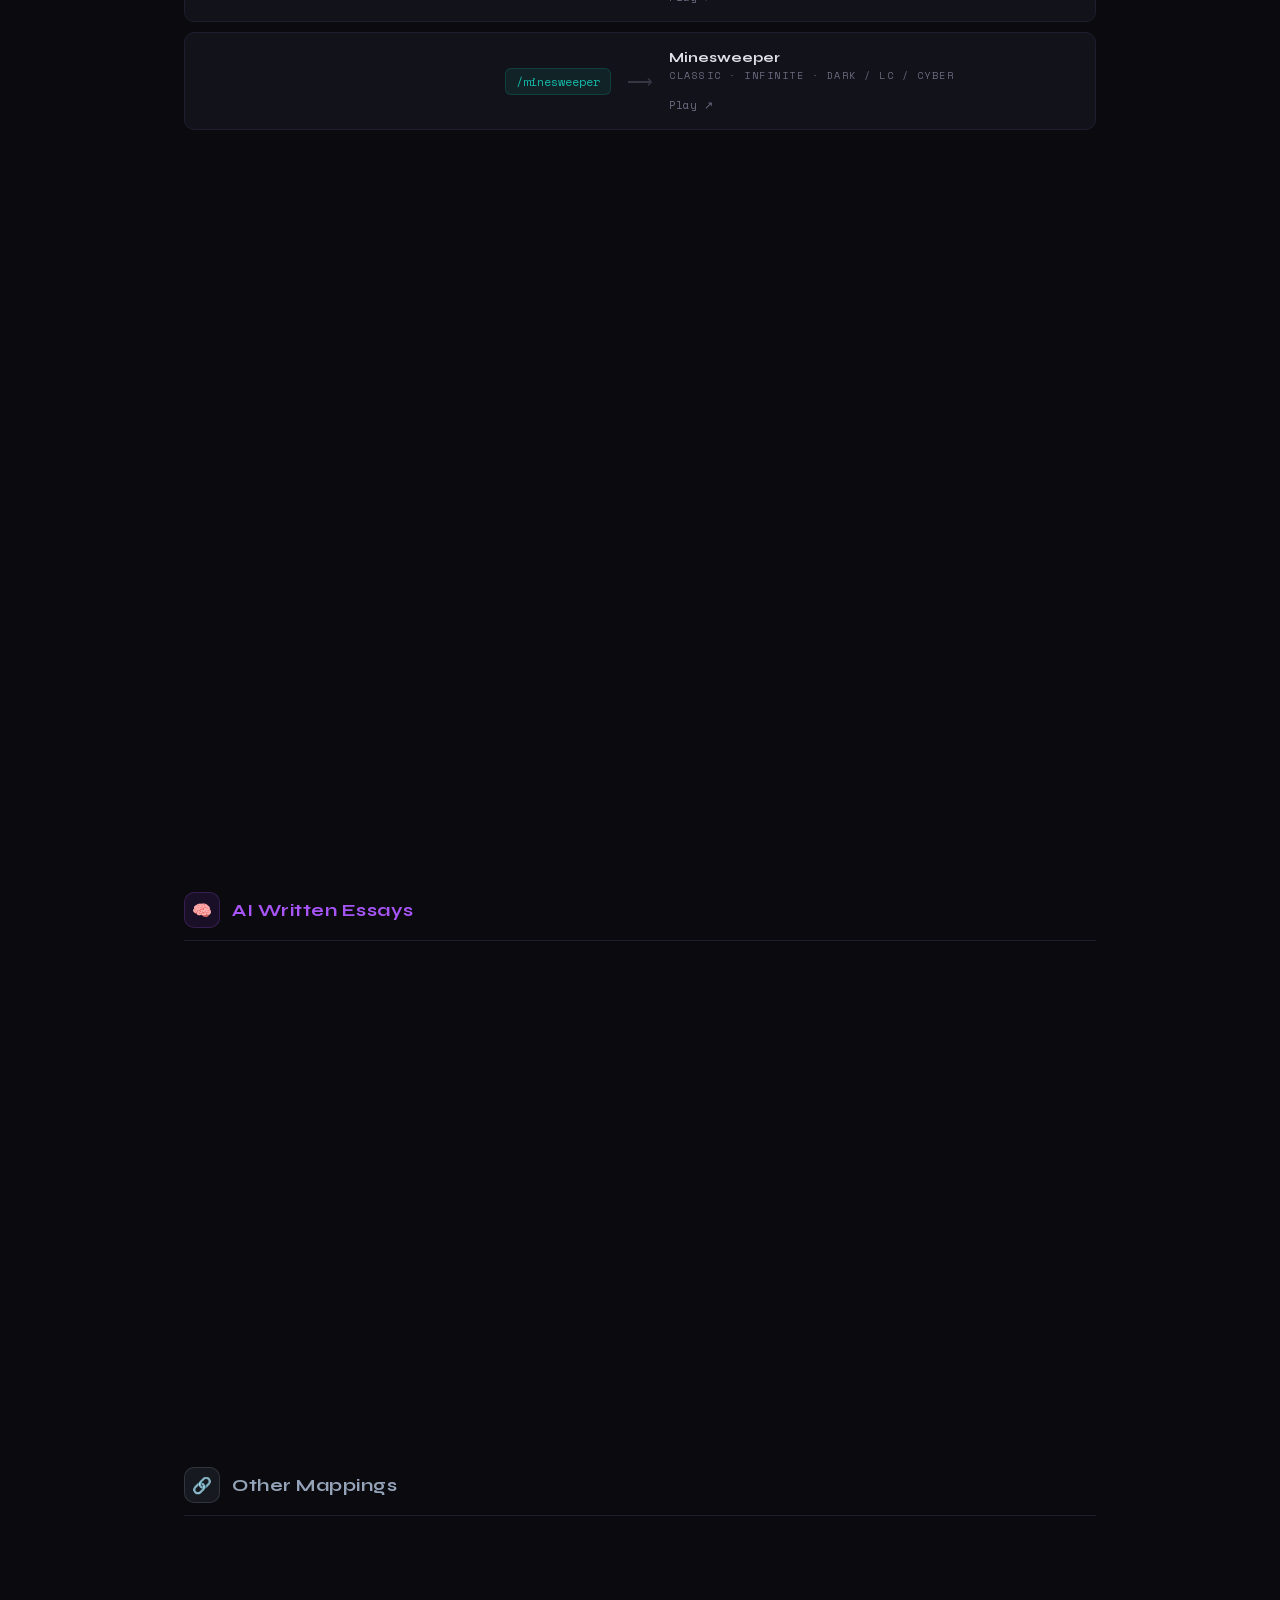
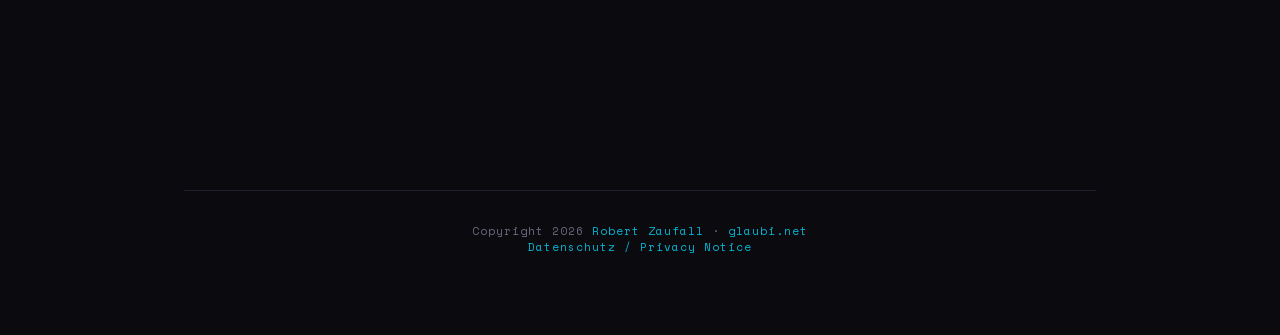
==== commit 112803fe: "[skip ci] List the GitHub-protected Framehouse music video studio" ====
--- a/index.html
+++ b/index.html
@@ -508,7 +508,7 @@
 
   <div class="stats">
     <div class="stat">
-      <div class="stat-num">39</div>
+      <div class="stat-num">40</div>
       <div class="stat-label">Routes</div>
     </div>
     <div class="stat">
@@ -516,7 +516,7 @@
       <div class="stat-label">Categories</div>
     </div>
     <div class="stat">
-      <div class="stat-num">18</div>
+      <div class="stat-num">19</div>
       <div class="stat-label">GitHub Projects</div>
     </div>
   </div>
@@ -831,6 +831,21 @@
           <div class="dest-type">Idea Playground · Concepts · Prototypes</div>
           <div class="visit-links always-visible">
             <a href="https://glaubi.net/ideas/" target="_blank" class="visit-btn">Explore ↗</a>
+          </div>
+        </div>
+      </div>
+
+      <div class="route-card dev"
+         data-tip="Private music video studio: references, storyboard, LTX clips and final edits; approved GitHub accounts only">
+        <div class="route-paths">
+          <a href="https://glaubi.net/framehouse/" target="_blank" class="path-tag dev">/framehouse</a>
+        </div>
+        <div class="route-arrow">⟶</div>
+        <div class="route-dest">
+          <div class="dest-name">Framehouse</div>
+          <div class="dest-type">Music Video Studio · GitHub Sign-in</div>
+          <div class="visit-links always-visible">
+            <a href="https://glaubi.net/framehouse/" target="_blank" class="visit-btn">Open studio ↗</a>
           </div>
         </div>
       </div>
